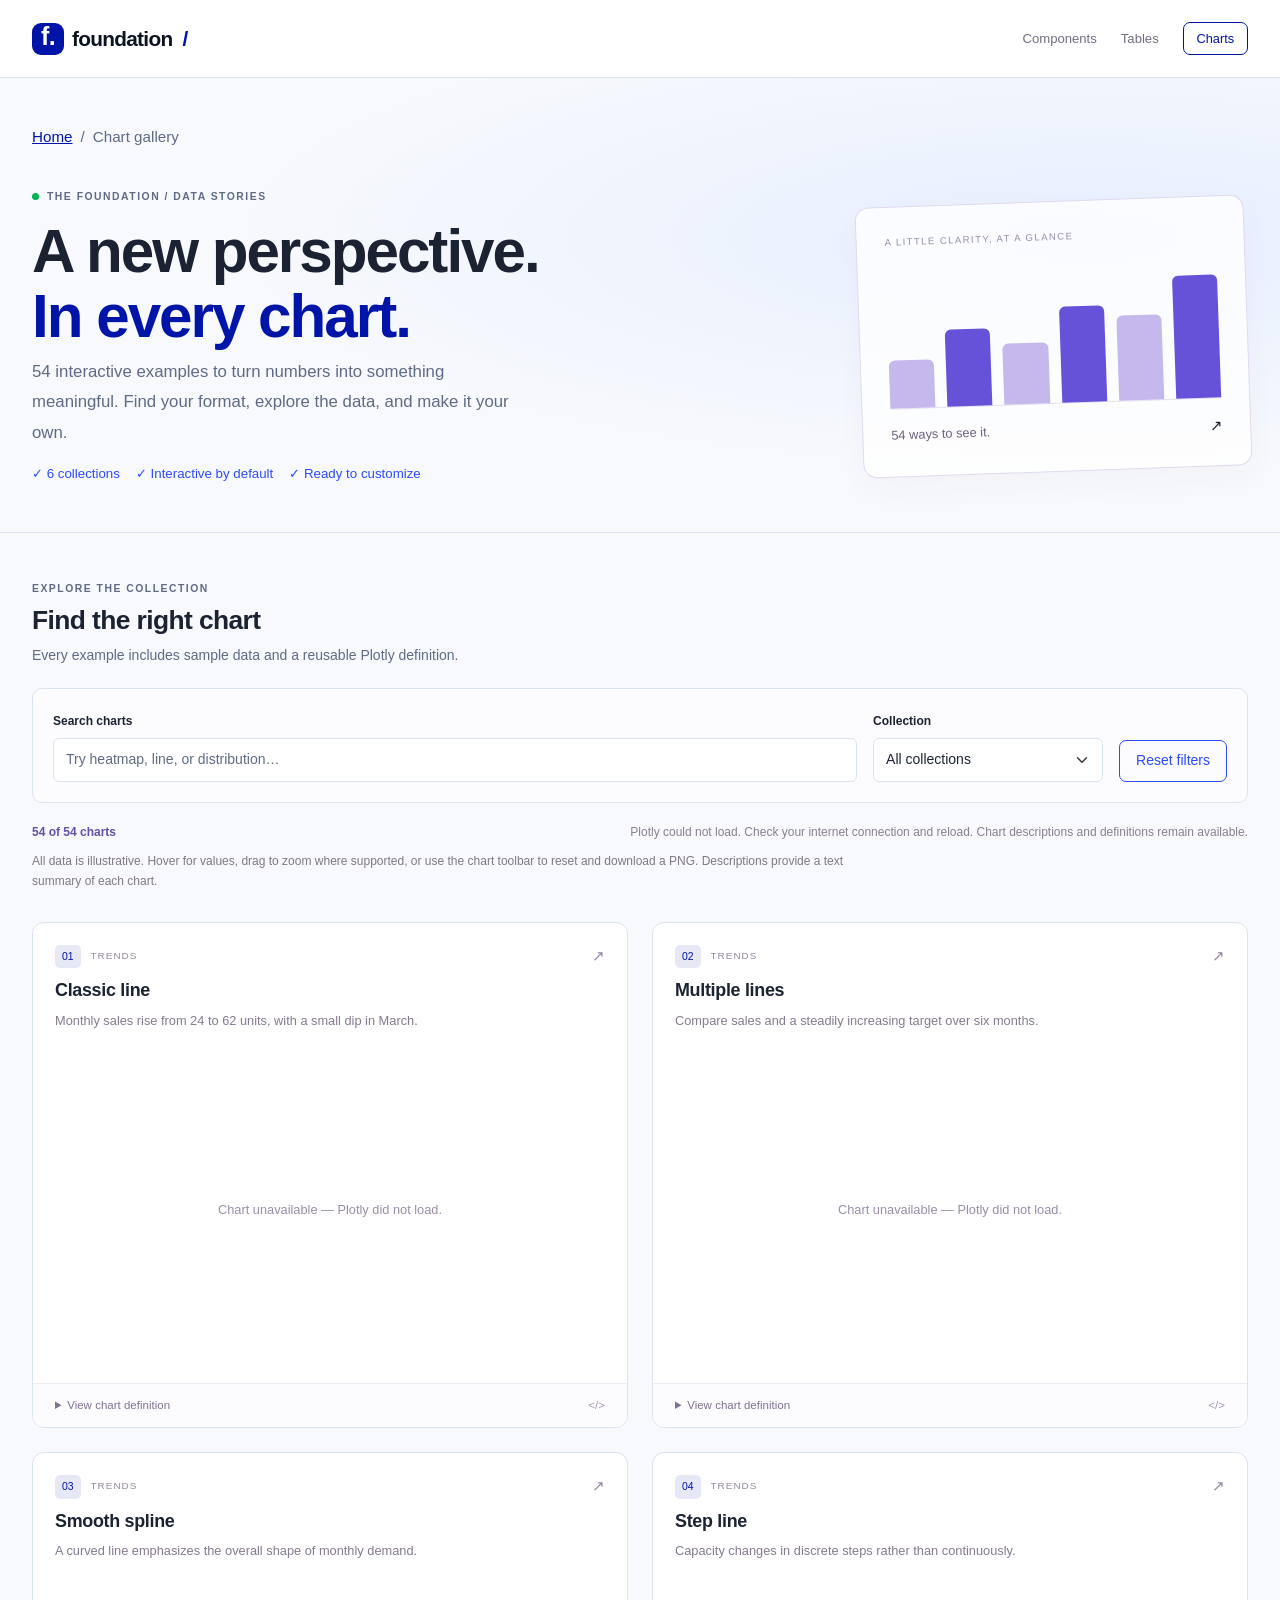
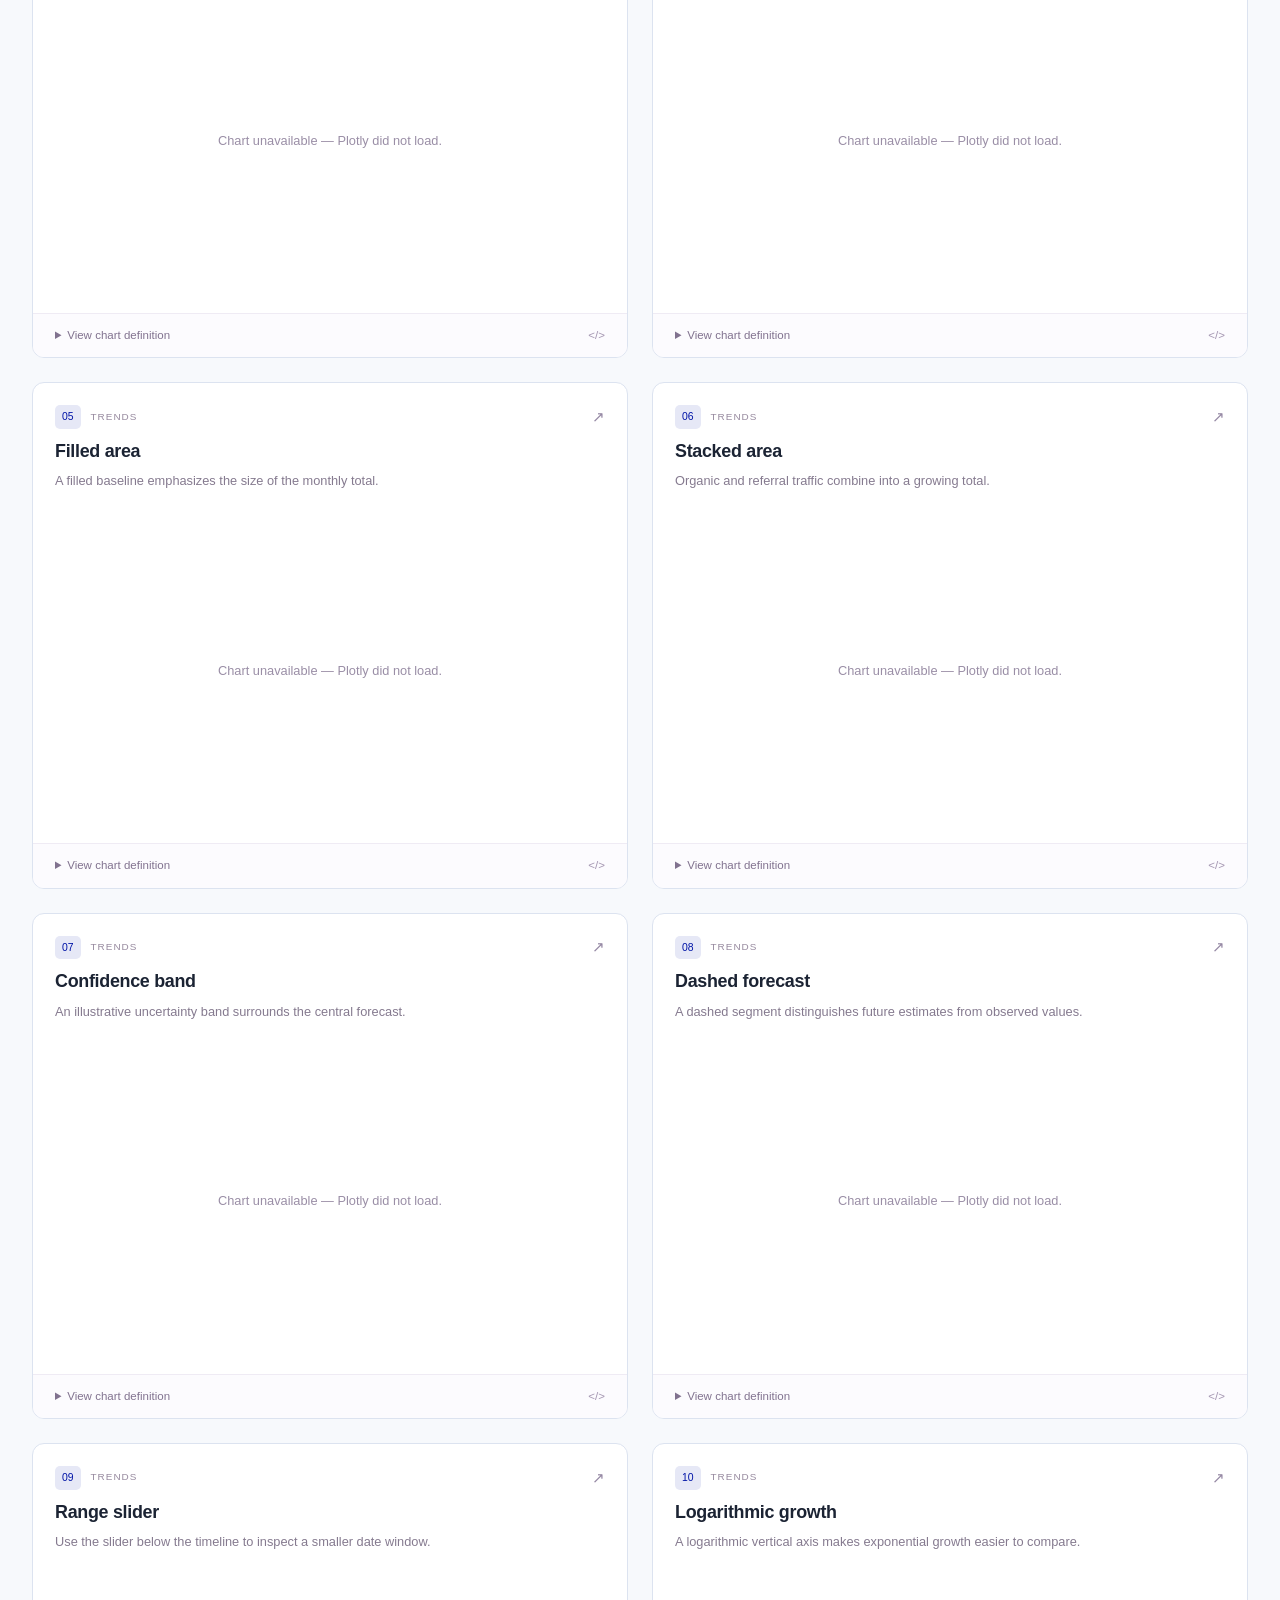
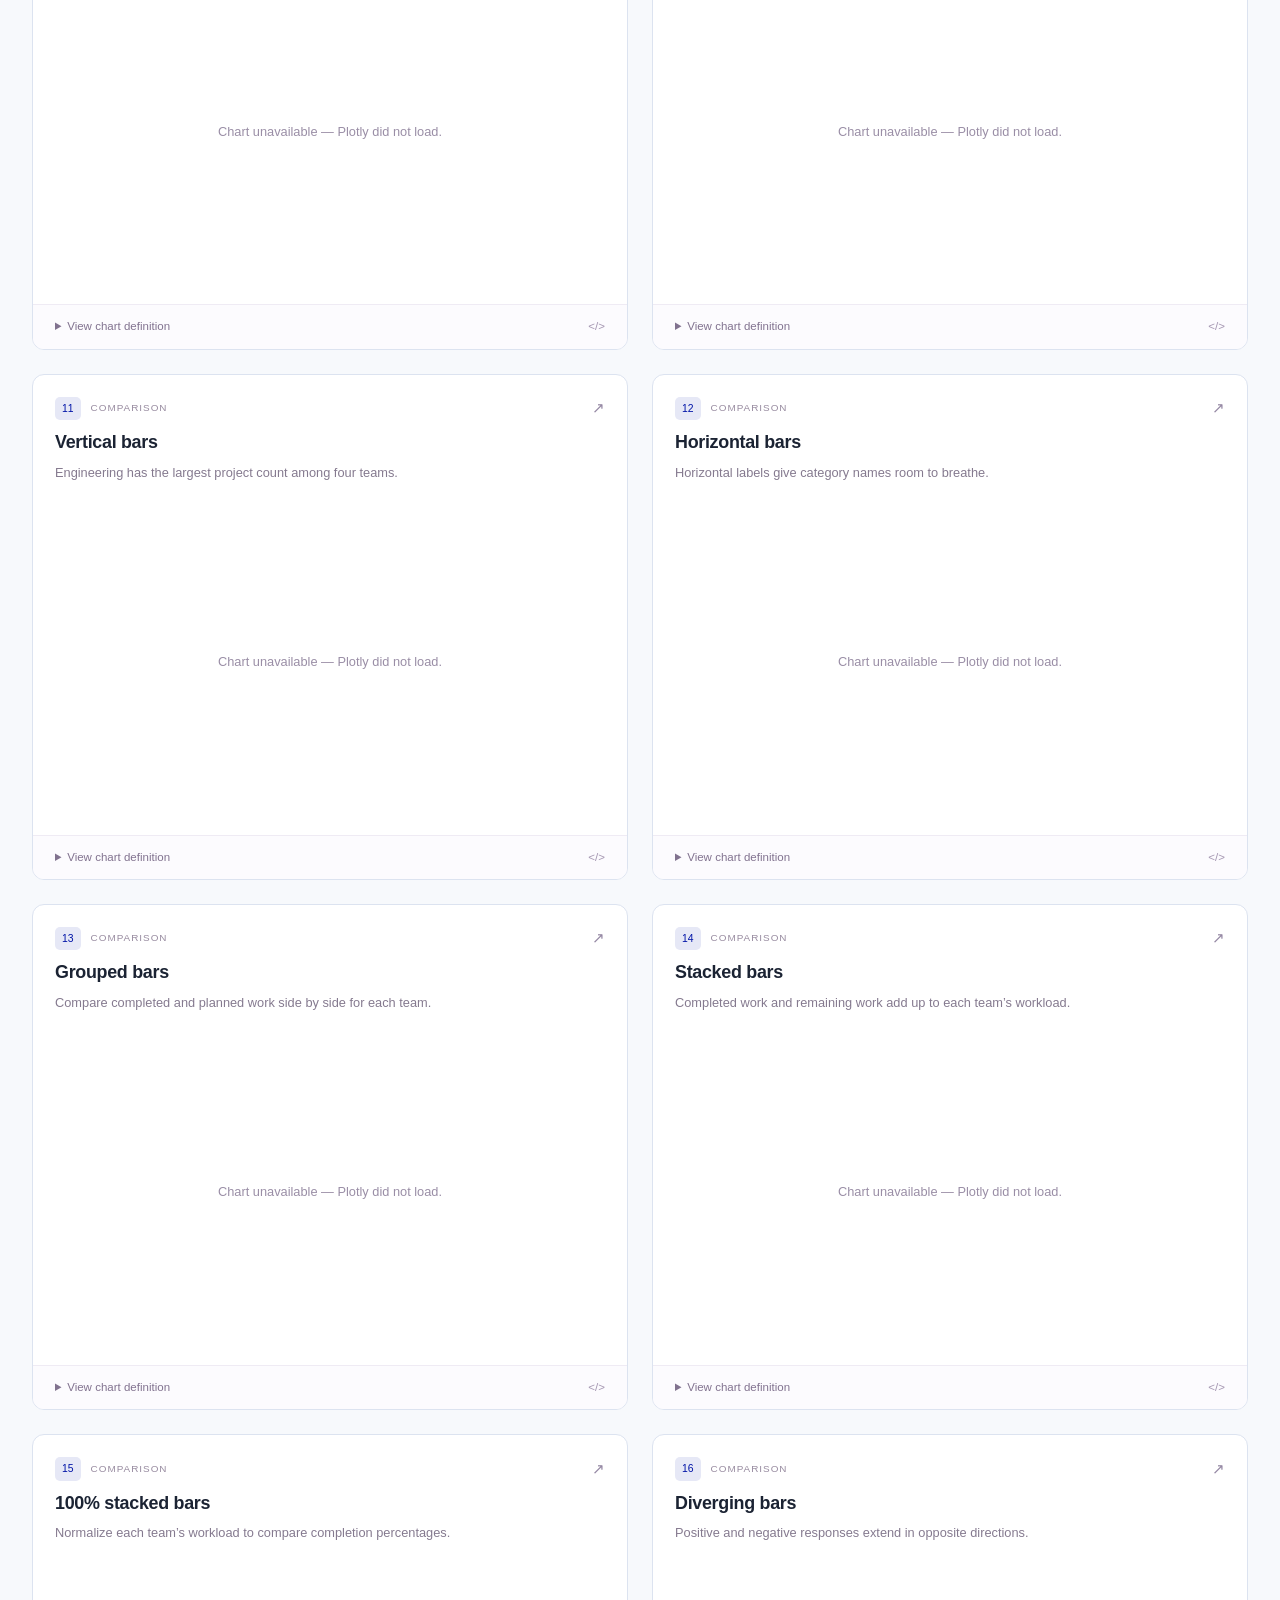
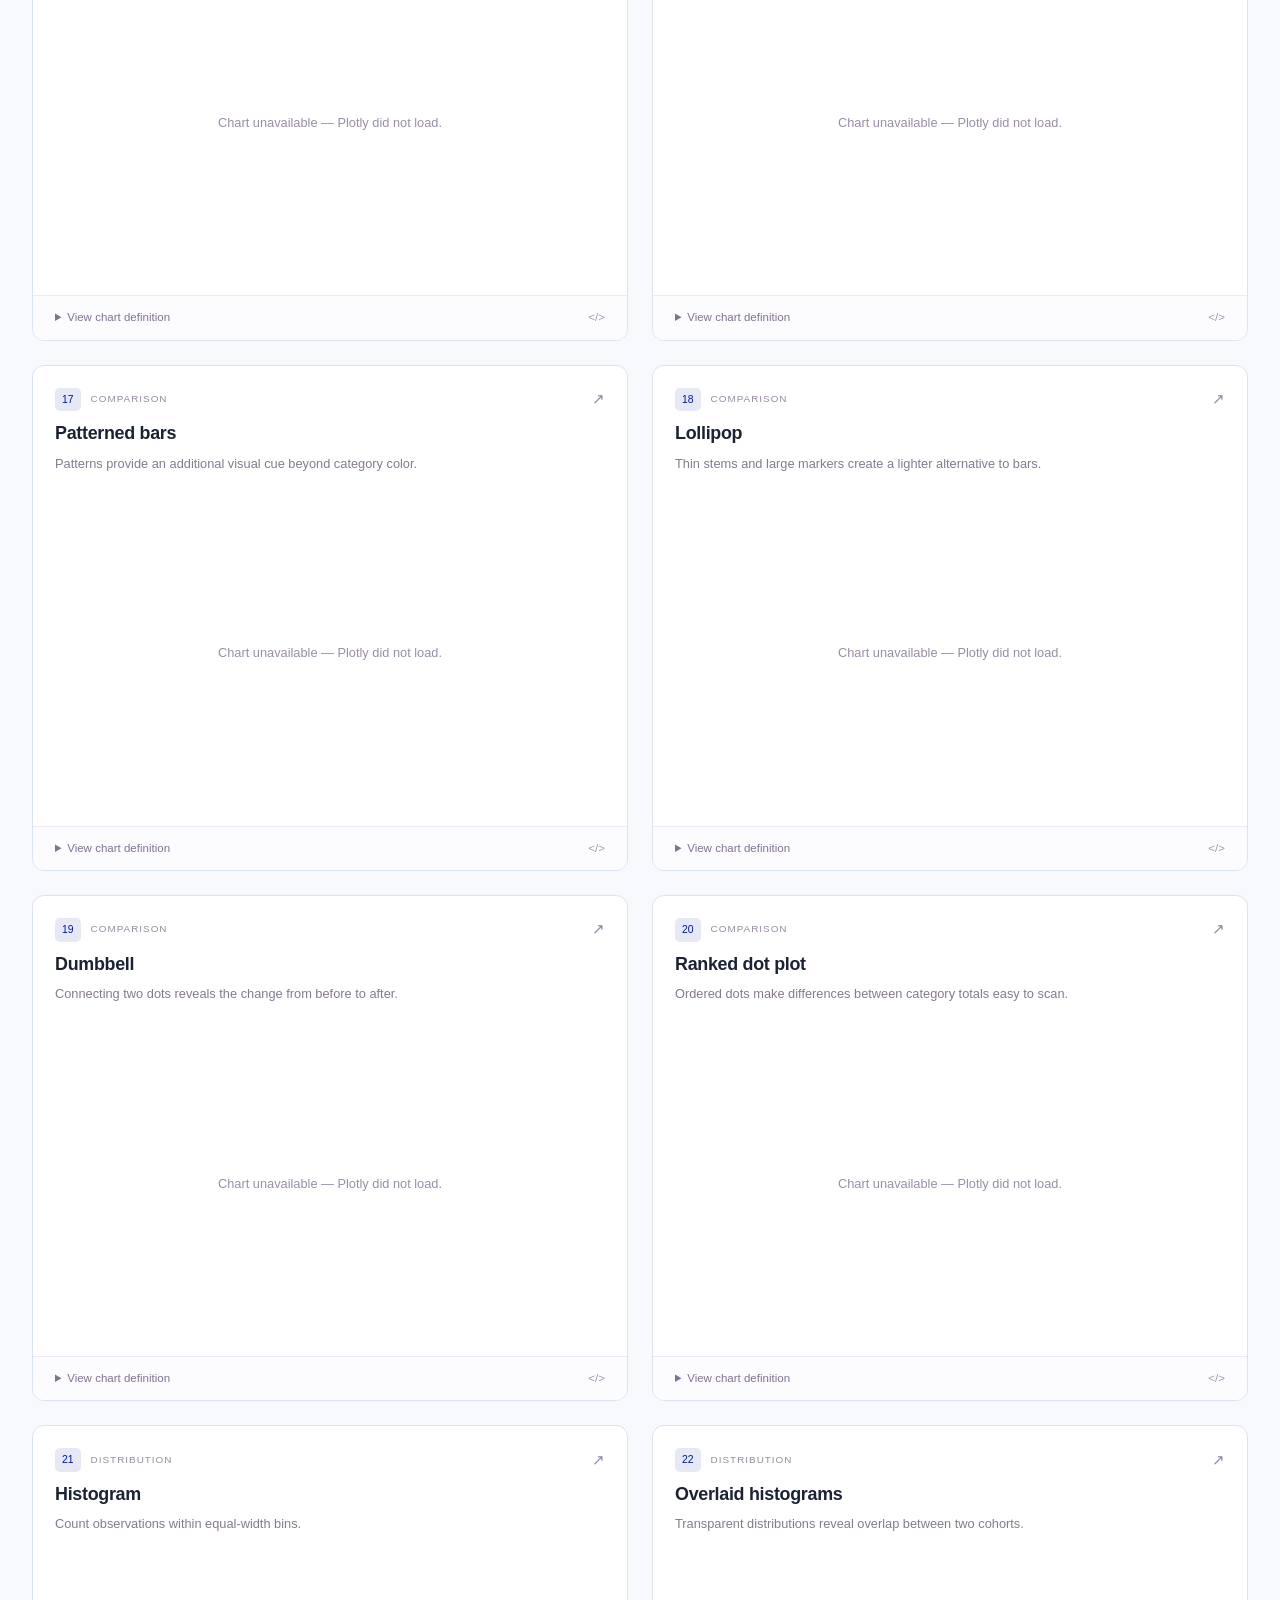
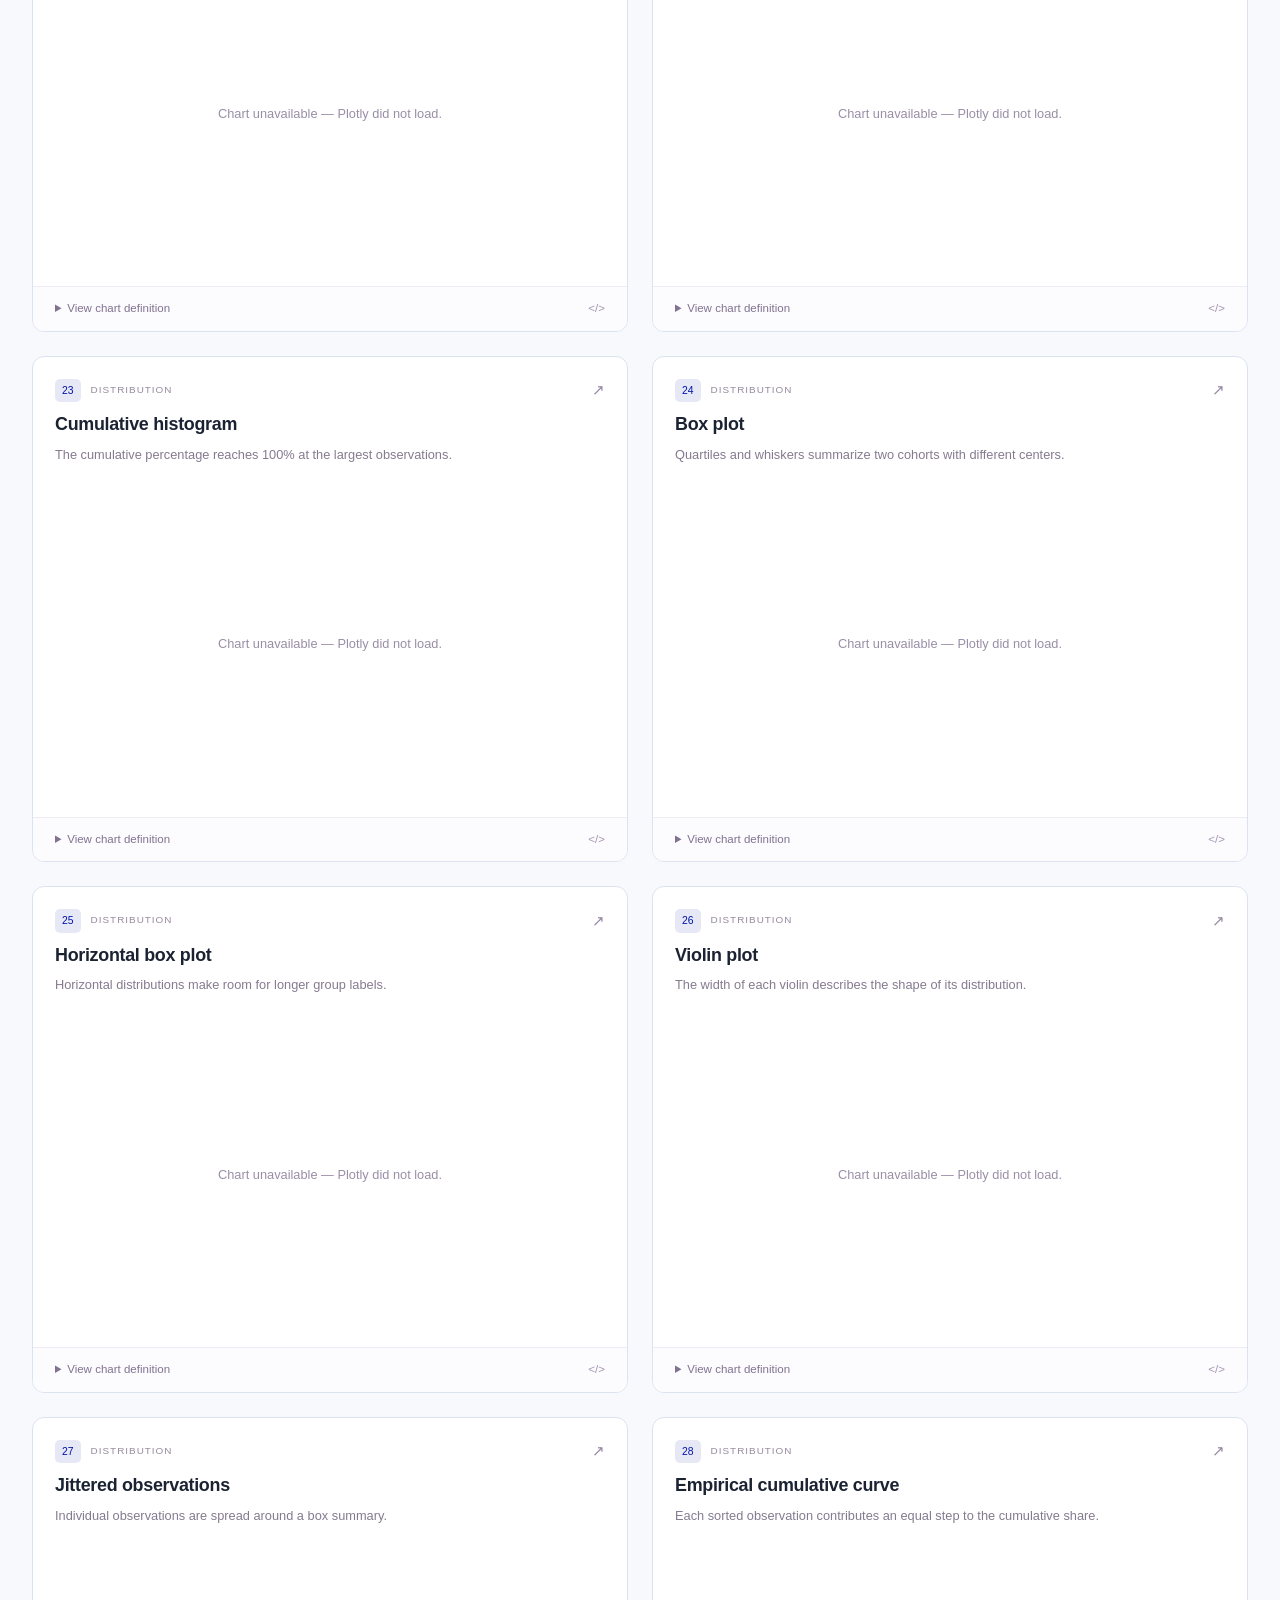
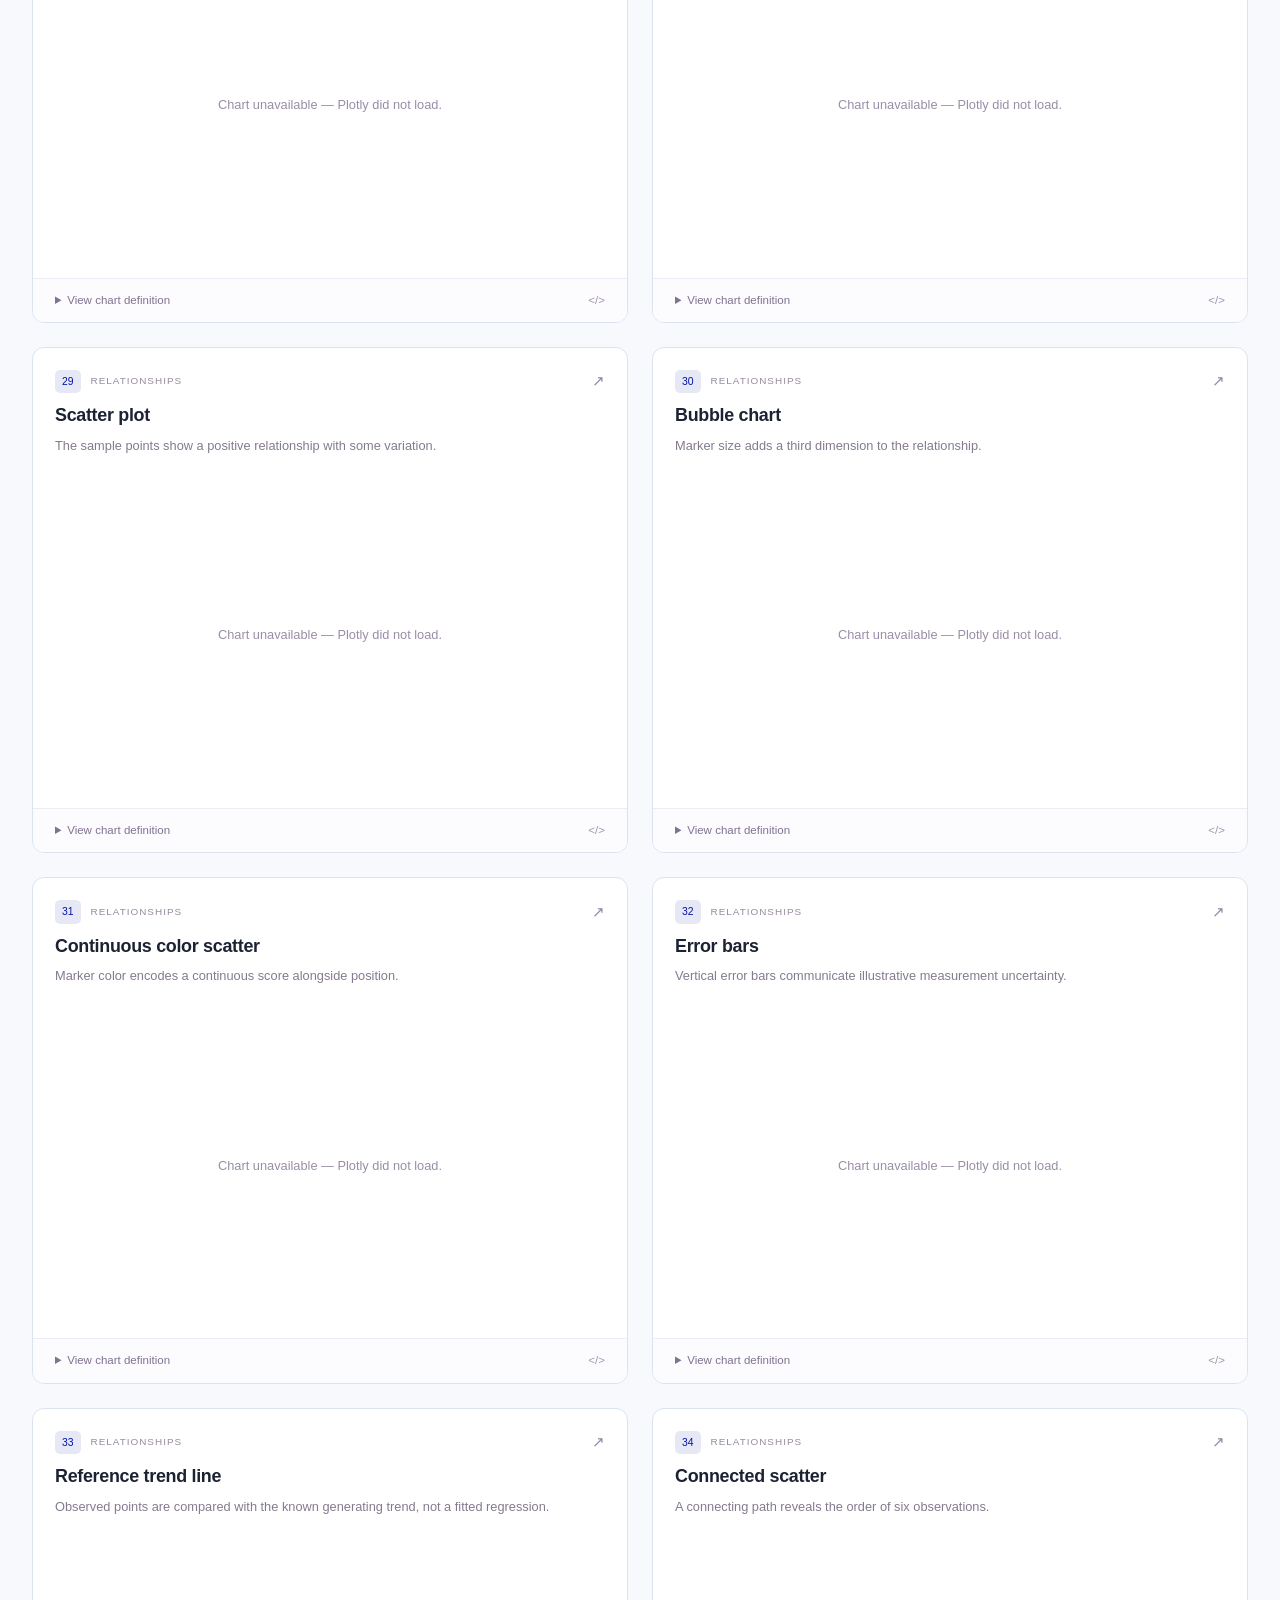
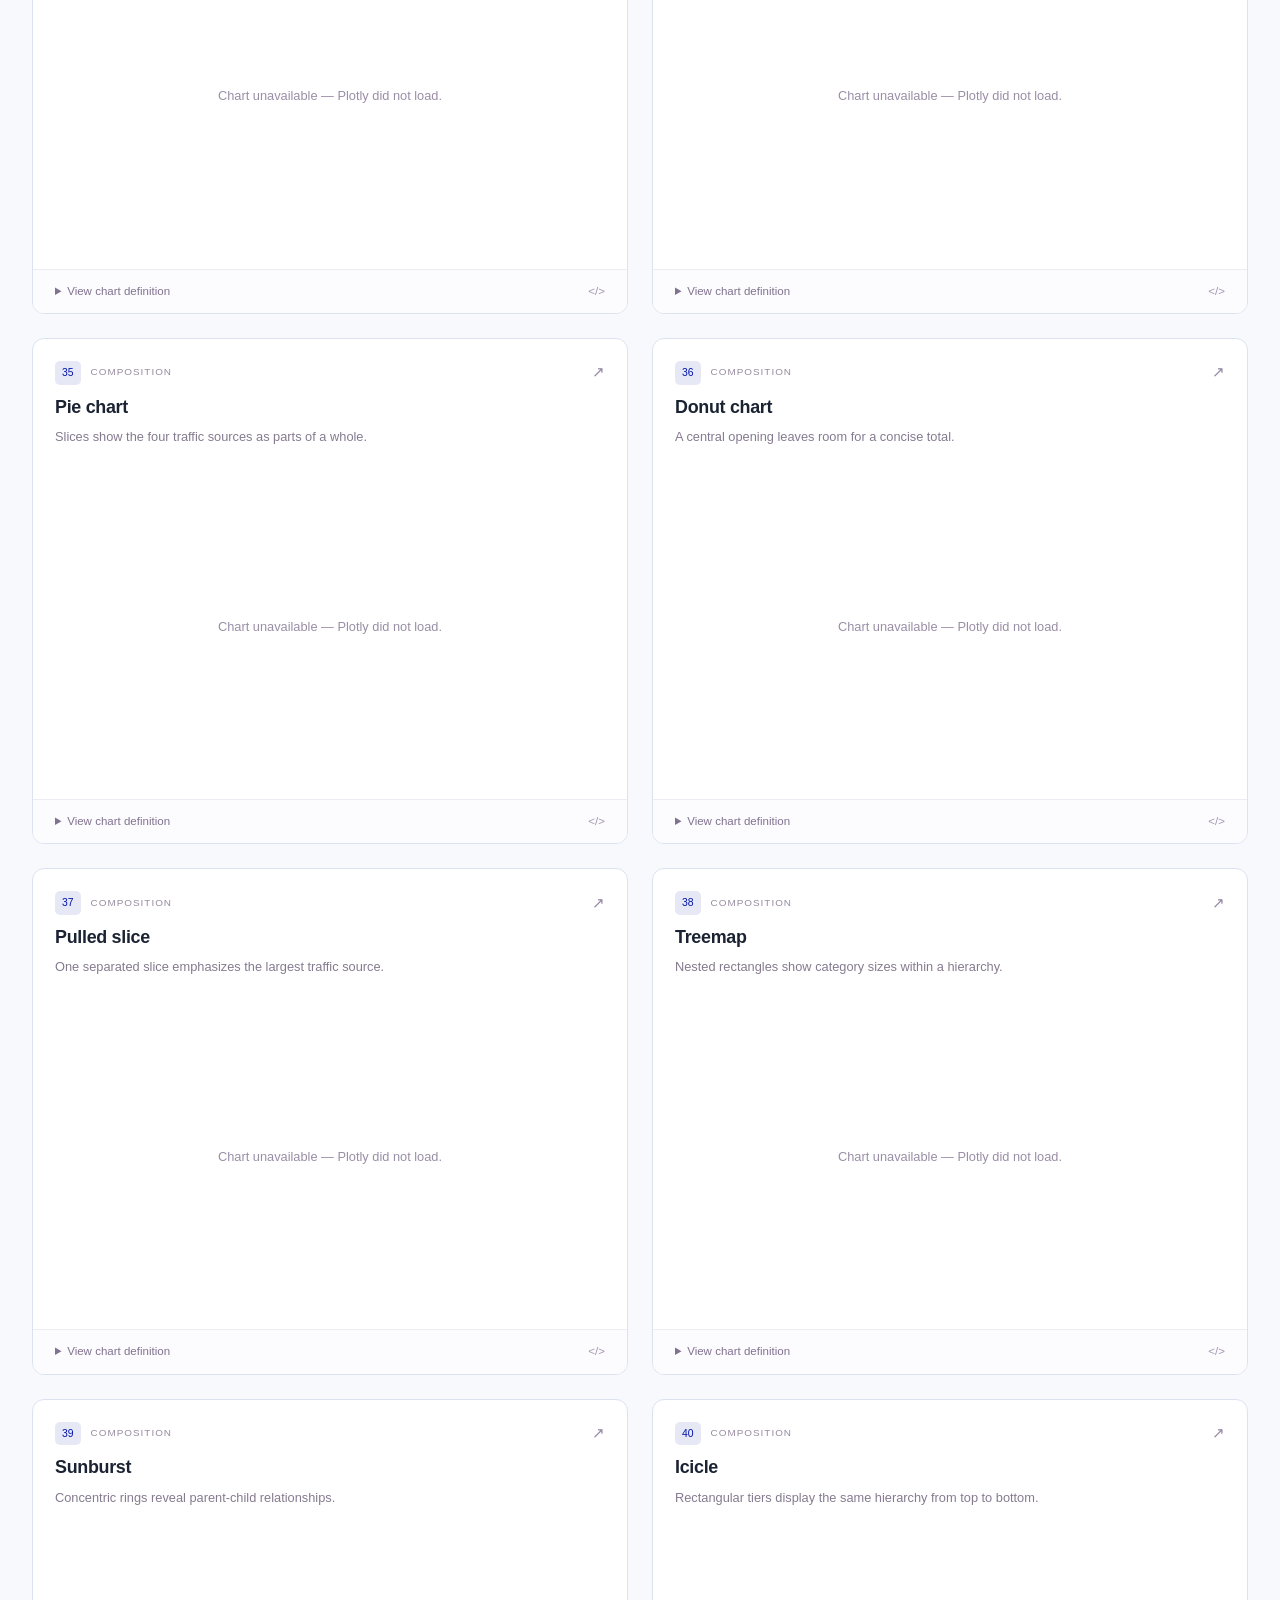
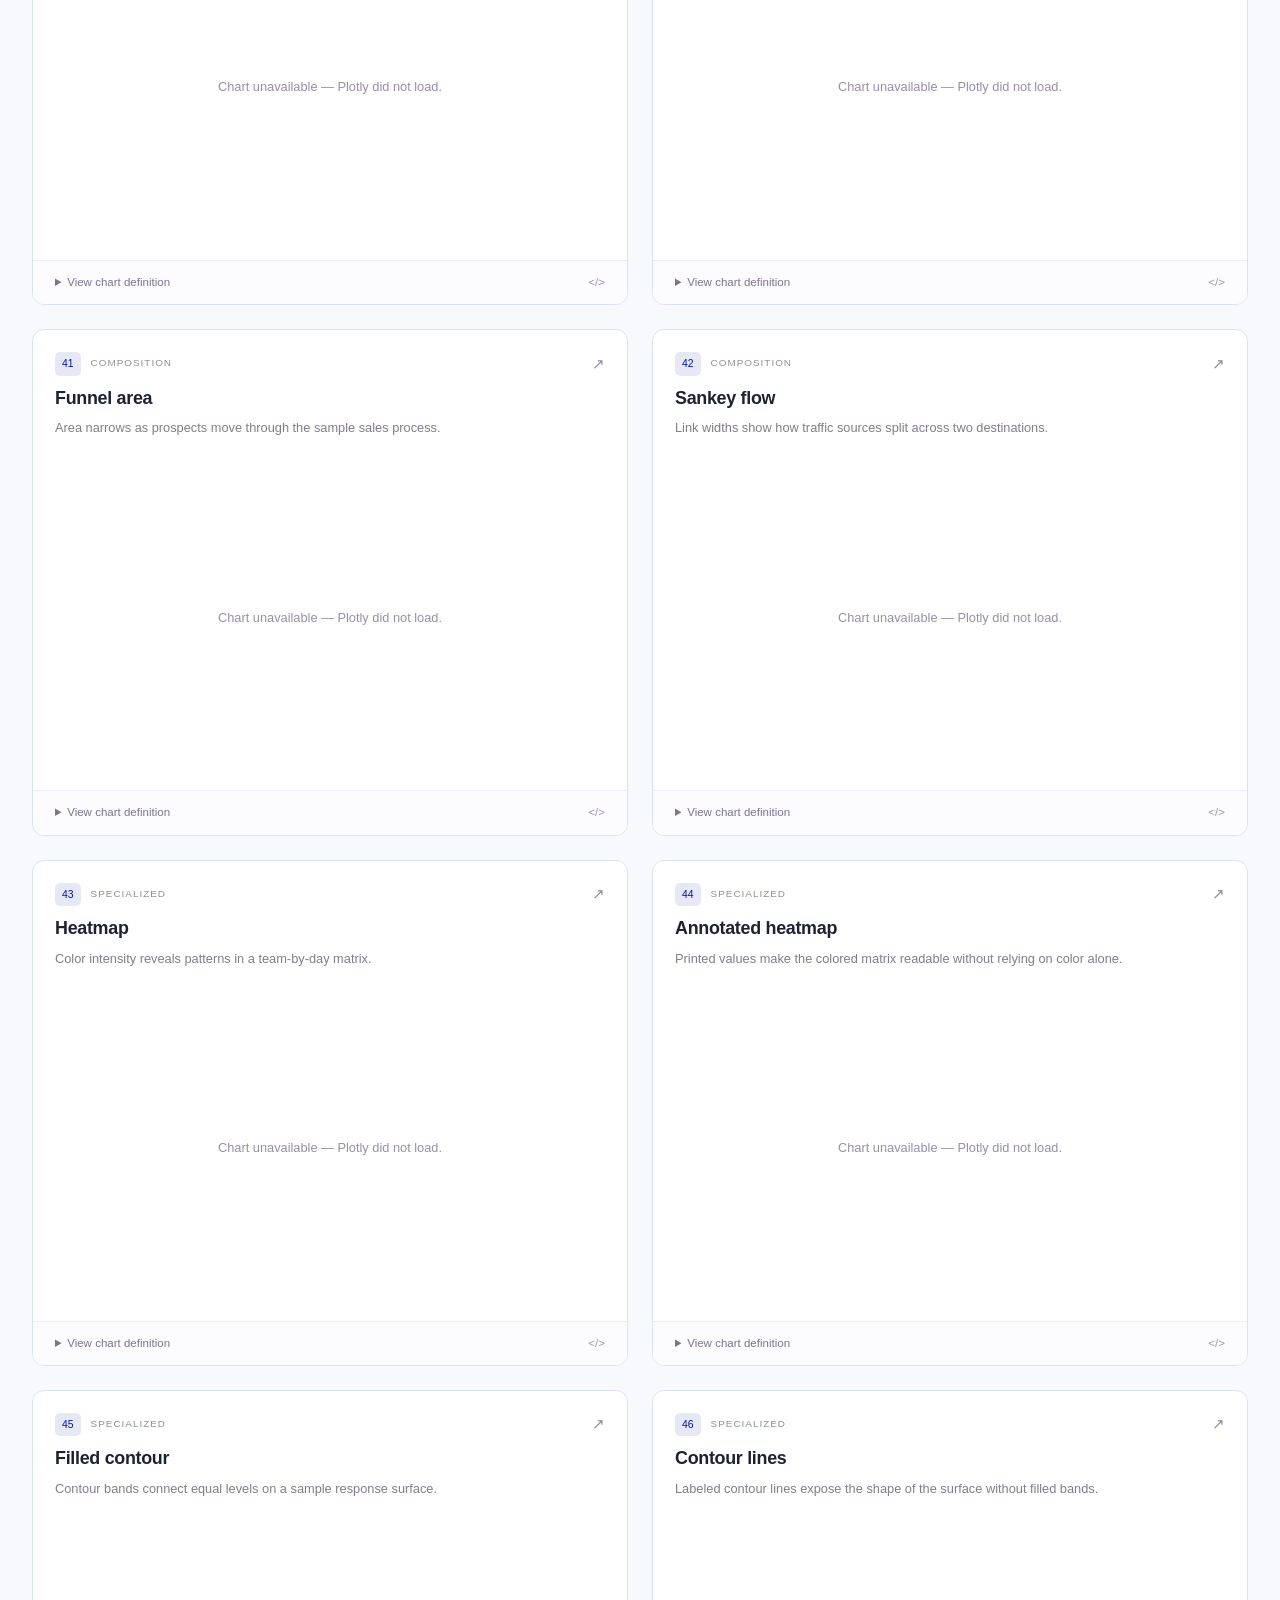
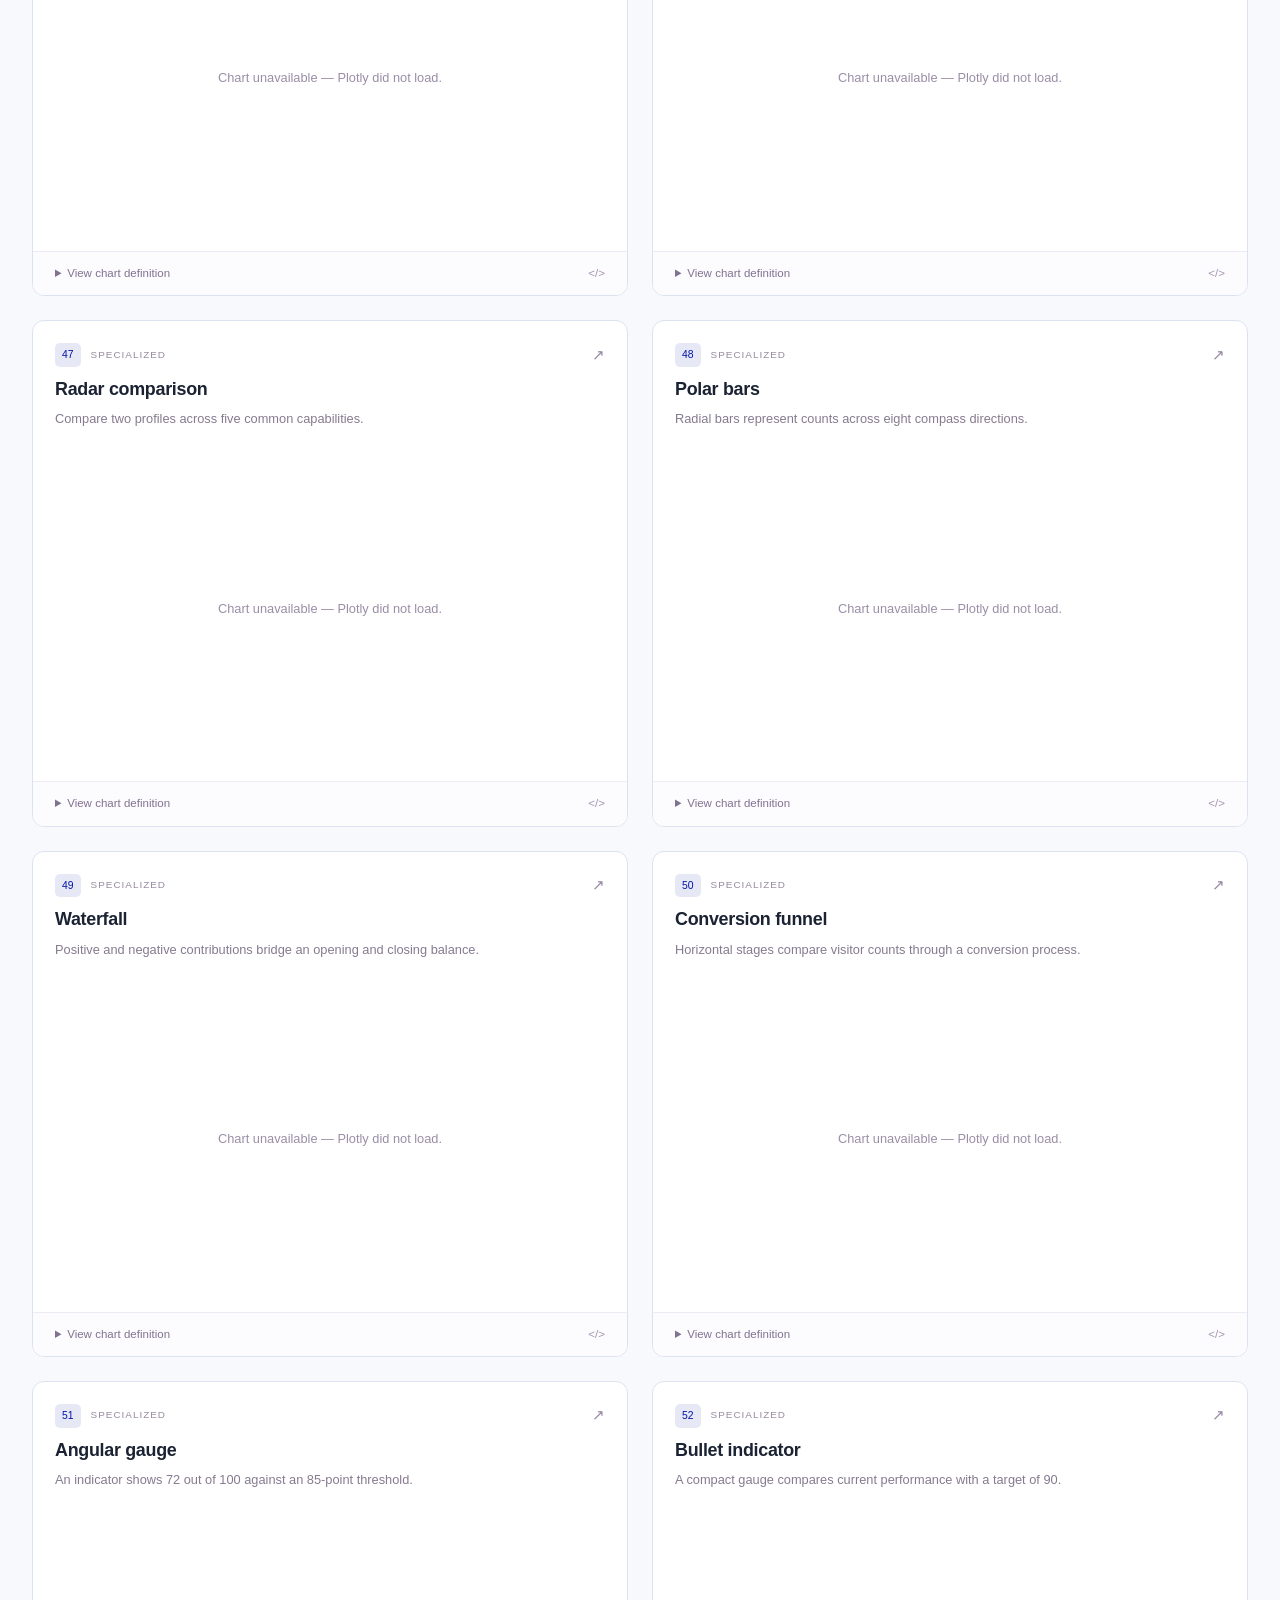
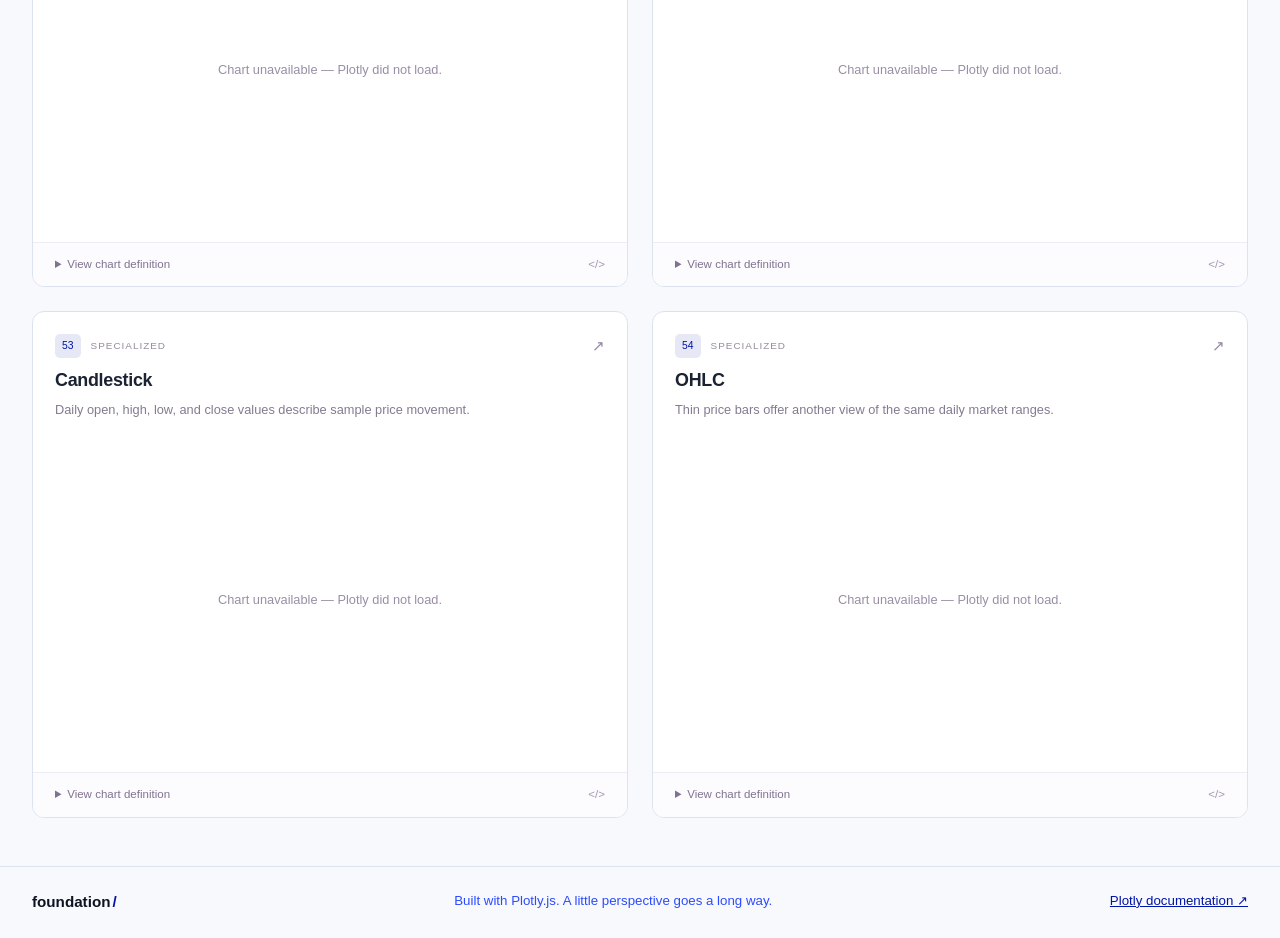
==== charts.html @ 03d6f3c3 "Estilos y graficos" ====
<!doctype html>
<html lang="en">
  <head>
    <meta charset="utf-8" />
    <meta name="viewport" content="width=device-width, initial-scale=1" />
    <meta
      name="description"
      content="Explore 54 interactive Plotly.js chart examples, from lines and bars to heatmaps, Sankey flows, financial charts, and gauges."
    />
    <title>Chart gallery — Foundation</title>
    <link
      href="https://cdn.jsdelivr.net/npm/bootstrap@5.3.8/dist/css/bootstrap.min.css"
      rel="stylesheet"
      integrity="sha384-sRIl4kxILFvY47J16cr9ZwB07vP4J8+LH7qKQnuqkuIAvNWLzeN8tE5YBujZqJLB"
      crossorigin="anonymous"
    />
    <link href="assets/css/styles.css" rel="stylesheet" />
    <link href="assets/css/charts.css" rel="stylesheet" />
    <script
      src="https://cdn.plot.ly/plotly-4.1.1.min.js"
      charset="utf-8"
      defer
    ></script>
    <script src="assets/js/charts-data.js" defer></script>
    <script src="assets/js/charts.js" defer></script>
    <!-- Palette overrides must load after all other stylesheets. -->
    <link href="assets/css/tanner.css" rel="stylesheet" />
  </head>
  <body>
    <a class="visually-hidden-focusable skip-link" href="#main"
      >Skip to content</a
    >
    <nav
      class="navbar sticky-top bg-white border-bottom"
      aria-label="Main navigation"
    >
      <div class="container-xxl">
        <a
          class="navbar-brand fw-bold d-flex align-items-center gap-2"
          href="index.html"
          ><span class="brand-mark">f.</span> foundation<span class="brand-dot"
            >/</span
          ></a
        >
        <div class="chart-nav">
          <a href="index.html#components">Components</a
          ><a href="tables.html">Tables</a
          ><a
            class="btn btn-sm btn-outline-primary"
            href="charts.html"
            aria-current="page"
            >Charts</a
          >
        </div>
      </div>
    </nav>
    <header class="chart-hero border-bottom">
      <div class="container-xxl py-5">
        <nav aria-label="Breadcrumb">
          <ol class="breadcrumb small">
            <li class="breadcrumb-item"><a href="index.html">Home</a></li>
            <li class="breadcrumb-item active" aria-current="page">
              Chart gallery
            </li>
          </ol>
        </nav>
        <div class="row g-4 align-items-center mt-2">
          <div class="col-lg-8">
            <div class="eyebrow mb-3">
              <span class="status-dot"></span> THE FOUNDATION / DATA STORIES
            </div>
            <h1>
              A new perspective.<br /><span class="text-primary"
                >In every chart.</span
              >
            </h1>
            <p class="hero-description">
              54 interactive examples to turn numbers into something meaningful.
              Find your format, explore the data, and make it your own.
            </p>
            <div class="d-flex flex-wrap gap-3 small text-secondary">
              <span>✓ 6 collections</span><span>✓ Interactive by default</span
              ><span>✓ Ready to customize</span>
            </div>
          </div>
          <div class="col-lg-4">
            <div class="chart-hero-art" aria-hidden="true">
              <div class="art-label">A LITTLE CLARITY, AT A GLANCE</div>
              <div class="mini-bars">
                <i style="--bar: 36%"></i><i style="--bar: 58%"></i
                ><i style="--bar: 46%"></i><i style="--bar: 72%"></i
                ><i style="--bar: 64%"></i><i style="--bar: 92%"></i>
              </div>
              <div class="d-flex justify-content-between mt-3">
                <strong>54 ways to see it.</strong><span>↗</span>
              </div>
            </div>
          </div>
        </div>
      </div>
    </header>
    <main id="main" class="container-xxl py-5">
      <div class="section-heading">
        <div>
          <div class="eyebrow">EXPLORE THE COLLECTION</div>
          <h2>Find the right chart</h2>
          <p>
            Every example includes sample data and a reusable Plotly definition.
          </p>
        </div>
      </div>
      <noscript
        ><div class="alert alert-warning">
          Enable JavaScript to render the interactive charts and use the
          filters. Chart titles and descriptions are available below.
        </div></noscript
      >
      <form class="chart-filters" role="search" onsubmit="return false;">
        <div class="search-field">
          <label for="chartSearch" class="form-label">Search charts</label
          ><input
            type="search"
            id="chartSearch"
            class="form-control"
            placeholder="Try heatmap, line, or distribution…"
          />
        </div>
        <div>
          <label for="chartCategory" class="form-label">Collection</label
          ><select id="chartCategory" class="form-select">
            <option value="all">All collections</option>
            <option value="Trends">Trends</option>
            <option value="Comparison">Comparison</option>
            <option value="Distribution">Distribution</option>
            <option value="Relationships">Relationships</option>
            <option value="Composition">Composition</option>
            <option value="Specialized">Specialized</option>
          </select>
        </div>
        <button
          id="resetFilters"
          type="button"
          class="btn btn-outline-secondary"
        >
          Reset filters
        </button>
      </form>
      <div class="chart-status-row">
        <span id="resultCount" role="status">54 of 54 charts</span
        ><span id="libraryStatus">Loading Plotly…</span>
      </div>
      <p class="chart-help">
        All data is illustrative. Hover for values, drag to zoom where
        supported, or use the chart toolbar to reset and download a PNG.
        Descriptions provide a text summary of each chart.
      </p>
      <div id="emptyState" class="empty-state" hidden>
        <h2 class="h5">No matching charts</h2>
        <p class="mb-0">
          Try another search or reset the filters to see the full collection.
        </p>
      </div>
      <div class="chart-grid">
        <article
          class="chart-card"
          id="chart-01"
          aria-labelledby="chart-01-title"
        >
          <div class="chart-card-heading">
            <span class="chart-number">01</span
            ><span class="chart-category">Trends</span
            ><a
              class="chart-permalink"
              href="#chart-01"
              aria-label="Link to Classic line"
              >↗</a
            >
          </div>
          <h2 id="chart-01-title">Classic line</h2>
          <p id="chart-01-summary" class="chart-description">
            Monthly sales rise from 24 to 62 units, with a small dip in March.
          </p>
          <div class="chart-stage">
            <p class="chart-loading" role="status">
              Chart loads when you scroll into view.
            </p>
            <div
              class="chart-plot"
              id="chart-01-plot"
              role="region"
              aria-label="Classic line interactive chart"
              aria-describedby="chart-01-summary"
              aria-busy="true"
            ></div>
          </div>
          <details class="chart-source">
            <summary>
              View chart definition <span aria-hidden="true">&lt;/&gt;</span>
            </summary>
            <p>
              Pass these data, layout, and config objects to
              <code>Plotly.newPlot()</code>.
            </p>
            <pre tabindex="0" aria-label="Classic line Plotly definition"></pre>
          </details>
        </article>
        <article
          class="chart-card"
          id="chart-02"
          aria-labelledby="chart-02-title"
        >
          <div class="chart-card-heading">
            <span class="chart-number">02</span
            ><span class="chart-category">Trends</span
            ><a
              class="chart-permalink"
              href="#chart-02"
              aria-label="Link to Multiple lines"
              >↗</a
            >
          </div>
          <h2 id="chart-02-title">Multiple lines</h2>
          <p id="chart-02-summary" class="chart-description">
            Compare sales and a steadily increasing target over six months.
          </p>
          <div class="chart-stage">
            <p class="chart-loading" role="status">
              Chart loads when you scroll into view.
            </p>
            <div
              class="chart-plot"
              id="chart-02-plot"
              role="region"
              aria-label="Multiple lines interactive chart"
              aria-describedby="chart-02-summary"
              aria-busy="true"
            ></div>
          </div>
          <details class="chart-source">
            <summary>
              View chart definition <span aria-hidden="true">&lt;/&gt;</span>
            </summary>
            <p>
              Pass these data, layout, and config objects to
              <code>Plotly.newPlot()</code>.
            </p>
            <pre
              tabindex="0"
              aria-label="Multiple lines Plotly definition"
            ></pre>
          </details>
        </article>
        <article
          class="chart-card"
          id="chart-03"
          aria-labelledby="chart-03-title"
        >
          <div class="chart-card-heading">
            <span class="chart-number">03</span
            ><span class="chart-category">Trends</span
            ><a
              class="chart-permalink"
              href="#chart-03"
              aria-label="Link to Smooth spline"
              >↗</a
            >
          </div>
          <h2 id="chart-03-title">Smooth spline</h2>
          <p id="chart-03-summary" class="chart-description">
            A curved line emphasizes the overall shape of monthly demand.
          </p>
          <div class="chart-stage">
            <p class="chart-loading" role="status">
              Chart loads when you scroll into view.
            </p>
            <div
              class="chart-plot"
              id="chart-03-plot"
              role="region"
              aria-label="Smooth spline interactive chart"
              aria-describedby="chart-03-summary"
              aria-busy="true"
            ></div>
          </div>
          <details class="chart-source">
            <summary>
              View chart definition <span aria-hidden="true">&lt;/&gt;</span>
            </summary>
            <p>
              Pass these data, layout, and config objects to
              <code>Plotly.newPlot()</code>.
            </p>
            <pre
              tabindex="0"
              aria-label="Smooth spline Plotly definition"
            ></pre>
          </details>
        </article>
        <article
          class="chart-card"
          id="chart-04"
          aria-labelledby="chart-04-title"
        >
          <div class="chart-card-heading">
            <span class="chart-number">04</span
            ><span class="chart-category">Trends</span
            ><a
              class="chart-permalink"
              href="#chart-04"
              aria-label="Link to Step line"
              >↗</a
            >
          </div>
          <h2 id="chart-04-title">Step line</h2>
          <p id="chart-04-summary" class="chart-description">
            Capacity changes in discrete steps rather than continuously.
          </p>
          <div class="chart-stage">
            <p class="chart-loading" role="status">
              Chart loads when you scroll into view.
            </p>
            <div
              class="chart-plot"
              id="chart-04-plot"
              role="region"
              aria-label="Step line interactive chart"
              aria-describedby="chart-04-summary"
              aria-busy="true"
            ></div>
          </div>
          <details class="chart-source">
            <summary>
              View chart definition <span aria-hidden="true">&lt;/&gt;</span>
            </summary>
            <p>
              Pass these data, layout, and config objects to
              <code>Plotly.newPlot()</code>.
            </p>
            <pre tabindex="0" aria-label="Step line Plotly definition"></pre>
          </details>
        </article>
        <article
          class="chart-card"
          id="chart-05"
          aria-labelledby="chart-05-title"
        >
          <div class="chart-card-heading">
            <span class="chart-number">05</span
            ><span class="chart-category">Trends</span
            ><a
              class="chart-permalink"
              href="#chart-05"
              aria-label="Link to Filled area"
              >↗</a
            >
          </div>
          <h2 id="chart-05-title">Filled area</h2>
          <p id="chart-05-summary" class="chart-description">
            A filled baseline emphasizes the size of the monthly total.
          </p>
          <div class="chart-stage">
            <p class="chart-loading" role="status">
              Chart loads when you scroll into view.
            </p>
            <div
              class="chart-plot"
              id="chart-05-plot"
              role="region"
              aria-label="Filled area interactive chart"
              aria-describedby="chart-05-summary"
              aria-busy="true"
            ></div>
          </div>
          <details class="chart-source">
            <summary>
              View chart definition <span aria-hidden="true">&lt;/&gt;</span>
            </summary>
            <p>
              Pass these data, layout, and config objects to
              <code>Plotly.newPlot()</code>.
            </p>
            <pre tabindex="0" aria-label="Filled area Plotly definition"></pre>
          </details>
        </article>
        <article
          class="chart-card"
          id="chart-06"
          aria-labelledby="chart-06-title"
        >
          <div class="chart-card-heading">
            <span class="chart-number">06</span
            ><span class="chart-category">Trends</span
            ><a
              class="chart-permalink"
              href="#chart-06"
              aria-label="Link to Stacked area"
              >↗</a
            >
          </div>
          <h2 id="chart-06-title">Stacked area</h2>
          <p id="chart-06-summary" class="chart-description">
            Organic and referral traffic combine into a growing total.
          </p>
          <div class="chart-stage">
            <p class="chart-loading" role="status">
              Chart loads when you scroll into view.
            </p>
            <div
              class="chart-plot"
              id="chart-06-plot"
              role="region"
              aria-label="Stacked area interactive chart"
              aria-describedby="chart-06-summary"
              aria-busy="true"
            ></div>
          </div>
          <details class="chart-source">
            <summary>
              View chart definition <span aria-hidden="true">&lt;/&gt;</span>
            </summary>
            <p>
              Pass these data, layout, and config objects to
              <code>Plotly.newPlot()</code>.
            </p>
            <pre tabindex="0" aria-label="Stacked area Plotly definition"></pre>
          </details>
        </article>
        <article
          class="chart-card"
          id="chart-07"
          aria-labelledby="chart-07-title"
        >
          <div class="chart-card-heading">
            <span class="chart-number">07</span
            ><span class="chart-category">Trends</span
            ><a
              class="chart-permalink"
              href="#chart-07"
              aria-label="Link to Confidence band"
              >↗</a
            >
          </div>
          <h2 id="chart-07-title">Confidence band</h2>
          <p id="chart-07-summary" class="chart-description">
            An illustrative uncertainty band surrounds the central forecast.
          </p>
          <div class="chart-stage">
            <p class="chart-loading" role="status">
              Chart loads when you scroll into view.
            </p>
            <div
              class="chart-plot"
              id="chart-07-plot"
              role="region"
              aria-label="Confidence band interactive chart"
              aria-describedby="chart-07-summary"
              aria-busy="true"
            ></div>
          </div>
          <details class="chart-source">
            <summary>
              View chart definition <span aria-hidden="true">&lt;/&gt;</span>
            </summary>
            <p>
              Pass these data, layout, and config objects to
              <code>Plotly.newPlot()</code>.
            </p>
            <pre
              tabindex="0"
              aria-label="Confidence band Plotly definition"
            ></pre>
          </details>
        </article>
        <article
          class="chart-card"
          id="chart-08"
          aria-labelledby="chart-08-title"
        >
          <div class="chart-card-heading">
            <span class="chart-number">08</span
            ><span class="chart-category">Trends</span
            ><a
              class="chart-permalink"
              href="#chart-08"
              aria-label="Link to Dashed forecast"
              >↗</a
            >
          </div>
          <h2 id="chart-08-title">Dashed forecast</h2>
          <p id="chart-08-summary" class="chart-description">
            A dashed segment distinguishes future estimates from observed
            values.
          </p>
          <div class="chart-stage">
            <p class="chart-loading" role="status">
              Chart loads when you scroll into view.
            </p>
            <div
              class="chart-plot"
              id="chart-08-plot"
              role="region"
              aria-label="Dashed forecast interactive chart"
              aria-describedby="chart-08-summary"
              aria-busy="true"
            ></div>
          </div>
          <details class="chart-source">
            <summary>
              View chart definition <span aria-hidden="true">&lt;/&gt;</span>
            </summary>
            <p>
              Pass these data, layout, and config objects to
              <code>Plotly.newPlot()</code>.
            </p>
            <pre
              tabindex="0"
              aria-label="Dashed forecast Plotly definition"
            ></pre>
          </details>
        </article>
        <article
          class="chart-card"
          id="chart-09"
          aria-labelledby="chart-09-title"
        >
          <div class="chart-card-heading">
            <span class="chart-number">09</span
            ><span class="chart-category">Trends</span
            ><a
              class="chart-permalink"
              href="#chart-09"
              aria-label="Link to Range slider"
              >↗</a
            >
          </div>
          <h2 id="chart-09-title">Range slider</h2>
          <p id="chart-09-summary" class="chart-description">
            Use the slider below the timeline to inspect a smaller date window.
          </p>
          <div class="chart-stage">
            <p class="chart-loading" role="status">
              Chart loads when you scroll into view.
            </p>
            <div
              class="chart-plot"
              id="chart-09-plot"
              role="region"
              aria-label="Range slider interactive chart"
              aria-describedby="chart-09-summary"
              aria-busy="true"
            ></div>
          </div>
          <details class="chart-source">
            <summary>
              View chart definition <span aria-hidden="true">&lt;/&gt;</span>
            </summary>
            <p>
              Pass these data, layout, and config objects to
              <code>Plotly.newPlot()</code>.
            </p>
            <pre tabindex="0" aria-label="Range slider Plotly definition"></pre>
          </details>
        </article>
        <article
          class="chart-card"
          id="chart-10"
          aria-labelledby="chart-10-title"
        >
          <div class="chart-card-heading">
            <span class="chart-number">10</span
            ><span class="chart-category">Trends</span
            ><a
              class="chart-permalink"
              href="#chart-10"
              aria-label="Link to Logarithmic growth"
              >↗</a
            >
          </div>
          <h2 id="chart-10-title">Logarithmic growth</h2>
          <p id="chart-10-summary" class="chart-description">
            A logarithmic vertical axis makes exponential growth easier to
            compare.
          </p>
          <div class="chart-stage">
            <p class="chart-loading" role="status">
              Chart loads when you scroll into view.
            </p>
            <div
              class="chart-plot"
              id="chart-10-plot"
              role="region"
              aria-label="Logarithmic growth interactive chart"
              aria-describedby="chart-10-summary"
              aria-busy="true"
            ></div>
          </div>
          <details class="chart-source">
            <summary>
              View chart definition <span aria-hidden="true">&lt;/&gt;</span>
            </summary>
            <p>
              Pass these data, layout, and config objects to
              <code>Plotly.newPlot()</code>.
            </p>
            <pre
              tabindex="0"
              aria-label="Logarithmic growth Plotly definition"
            ></pre>
          </details>
        </article>
        <article
          class="chart-card"
          id="chart-11"
          aria-labelledby="chart-11-title"
        >
          <div class="chart-card-heading">
            <span class="chart-number">11</span
            ><span class="chart-category">Comparison</span
            ><a
              class="chart-permalink"
              href="#chart-11"
              aria-label="Link to Vertical bars"
              >↗</a
            >
          </div>
          <h2 id="chart-11-title">Vertical bars</h2>
          <p id="chart-11-summary" class="chart-description">
            Engineering has the largest project count among four teams.
          </p>
          <div class="chart-stage">
            <p class="chart-loading" role="status">
              Chart loads when you scroll into view.
            </p>
            <div
              class="chart-plot"
              id="chart-11-plot"
              role="region"
              aria-label="Vertical bars interactive chart"
              aria-describedby="chart-11-summary"
              aria-busy="true"
            ></div>
          </div>
          <details class="chart-source">
            <summary>
              View chart definition <span aria-hidden="true">&lt;/&gt;</span>
            </summary>
            <p>
              Pass these data, layout, and config objects to
              <code>Plotly.newPlot()</code>.
            </p>
            <pre
              tabindex="0"
              aria-label="Vertical bars Plotly definition"
            ></pre>
          </details>
        </article>
        <article
          class="chart-card"
          id="chart-12"
          aria-labelledby="chart-12-title"
        >
          <div class="chart-card-heading">
            <span class="chart-number">12</span
            ><span class="chart-category">Comparison</span
            ><a
              class="chart-permalink"
              href="#chart-12"
              aria-label="Link to Horizontal bars"
              >↗</a
            >
          </div>
          <h2 id="chart-12-title">Horizontal bars</h2>
          <p id="chart-12-summary" class="chart-description">
            Horizontal labels give category names room to breathe.
          </p>
          <div class="chart-stage">
            <p class="chart-loading" role="status">
              Chart loads when you scroll into view.
            </p>
            <div
              class="chart-plot"
              id="chart-12-plot"
              role="region"
              aria-label="Horizontal bars interactive chart"
              aria-describedby="chart-12-summary"
              aria-busy="true"
            ></div>
          </div>
          <details class="chart-source">
            <summary>
              View chart definition <span aria-hidden="true">&lt;/&gt;</span>
            </summary>
            <p>
              Pass these data, layout, and config objects to
              <code>Plotly.newPlot()</code>.
            </p>
            <pre
              tabindex="0"
              aria-label="Horizontal bars Plotly definition"
            ></pre>
          </details>
        </article>
        <article
          class="chart-card"
          id="chart-13"
          aria-labelledby="chart-13-title"
        >
          <div class="chart-card-heading">
            <span class="chart-number">13</span
            ><span class="chart-category">Comparison</span
            ><a
              class="chart-permalink"
              href="#chart-13"
              aria-label="Link to Grouped bars"
              >↗</a
            >
          </div>
          <h2 id="chart-13-title">Grouped bars</h2>
          <p id="chart-13-summary" class="chart-description">
            Compare completed and planned work side by side for each team.
          </p>
          <div class="chart-stage">
            <p class="chart-loading" role="status">
              Chart loads when you scroll into view.
            </p>
            <div
              class="chart-plot"
              id="chart-13-plot"
              role="region"
              aria-label="Grouped bars interactive chart"
              aria-describedby="chart-13-summary"
              aria-busy="true"
            ></div>
          </div>
          <details class="chart-source">
            <summary>
              View chart definition <span aria-hidden="true">&lt;/&gt;</span>
            </summary>
            <p>
              Pass these data, layout, and config objects to
              <code>Plotly.newPlot()</code>.
            </p>
            <pre tabindex="0" aria-label="Grouped bars Plotly definition"></pre>
          </details>
        </article>
        <article
          class="chart-card"
          id="chart-14"
          aria-labelledby="chart-14-title"
        >
          <div class="chart-card-heading">
            <span class="chart-number">14</span
            ><span class="chart-category">Comparison</span
            ><a
              class="chart-permalink"
              href="#chart-14"
              aria-label="Link to Stacked bars"
              >↗</a
            >
          </div>
          <h2 id="chart-14-title">Stacked bars</h2>
          <p id="chart-14-summary" class="chart-description">
            Completed work and remaining work add up to each team’s workload.
          </p>
          <div class="chart-stage">
            <p class="chart-loading" role="status">
              Chart loads when you scroll into view.
            </p>
            <div
              class="chart-plot"
              id="chart-14-plot"
              role="region"
              aria-label="Stacked bars interactive chart"
              aria-describedby="chart-14-summary"
              aria-busy="true"
            ></div>
          </div>
          <details class="chart-source">
            <summary>
              View chart definition <span aria-hidden="true">&lt;/&gt;</span>
            </summary>
            <p>
              Pass these data, layout, and config objects to
              <code>Plotly.newPlot()</code>.
            </p>
            <pre tabindex="0" aria-label="Stacked bars Plotly definition"></pre>
          </details>
        </article>
        <article
          class="chart-card"
          id="chart-15"
          aria-labelledby="chart-15-title"
        >
          <div class="chart-card-heading">
            <span class="chart-number">15</span
            ><span class="chart-category">Comparison</span
            ><a
              class="chart-permalink"
              href="#chart-15"
              aria-label="Link to 100% stacked bars"
              >↗</a
            >
          </div>
          <h2 id="chart-15-title">100% stacked bars</h2>
          <p id="chart-15-summary" class="chart-description">
            Normalize each team’s workload to compare completion percentages.
          </p>
          <div class="chart-stage">
            <p class="chart-loading" role="status">
              Chart loads when you scroll into view.
            </p>
            <div
              class="chart-plot"
              id="chart-15-plot"
              role="region"
              aria-label="100% stacked bars interactive chart"
              aria-describedby="chart-15-summary"
              aria-busy="true"
            ></div>
          </div>
          <details class="chart-source">
            <summary>
              View chart definition <span aria-hidden="true">&lt;/&gt;</span>
            </summary>
            <p>
              Pass these data, layout, and config objects to
              <code>Plotly.newPlot()</code>.
            </p>
            <pre
              tabindex="0"
              aria-label="100% stacked bars Plotly definition"
            ></pre>
          </details>
        </article>
        <article
          class="chart-card"
          id="chart-16"
          aria-labelledby="chart-16-title"
        >
          <div class="chart-card-heading">
            <span class="chart-number">16</span
            ><span class="chart-category">Comparison</span
            ><a
              class="chart-permalink"
              href="#chart-16"
              aria-label="Link to Diverging bars"
              >↗</a
            >
          </div>
          <h2 id="chart-16-title">Diverging bars</h2>
          <p id="chart-16-summary" class="chart-description">
            Positive and negative responses extend in opposite directions.
          </p>
          <div class="chart-stage">
            <p class="chart-loading" role="status">
              Chart loads when you scroll into view.
            </p>
            <div
              class="chart-plot"
              id="chart-16-plot"
              role="region"
              aria-label="Diverging bars interactive chart"
              aria-describedby="chart-16-summary"
              aria-busy="true"
            ></div>
          </div>
          <details class="chart-source">
            <summary>
              View chart definition <span aria-hidden="true">&lt;/&gt;</span>
            </summary>
            <p>
              Pass these data, layout, and config objects to
              <code>Plotly.newPlot()</code>.
            </p>
            <pre
              tabindex="0"
              aria-label="Diverging bars Plotly definition"
            ></pre>
          </details>
        </article>
        <article
          class="chart-card"
          id="chart-17"
          aria-labelledby="chart-17-title"
        >
          <div class="chart-card-heading">
            <span class="chart-number">17</span
            ><span class="chart-category">Comparison</span
            ><a
              class="chart-permalink"
              href="#chart-17"
              aria-label="Link to Patterned bars"
              >↗</a
            >
          </div>
          <h2 id="chart-17-title">Patterned bars</h2>
          <p id="chart-17-summary" class="chart-description">
            Patterns provide an additional visual cue beyond category color.
          </p>
          <div class="chart-stage">
            <p class="chart-loading" role="status">
              Chart loads when you scroll into view.
            </p>
            <div
              class="chart-plot"
              id="chart-17-plot"
              role="region"
              aria-label="Patterned bars interactive chart"
              aria-describedby="chart-17-summary"
              aria-busy="true"
            ></div>
          </div>
          <details class="chart-source">
            <summary>
              View chart definition <span aria-hidden="true">&lt;/&gt;</span>
            </summary>
            <p>
              Pass these data, layout, and config objects to
              <code>Plotly.newPlot()</code>.
            </p>
            <pre
              tabindex="0"
              aria-label="Patterned bars Plotly definition"
            ></pre>
          </details>
        </article>
        <article
          class="chart-card"
          id="chart-18"
          aria-labelledby="chart-18-title"
        >
          <div class="chart-card-heading">
            <span class="chart-number">18</span
            ><span class="chart-category">Comparison</span
            ><a
              class="chart-permalink"
              href="#chart-18"
              aria-label="Link to Lollipop"
              >↗</a
            >
          </div>
          <h2 id="chart-18-title">Lollipop</h2>
          <p id="chart-18-summary" class="chart-description">
            Thin stems and large markers create a lighter alternative to bars.
          </p>
          <div class="chart-stage">
            <p class="chart-loading" role="status">
              Chart loads when you scroll into view.
            </p>
            <div
              class="chart-plot"
              id="chart-18-plot"
              role="region"
              aria-label="Lollipop interactive chart"
              aria-describedby="chart-18-summary"
              aria-busy="true"
            ></div>
          </div>
          <details class="chart-source">
            <summary>
              View chart definition <span aria-hidden="true">&lt;/&gt;</span>
            </summary>
            <p>
              Pass these data, layout, and config objects to
              <code>Plotly.newPlot()</code>.
            </p>
            <pre tabindex="0" aria-label="Lollipop Plotly definition"></pre>
          </details>
        </article>
        <article
          class="chart-card"
          id="chart-19"
          aria-labelledby="chart-19-title"
        >
          <div class="chart-card-heading">
            <span class="chart-number">19</span
            ><span class="chart-category">Comparison</span
            ><a
              class="chart-permalink"
              href="#chart-19"
              aria-label="Link to Dumbbell"
              >↗</a
            >
          </div>
          <h2 id="chart-19-title">Dumbbell</h2>
          <p id="chart-19-summary" class="chart-description">
            Connecting two dots reveals the change from before to after.
          </p>
          <div class="chart-stage">
            <p class="chart-loading" role="status">
              Chart loads when you scroll into view.
            </p>
            <div
              class="chart-plot"
              id="chart-19-plot"
              role="region"
              aria-label="Dumbbell interactive chart"
              aria-describedby="chart-19-summary"
              aria-busy="true"
            ></div>
          </div>
          <details class="chart-source">
            <summary>
              View chart definition <span aria-hidden="true">&lt;/&gt;</span>
            </summary>
            <p>
              Pass these data, layout, and config objects to
              <code>Plotly.newPlot()</code>.
            </p>
            <pre tabindex="0" aria-label="Dumbbell Plotly definition"></pre>
          </details>
        </article>
        <article
          class="chart-card"
          id="chart-20"
          aria-labelledby="chart-20-title"
        >
          <div class="chart-card-heading">
            <span class="chart-number">20</span
            ><span class="chart-category">Comparison</span
            ><a
              class="chart-permalink"
              href="#chart-20"
              aria-label="Link to Ranked dot plot"
              >↗</a
            >
          </div>
          <h2 id="chart-20-title">Ranked dot plot</h2>
          <p id="chart-20-summary" class="chart-description">
            Ordered dots make differences between category totals easy to scan.
          </p>
          <div class="chart-stage">
            <p class="chart-loading" role="status">
              Chart loads when you scroll into view.
            </p>
            <div
              class="chart-plot"
              id="chart-20-plot"
              role="region"
              aria-label="Ranked dot plot interactive chart"
              aria-describedby="chart-20-summary"
              aria-busy="true"
            ></div>
          </div>
          <details class="chart-source">
            <summary>
              View chart definition <span aria-hidden="true">&lt;/&gt;</span>
            </summary>
            <p>
              Pass these data, layout, and config objects to
              <code>Plotly.newPlot()</code>.
            </p>
            <pre
              tabindex="0"
              aria-label="Ranked dot plot Plotly definition"
            ></pre>
          </details>
        </article>
        <article
          class="chart-card"
          id="chart-21"
          aria-labelledby="chart-21-title"
        >
          <div class="chart-card-heading">
            <span class="chart-number">21</span
            ><span class="chart-category">Distribution</span
            ><a
              class="chart-permalink"
              href="#chart-21"
              aria-label="Link to Histogram"
              >↗</a
            >
          </div>
          <h2 id="chart-21-title">Histogram</h2>
          <p id="chart-21-summary" class="chart-description">
            Count observations within equal-width bins.
          </p>
          <div class="chart-stage">
            <p class="chart-loading" role="status">
              Chart loads when you scroll into view.
            </p>
            <div
              class="chart-plot"
              id="chart-21-plot"
              role="region"
              aria-label="Histogram interactive chart"
              aria-describedby="chart-21-summary"
              aria-busy="true"
            ></div>
          </div>
          <details class="chart-source">
            <summary>
              View chart definition <span aria-hidden="true">&lt;/&gt;</span>
            </summary>
            <p>
              Pass these data, layout, and config objects to
              <code>Plotly.newPlot()</code>.
            </p>
            <pre tabindex="0" aria-label="Histogram Plotly definition"></pre>
          </details>
        </article>
        <article
          class="chart-card"
          id="chart-22"
          aria-labelledby="chart-22-title"
        >
          <div class="chart-card-heading">
            <span class="chart-number">22</span
            ><span class="chart-category">Distribution</span
            ><a
              class="chart-permalink"
              href="#chart-22"
              aria-label="Link to Overlaid histograms"
              >↗</a
            >
          </div>
          <h2 id="chart-22-title">Overlaid histograms</h2>
          <p id="chart-22-summary" class="chart-description">
            Transparent distributions reveal overlap between two cohorts.
          </p>
          <div class="chart-stage">
            <p class="chart-loading" role="status">
              Chart loads when you scroll into view.
            </p>
            <div
              class="chart-plot"
              id="chart-22-plot"
              role="region"
              aria-label="Overlaid histograms interactive chart"
              aria-describedby="chart-22-summary"
              aria-busy="true"
            ></div>
          </div>
          <details class="chart-source">
            <summary>
              View chart definition <span aria-hidden="true">&lt;/&gt;</span>
            </summary>
            <p>
              Pass these data, layout, and config objects to
              <code>Plotly.newPlot()</code>.
            </p>
            <pre
              tabindex="0"
              aria-label="Overlaid histograms Plotly definition"
            ></pre>
          </details>
        </article>
        <article
          class="chart-card"
          id="chart-23"
          aria-labelledby="chart-23-title"
        >
          <div class="chart-card-heading">
            <span class="chart-number">23</span
            ><span class="chart-category">Distribution</span
            ><a
              class="chart-permalink"
              href="#chart-23"
              aria-label="Link to Cumulative histogram"
              >↗</a
            >
          </div>
          <h2 id="chart-23-title">Cumulative histogram</h2>
          <p id="chart-23-summary" class="chart-description">
            The cumulative percentage reaches 100% at the largest observations.
          </p>
          <div class="chart-stage">
            <p class="chart-loading" role="status">
              Chart loads when you scroll into view.
            </p>
            <div
              class="chart-plot"
              id="chart-23-plot"
              role="region"
              aria-label="Cumulative histogram interactive chart"
              aria-describedby="chart-23-summary"
              aria-busy="true"
            ></div>
          </div>
          <details class="chart-source">
            <summary>
              View chart definition <span aria-hidden="true">&lt;/&gt;</span>
            </summary>
            <p>
              Pass these data, layout, and config objects to
              <code>Plotly.newPlot()</code>.
            </p>
            <pre
              tabindex="0"
              aria-label="Cumulative histogram Plotly definition"
            ></pre>
          </details>
        </article>
        <article
          class="chart-card"
          id="chart-24"
          aria-labelledby="chart-24-title"
        >
          <div class="chart-card-heading">
            <span class="chart-number">24</span
            ><span class="chart-category">Distribution</span
            ><a
              class="chart-permalink"
              href="#chart-24"
              aria-label="Link to Box plot"
              >↗</a
            >
          </div>
          <h2 id="chart-24-title">Box plot</h2>
          <p id="chart-24-summary" class="chart-description">
            Quartiles and whiskers summarize two cohorts with different centers.
          </p>
          <div class="chart-stage">
            <p class="chart-loading" role="status">
              Chart loads when you scroll into view.
            </p>
            <div
              class="chart-plot"
              id="chart-24-plot"
              role="region"
              aria-label="Box plot interactive chart"
              aria-describedby="chart-24-summary"
              aria-busy="true"
            ></div>
          </div>
          <details class="chart-source">
            <summary>
              View chart definition <span aria-hidden="true">&lt;/&gt;</span>
            </summary>
            <p>
              Pass these data, layout, and config objects to
              <code>Plotly.newPlot()</code>.
            </p>
            <pre tabindex="0" aria-label="Box plot Plotly definition"></pre>
          </details>
        </article>
        <article
          class="chart-card"
          id="chart-25"
          aria-labelledby="chart-25-title"
        >
          <div class="chart-card-heading">
            <span class="chart-number">25</span
            ><span class="chart-category">Distribution</span
            ><a
              class="chart-permalink"
              href="#chart-25"
              aria-label="Link to Horizontal box plot"
              >↗</a
            >
          </div>
          <h2 id="chart-25-title">Horizontal box plot</h2>
          <p id="chart-25-summary" class="chart-description">
            Horizontal distributions make room for longer group labels.
          </p>
          <div class="chart-stage">
            <p class="chart-loading" role="status">
              Chart loads when you scroll into view.
            </p>
            <div
              class="chart-plot"
              id="chart-25-plot"
              role="region"
              aria-label="Horizontal box plot interactive chart"
              aria-describedby="chart-25-summary"
              aria-busy="true"
            ></div>
          </div>
          <details class="chart-source">
            <summary>
              View chart definition <span aria-hidden="true">&lt;/&gt;</span>
            </summary>
            <p>
              Pass these data, layout, and config objects to
              <code>Plotly.newPlot()</code>.
            </p>
            <pre
              tabindex="0"
              aria-label="Horizontal box plot Plotly definition"
            ></pre>
          </details>
        </article>
        <article
          class="chart-card"
          id="chart-26"
          aria-labelledby="chart-26-title"
        >
          <div class="chart-card-heading">
            <span class="chart-number">26</span
            ><span class="chart-category">Distribution</span
            ><a
              class="chart-permalink"
              href="#chart-26"
              aria-label="Link to Violin plot"
              >↗</a
            >
          </div>
          <h2 id="chart-26-title">Violin plot</h2>
          <p id="chart-26-summary" class="chart-description">
            The width of each violin describes the shape of its distribution.
          </p>
          <div class="chart-stage">
            <p class="chart-loading" role="status">
              Chart loads when you scroll into view.
            </p>
            <div
              class="chart-plot"
              id="chart-26-plot"
              role="region"
              aria-label="Violin plot interactive chart"
              aria-describedby="chart-26-summary"
              aria-busy="true"
            ></div>
          </div>
          <details class="chart-source">
            <summary>
              View chart definition <span aria-hidden="true">&lt;/&gt;</span>
            </summary>
            <p>
              Pass these data, layout, and config objects to
              <code>Plotly.newPlot()</code>.
            </p>
            <pre tabindex="0" aria-label="Violin plot Plotly definition"></pre>
          </details>
        </article>
        <article
          class="chart-card"
          id="chart-27"
          aria-labelledby="chart-27-title"
        >
          <div class="chart-card-heading">
            <span class="chart-number">27</span
            ><span class="chart-category">Distribution</span
            ><a
              class="chart-permalink"
              href="#chart-27"
              aria-label="Link to Jittered observations"
              >↗</a
            >
          </div>
          <h2 id="chart-27-title">Jittered observations</h2>
          <p id="chart-27-summary" class="chart-description">
            Individual observations are spread around a box summary.
          </p>
          <div class="chart-stage">
            <p class="chart-loading" role="status">
              Chart loads when you scroll into view.
            </p>
            <div
              class="chart-plot"
              id="chart-27-plot"
              role="region"
              aria-label="Jittered observations interactive chart"
              aria-describedby="chart-27-summary"
              aria-busy="true"
            ></div>
          </div>
          <details class="chart-source">
            <summary>
              View chart definition <span aria-hidden="true">&lt;/&gt;</span>
            </summary>
            <p>
              Pass these data, layout, and config objects to
              <code>Plotly.newPlot()</code>.
            </p>
            <pre
              tabindex="0"
              aria-label="Jittered observations Plotly definition"
            ></pre>
          </details>
        </article>
        <article
          class="chart-card"
          id="chart-28"
          aria-labelledby="chart-28-title"
        >
          <div class="chart-card-heading">
            <span class="chart-number">28</span
            ><span class="chart-category">Distribution</span
            ><a
              class="chart-permalink"
              href="#chart-28"
              aria-label="Link to Empirical cumulative curve"
              >↗</a
            >
          </div>
          <h2 id="chart-28-title">Empirical cumulative curve</h2>
          <p id="chart-28-summary" class="chart-description">
            Each sorted observation contributes an equal step to the cumulative
            share.
          </p>
          <div class="chart-stage">
            <p class="chart-loading" role="status">
              Chart loads when you scroll into view.
            </p>
            <div
              class="chart-plot"
              id="chart-28-plot"
              role="region"
              aria-label="Empirical cumulative curve interactive chart"
              aria-describedby="chart-28-summary"
              aria-busy="true"
            ></div>
          </div>
          <details class="chart-source">
            <summary>
              View chart definition <span aria-hidden="true">&lt;/&gt;</span>
            </summary>
            <p>
              Pass these data, layout, and config objects to
              <code>Plotly.newPlot()</code>.
            </p>
            <pre
              tabindex="0"
              aria-label="Empirical cumulative curve Plotly definition"
            ></pre>
          </details>
        </article>
        <article
          class="chart-card"
          id="chart-29"
          aria-labelledby="chart-29-title"
        >
          <div class="chart-card-heading">
            <span class="chart-number">29</span
            ><span class="chart-category">Relationships</span
            ><a
              class="chart-permalink"
              href="#chart-29"
              aria-label="Link to Scatter plot"
              >↗</a
            >
          </div>
          <h2 id="chart-29-title">Scatter plot</h2>
          <p id="chart-29-summary" class="chart-description">
            The sample points show a positive relationship with some variation.
          </p>
          <div class="chart-stage">
            <p class="chart-loading" role="status">
              Chart loads when you scroll into view.
            </p>
            <div
              class="chart-plot"
              id="chart-29-plot"
              role="region"
              aria-label="Scatter plot interactive chart"
              aria-describedby="chart-29-summary"
              aria-busy="true"
            ></div>
          </div>
          <details class="chart-source">
            <summary>
              View chart definition <span aria-hidden="true">&lt;/&gt;</span>
            </summary>
            <p>
              Pass these data, layout, and config objects to
              <code>Plotly.newPlot()</code>.
            </p>
            <pre tabindex="0" aria-label="Scatter plot Plotly definition"></pre>
          </details>
        </article>
        <article
          class="chart-card"
          id="chart-30"
          aria-labelledby="chart-30-title"
        >
          <div class="chart-card-heading">
            <span class="chart-number">30</span
            ><span class="chart-category">Relationships</span
            ><a
              class="chart-permalink"
              href="#chart-30"
              aria-label="Link to Bubble chart"
              >↗</a
            >
          </div>
          <h2 id="chart-30-title">Bubble chart</h2>
          <p id="chart-30-summary" class="chart-description">
            Marker size adds a third dimension to the relationship.
          </p>
          <div class="chart-stage">
            <p class="chart-loading" role="status">
              Chart loads when you scroll into view.
            </p>
            <div
              class="chart-plot"
              id="chart-30-plot"
              role="region"
              aria-label="Bubble chart interactive chart"
              aria-describedby="chart-30-summary"
              aria-busy="true"
            ></div>
          </div>
          <details class="chart-source">
            <summary>
              View chart definition <span aria-hidden="true">&lt;/&gt;</span>
            </summary>
            <p>
              Pass these data, layout, and config objects to
              <code>Plotly.newPlot()</code>.
            </p>
            <pre tabindex="0" aria-label="Bubble chart Plotly definition"></pre>
          </details>
        </article>
        <article
          class="chart-card"
          id="chart-31"
          aria-labelledby="chart-31-title"
        >
          <div class="chart-card-heading">
            <span class="chart-number">31</span
            ><span class="chart-category">Relationships</span
            ><a
              class="chart-permalink"
              href="#chart-31"
              aria-label="Link to Continuous color scatter"
              >↗</a
            >
          </div>
          <h2 id="chart-31-title">Continuous color scatter</h2>
          <p id="chart-31-summary" class="chart-description">
            Marker color encodes a continuous score alongside position.
          </p>
          <div class="chart-stage">
            <p class="chart-loading" role="status">
              Chart loads when you scroll into view.
            </p>
            <div
              class="chart-plot"
              id="chart-31-plot"
              role="region"
              aria-label="Continuous color scatter interactive chart"
              aria-describedby="chart-31-summary"
              aria-busy="true"
            ></div>
          </div>
          <details class="chart-source">
            <summary>
              View chart definition <span aria-hidden="true">&lt;/&gt;</span>
            </summary>
            <p>
              Pass these data, layout, and config objects to
              <code>Plotly.newPlot()</code>.
            </p>
            <pre
              tabindex="0"
              aria-label="Continuous color scatter Plotly definition"
            ></pre>
          </details>
        </article>
        <article
          class="chart-card"
          id="chart-32"
          aria-labelledby="chart-32-title"
        >
          <div class="chart-card-heading">
            <span class="chart-number">32</span
            ><span class="chart-category">Relationships</span
            ><a
              class="chart-permalink"
              href="#chart-32"
              aria-label="Link to Error bars"
              >↗</a
            >
          </div>
          <h2 id="chart-32-title">Error bars</h2>
          <p id="chart-32-summary" class="chart-description">
            Vertical error bars communicate illustrative measurement
            uncertainty.
          </p>
          <div class="chart-stage">
            <p class="chart-loading" role="status">
              Chart loads when you scroll into view.
            </p>
            <div
              class="chart-plot"
              id="chart-32-plot"
              role="region"
              aria-label="Error bars interactive chart"
              aria-describedby="chart-32-summary"
              aria-busy="true"
            ></div>
          </div>
          <details class="chart-source">
            <summary>
              View chart definition <span aria-hidden="true">&lt;/&gt;</span>
            </summary>
            <p>
              Pass these data, layout, and config objects to
              <code>Plotly.newPlot()</code>.
            </p>
            <pre tabindex="0" aria-label="Error bars Plotly definition"></pre>
          </details>
        </article>
        <article
          class="chart-card"
          id="chart-33"
          aria-labelledby="chart-33-title"
        >
          <div class="chart-card-heading">
            <span class="chart-number">33</span
            ><span class="chart-category">Relationships</span
            ><a
              class="chart-permalink"
              href="#chart-33"
              aria-label="Link to Reference trend line"
              >↗</a
            >
          </div>
          <h2 id="chart-33-title">Reference trend line</h2>
          <p id="chart-33-summary" class="chart-description">
            Observed points are compared with the known generating trend, not a
            fitted regression.
          </p>
          <div class="chart-stage">
            <p class="chart-loading" role="status">
              Chart loads when you scroll into view.
            </p>
            <div
              class="chart-plot"
              id="chart-33-plot"
              role="region"
              aria-label="Reference trend line interactive chart"
              aria-describedby="chart-33-summary"
              aria-busy="true"
            ></div>
          </div>
          <details class="chart-source">
            <summary>
              View chart definition <span aria-hidden="true">&lt;/&gt;</span>
            </summary>
            <p>
              Pass these data, layout, and config objects to
              <code>Plotly.newPlot()</code>.
            </p>
            <pre
              tabindex="0"
              aria-label="Reference trend line Plotly definition"
            ></pre>
          </details>
        </article>
        <article
          class="chart-card"
          id="chart-34"
          aria-labelledby="chart-34-title"
        >
          <div class="chart-card-heading">
            <span class="chart-number">34</span
            ><span class="chart-category">Relationships</span
            ><a
              class="chart-permalink"
              href="#chart-34"
              aria-label="Link to Connected scatter"
              >↗</a
            >
          </div>
          <h2 id="chart-34-title">Connected scatter</h2>
          <p id="chart-34-summary" class="chart-description">
            A connecting path reveals the order of six observations.
          </p>
          <div class="chart-stage">
            <p class="chart-loading" role="status">
              Chart loads when you scroll into view.
            </p>
            <div
              class="chart-plot"
              id="chart-34-plot"
              role="region"
              aria-label="Connected scatter interactive chart"
              aria-describedby="chart-34-summary"
              aria-busy="true"
            ></div>
          </div>
          <details class="chart-source">
            <summary>
              View chart definition <span aria-hidden="true">&lt;/&gt;</span>
            </summary>
            <p>
              Pass these data, layout, and config objects to
              <code>Plotly.newPlot()</code>.
            </p>
            <pre
              tabindex="0"
              aria-label="Connected scatter Plotly definition"
            ></pre>
          </details>
        </article>
        <article
          class="chart-card"
          id="chart-35"
          aria-labelledby="chart-35-title"
        >
          <div class="chart-card-heading">
            <span class="chart-number">35</span
            ><span class="chart-category">Composition</span
            ><a
              class="chart-permalink"
              href="#chart-35"
              aria-label="Link to Pie chart"
              >↗</a
            >
          </div>
          <h2 id="chart-35-title">Pie chart</h2>
          <p id="chart-35-summary" class="chart-description">
            Slices show the four traffic sources as parts of a whole.
          </p>
          <div class="chart-stage">
            <p class="chart-loading" role="status">
              Chart loads when you scroll into view.
            </p>
            <div
              class="chart-plot"
              id="chart-35-plot"
              role="region"
              aria-label="Pie chart interactive chart"
              aria-describedby="chart-35-summary"
              aria-busy="true"
            ></div>
          </div>
          <details class="chart-source">
            <summary>
              View chart definition <span aria-hidden="true">&lt;/&gt;</span>
            </summary>
            <p>
              Pass these data, layout, and config objects to
              <code>Plotly.newPlot()</code>.
            </p>
            <pre tabindex="0" aria-label="Pie chart Plotly definition"></pre>
          </details>
        </article>
        <article
          class="chart-card"
          id="chart-36"
          aria-labelledby="chart-36-title"
        >
          <div class="chart-card-heading">
            <span class="chart-number">36</span
            ><span class="chart-category">Composition</span
            ><a
              class="chart-permalink"
              href="#chart-36"
              aria-label="Link to Donut chart"
              >↗</a
            >
          </div>
          <h2 id="chart-36-title">Donut chart</h2>
          <p id="chart-36-summary" class="chart-description">
            A central opening leaves room for a concise total.
          </p>
          <div class="chart-stage">
            <p class="chart-loading" role="status">
              Chart loads when you scroll into view.
            </p>
            <div
              class="chart-plot"
              id="chart-36-plot"
              role="region"
              aria-label="Donut chart interactive chart"
              aria-describedby="chart-36-summary"
              aria-busy="true"
            ></div>
          </div>
          <details class="chart-source">
            <summary>
              View chart definition <span aria-hidden="true">&lt;/&gt;</span>
            </summary>
            <p>
              Pass these data, layout, and config objects to
              <code>Plotly.newPlot()</code>.
            </p>
            <pre tabindex="0" aria-label="Donut chart Plotly definition"></pre>
          </details>
        </article>
        <article
          class="chart-card"
          id="chart-37"
          aria-labelledby="chart-37-title"
        >
          <div class="chart-card-heading">
            <span class="chart-number">37</span
            ><span class="chart-category">Composition</span
            ><a
              class="chart-permalink"
              href="#chart-37"
              aria-label="Link to Pulled slice"
              >↗</a
            >
          </div>
          <h2 id="chart-37-title">Pulled slice</h2>
          <p id="chart-37-summary" class="chart-description">
            One separated slice emphasizes the largest traffic source.
          </p>
          <div class="chart-stage">
            <p class="chart-loading" role="status">
              Chart loads when you scroll into view.
            </p>
            <div
              class="chart-plot"
              id="chart-37-plot"
              role="region"
              aria-label="Pulled slice interactive chart"
              aria-describedby="chart-37-summary"
              aria-busy="true"
            ></div>
          </div>
          <details class="chart-source">
            <summary>
              View chart definition <span aria-hidden="true">&lt;/&gt;</span>
            </summary>
            <p>
              Pass these data, layout, and config objects to
              <code>Plotly.newPlot()</code>.
            </p>
            <pre tabindex="0" aria-label="Pulled slice Plotly definition"></pre>
          </details>
        </article>
        <article
          class="chart-card"
          id="chart-38"
          aria-labelledby="chart-38-title"
        >
          <div class="chart-card-heading">
            <span class="chart-number">38</span
            ><span class="chart-category">Composition</span
            ><a
              class="chart-permalink"
              href="#chart-38"
              aria-label="Link to Treemap"
              >↗</a
            >
          </div>
          <h2 id="chart-38-title">Treemap</h2>
          <p id="chart-38-summary" class="chart-description">
            Nested rectangles show category sizes within a hierarchy.
          </p>
          <div class="chart-stage">
            <p class="chart-loading" role="status">
              Chart loads when you scroll into view.
            </p>
            <div
              class="chart-plot"
              id="chart-38-plot"
              role="region"
              aria-label="Treemap interactive chart"
              aria-describedby="chart-38-summary"
              aria-busy="true"
            ></div>
          </div>
          <details class="chart-source">
            <summary>
              View chart definition <span aria-hidden="true">&lt;/&gt;</span>
            </summary>
            <p>
              Pass these data, layout, and config objects to
              <code>Plotly.newPlot()</code>.
            </p>
            <pre tabindex="0" aria-label="Treemap Plotly definition"></pre>
          </details>
        </article>
        <article
          class="chart-card"
          id="chart-39"
          aria-labelledby="chart-39-title"
        >
          <div class="chart-card-heading">
            <span class="chart-number">39</span
            ><span class="chart-category">Composition</span
            ><a
              class="chart-permalink"
              href="#chart-39"
              aria-label="Link to Sunburst"
              >↗</a
            >
          </div>
          <h2 id="chart-39-title">Sunburst</h2>
          <p id="chart-39-summary" class="chart-description">
            Concentric rings reveal parent-child relationships.
          </p>
          <div class="chart-stage">
            <p class="chart-loading" role="status">
              Chart loads when you scroll into view.
            </p>
            <div
              class="chart-plot"
              id="chart-39-plot"
              role="region"
              aria-label="Sunburst interactive chart"
              aria-describedby="chart-39-summary"
              aria-busy="true"
            ></div>
          </div>
          <details class="chart-source">
            <summary>
              View chart definition <span aria-hidden="true">&lt;/&gt;</span>
            </summary>
            <p>
              Pass these data, layout, and config objects to
              <code>Plotly.newPlot()</code>.
            </p>
            <pre tabindex="0" aria-label="Sunburst Plotly definition"></pre>
          </details>
        </article>
        <article
          class="chart-card"
          id="chart-40"
          aria-labelledby="chart-40-title"
        >
          <div class="chart-card-heading">
            <span class="chart-number">40</span
            ><span class="chart-category">Composition</span
            ><a
              class="chart-permalink"
              href="#chart-40"
              aria-label="Link to Icicle"
              >↗</a
            >
          </div>
          <h2 id="chart-40-title">Icicle</h2>
          <p id="chart-40-summary" class="chart-description">
            Rectangular tiers display the same hierarchy from top to bottom.
          </p>
          <div class="chart-stage">
            <p class="chart-loading" role="status">
              Chart loads when you scroll into view.
            </p>
            <div
              class="chart-plot"
              id="chart-40-plot"
              role="region"
              aria-label="Icicle interactive chart"
              aria-describedby="chart-40-summary"
              aria-busy="true"
            ></div>
          </div>
          <details class="chart-source">
            <summary>
              View chart definition <span aria-hidden="true">&lt;/&gt;</span>
            </summary>
            <p>
              Pass these data, layout, and config objects to
              <code>Plotly.newPlot()</code>.
            </p>
            <pre tabindex="0" aria-label="Icicle Plotly definition"></pre>
          </details>
        </article>
        <article
          class="chart-card"
          id="chart-41"
          aria-labelledby="chart-41-title"
        >
          <div class="chart-card-heading">
            <span class="chart-number">41</span
            ><span class="chart-category">Composition</span
            ><a
              class="chart-permalink"
              href="#chart-41"
              aria-label="Link to Funnel area"
              >↗</a
            >
          </div>
          <h2 id="chart-41-title">Funnel area</h2>
          <p id="chart-41-summary" class="chart-description">
            Area narrows as prospects move through the sample sales process.
          </p>
          <div class="chart-stage">
            <p class="chart-loading" role="status">
              Chart loads when you scroll into view.
            </p>
            <div
              class="chart-plot"
              id="chart-41-plot"
              role="region"
              aria-label="Funnel area interactive chart"
              aria-describedby="chart-41-summary"
              aria-busy="true"
            ></div>
          </div>
          <details class="chart-source">
            <summary>
              View chart definition <span aria-hidden="true">&lt;/&gt;</span>
            </summary>
            <p>
              Pass these data, layout, and config objects to
              <code>Plotly.newPlot()</code>.
            </p>
            <pre tabindex="0" aria-label="Funnel area Plotly definition"></pre>
          </details>
        </article>
        <article
          class="chart-card"
          id="chart-42"
          aria-labelledby="chart-42-title"
        >
          <div class="chart-card-heading">
            <span class="chart-number">42</span
            ><span class="chart-category">Composition</span
            ><a
              class="chart-permalink"
              href="#chart-42"
              aria-label="Link to Sankey flow"
              >↗</a
            >
          </div>
          <h2 id="chart-42-title">Sankey flow</h2>
          <p id="chart-42-summary" class="chart-description">
            Link widths show how traffic sources split across two destinations.
          </p>
          <div class="chart-stage">
            <p class="chart-loading" role="status">
              Chart loads when you scroll into view.
            </p>
            <div
              class="chart-plot"
              id="chart-42-plot"
              role="region"
              aria-label="Sankey flow interactive chart"
              aria-describedby="chart-42-summary"
              aria-busy="true"
            ></div>
          </div>
          <details class="chart-source">
            <summary>
              View chart definition <span aria-hidden="true">&lt;/&gt;</span>
            </summary>
            <p>
              Pass these data, layout, and config objects to
              <code>Plotly.newPlot()</code>.
            </p>
            <pre tabindex="0" aria-label="Sankey flow Plotly definition"></pre>
          </details>
        </article>
        <article
          class="chart-card"
          id="chart-43"
          aria-labelledby="chart-43-title"
        >
          <div class="chart-card-heading">
            <span class="chart-number">43</span
            ><span class="chart-category">Specialized</span
            ><a
              class="chart-permalink"
              href="#chart-43"
              aria-label="Link to Heatmap"
              >↗</a
            >
          </div>
          <h2 id="chart-43-title">Heatmap</h2>
          <p id="chart-43-summary" class="chart-description">
            Color intensity reveals patterns in a team-by-day matrix.
          </p>
          <div class="chart-stage">
            <p class="chart-loading" role="status">
              Chart loads when you scroll into view.
            </p>
            <div
              class="chart-plot"
              id="chart-43-plot"
              role="region"
              aria-label="Heatmap interactive chart"
              aria-describedby="chart-43-summary"
              aria-busy="true"
            ></div>
          </div>
          <details class="chart-source">
            <summary>
              View chart definition <span aria-hidden="true">&lt;/&gt;</span>
            </summary>
            <p>
              Pass these data, layout, and config objects to
              <code>Plotly.newPlot()</code>.
            </p>
            <pre tabindex="0" aria-label="Heatmap Plotly definition"></pre>
          </details>
        </article>
        <article
          class="chart-card"
          id="chart-44"
          aria-labelledby="chart-44-title"
        >
          <div class="chart-card-heading">
            <span class="chart-number">44</span
            ><span class="chart-category">Specialized</span
            ><a
              class="chart-permalink"
              href="#chart-44"
              aria-label="Link to Annotated heatmap"
              >↗</a
            >
          </div>
          <h2 id="chart-44-title">Annotated heatmap</h2>
          <p id="chart-44-summary" class="chart-description">
            Printed values make the colored matrix readable without relying on
            color alone.
          </p>
          <div class="chart-stage">
            <p class="chart-loading" role="status">
              Chart loads when you scroll into view.
            </p>
            <div
              class="chart-plot"
              id="chart-44-plot"
              role="region"
              aria-label="Annotated heatmap interactive chart"
              aria-describedby="chart-44-summary"
              aria-busy="true"
            ></div>
          </div>
          <details class="chart-source">
            <summary>
              View chart definition <span aria-hidden="true">&lt;/&gt;</span>
            </summary>
            <p>
              Pass these data, layout, and config objects to
              <code>Plotly.newPlot()</code>.
            </p>
            <pre
              tabindex="0"
              aria-label="Annotated heatmap Plotly definition"
            ></pre>
          </details>
        </article>
        <article
          class="chart-card"
          id="chart-45"
          aria-labelledby="chart-45-title"
        >
          <div class="chart-card-heading">
            <span class="chart-number">45</span
            ><span class="chart-category">Specialized</span
            ><a
              class="chart-permalink"
              href="#chart-45"
              aria-label="Link to Filled contour"
              >↗</a
            >
          </div>
          <h2 id="chart-45-title">Filled contour</h2>
          <p id="chart-45-summary" class="chart-description">
            Contour bands connect equal levels on a sample response surface.
          </p>
          <div class="chart-stage">
            <p class="chart-loading" role="status">
              Chart loads when you scroll into view.
            </p>
            <div
              class="chart-plot"
              id="chart-45-plot"
              role="region"
              aria-label="Filled contour interactive chart"
              aria-describedby="chart-45-summary"
              aria-busy="true"
            ></div>
          </div>
          <details class="chart-source">
            <summary>
              View chart definition <span aria-hidden="true">&lt;/&gt;</span>
            </summary>
            <p>
              Pass these data, layout, and config objects to
              <code>Plotly.newPlot()</code>.
            </p>
            <pre
              tabindex="0"
              aria-label="Filled contour Plotly definition"
            ></pre>
          </details>
        </article>
        <article
          class="chart-card"
          id="chart-46"
          aria-labelledby="chart-46-title"
        >
          <div class="chart-card-heading">
            <span class="chart-number">46</span
            ><span class="chart-category">Specialized</span
            ><a
              class="chart-permalink"
              href="#chart-46"
              aria-label="Link to Contour lines"
              >↗</a
            >
          </div>
          <h2 id="chart-46-title">Contour lines</h2>
          <p id="chart-46-summary" class="chart-description">
            Labeled contour lines expose the shape of the surface without filled
            bands.
          </p>
          <div class="chart-stage">
            <p class="chart-loading" role="status">
              Chart loads when you scroll into view.
            </p>
            <div
              class="chart-plot"
              id="chart-46-plot"
              role="region"
              aria-label="Contour lines interactive chart"
              aria-describedby="chart-46-summary"
              aria-busy="true"
            ></div>
          </div>
          <details class="chart-source">
            <summary>
              View chart definition <span aria-hidden="true">&lt;/&gt;</span>
            </summary>
            <p>
              Pass these data, layout, and config objects to
              <code>Plotly.newPlot()</code>.
            </p>
            <pre
              tabindex="0"
              aria-label="Contour lines Plotly definition"
            ></pre>
          </details>
        </article>
        <article
          class="chart-card"
          id="chart-47"
          aria-labelledby="chart-47-title"
        >
          <div class="chart-card-heading">
            <span class="chart-number">47</span
            ><span class="chart-category">Specialized</span
            ><a
              class="chart-permalink"
              href="#chart-47"
              aria-label="Link to Radar comparison"
              >↗</a
            >
          </div>
          <h2 id="chart-47-title">Radar comparison</h2>
          <p id="chart-47-summary" class="chart-description">
            Compare two profiles across five common capabilities.
          </p>
          <div class="chart-stage">
            <p class="chart-loading" role="status">
              Chart loads when you scroll into view.
            </p>
            <div
              class="chart-plot"
              id="chart-47-plot"
              role="region"
              aria-label="Radar comparison interactive chart"
              aria-describedby="chart-47-summary"
              aria-busy="true"
            ></div>
          </div>
          <details class="chart-source">
            <summary>
              View chart definition <span aria-hidden="true">&lt;/&gt;</span>
            </summary>
            <p>
              Pass these data, layout, and config objects to
              <code>Plotly.newPlot()</code>.
            </p>
            <pre
              tabindex="0"
              aria-label="Radar comparison Plotly definition"
            ></pre>
          </details>
        </article>
        <article
          class="chart-card"
          id="chart-48"
          aria-labelledby="chart-48-title"
        >
          <div class="chart-card-heading">
            <span class="chart-number">48</span
            ><span class="chart-category">Specialized</span
            ><a
              class="chart-permalink"
              href="#chart-48"
              aria-label="Link to Polar bars"
              >↗</a
            >
          </div>
          <h2 id="chart-48-title">Polar bars</h2>
          <p id="chart-48-summary" class="chart-description">
            Radial bars represent counts across eight compass directions.
          </p>
          <div class="chart-stage">
            <p class="chart-loading" role="status">
              Chart loads when you scroll into view.
            </p>
            <div
              class="chart-plot"
              id="chart-48-plot"
              role="region"
              aria-label="Polar bars interactive chart"
              aria-describedby="chart-48-summary"
              aria-busy="true"
            ></div>
          </div>
          <details class="chart-source">
            <summary>
              View chart definition <span aria-hidden="true">&lt;/&gt;</span>
            </summary>
            <p>
              Pass these data, layout, and config objects to
              <code>Plotly.newPlot()</code>.
            </p>
            <pre tabindex="0" aria-label="Polar bars Plotly definition"></pre>
          </details>
        </article>
        <article
          class="chart-card"
          id="chart-49"
          aria-labelledby="chart-49-title"
        >
          <div class="chart-card-heading">
            <span class="chart-number">49</span
            ><span class="chart-category">Specialized</span
            ><a
              class="chart-permalink"
              href="#chart-49"
              aria-label="Link to Waterfall"
              >↗</a
            >
          </div>
          <h2 id="chart-49-title">Waterfall</h2>
          <p id="chart-49-summary" class="chart-description">
            Positive and negative contributions bridge an opening and closing
            balance.
          </p>
          <div class="chart-stage">
            <p class="chart-loading" role="status">
              Chart loads when you scroll into view.
            </p>
            <div
              class="chart-plot"
              id="chart-49-plot"
              role="region"
              aria-label="Waterfall interactive chart"
              aria-describedby="chart-49-summary"
              aria-busy="true"
            ></div>
          </div>
          <details class="chart-source">
            <summary>
              View chart definition <span aria-hidden="true">&lt;/&gt;</span>
            </summary>
            <p>
              Pass these data, layout, and config objects to
              <code>Plotly.newPlot()</code>.
            </p>
            <pre tabindex="0" aria-label="Waterfall Plotly definition"></pre>
          </details>
        </article>
        <article
          class="chart-card"
          id="chart-50"
          aria-labelledby="chart-50-title"
        >
          <div class="chart-card-heading">
            <span class="chart-number">50</span
            ><span class="chart-category">Specialized</span
            ><a
              class="chart-permalink"
              href="#chart-50"
              aria-label="Link to Conversion funnel"
              >↗</a
            >
          </div>
          <h2 id="chart-50-title">Conversion funnel</h2>
          <p id="chart-50-summary" class="chart-description">
            Horizontal stages compare visitor counts through a conversion
            process.
          </p>
          <div class="chart-stage">
            <p class="chart-loading" role="status">
              Chart loads when you scroll into view.
            </p>
            <div
              class="chart-plot"
              id="chart-50-plot"
              role="region"
              aria-label="Conversion funnel interactive chart"
              aria-describedby="chart-50-summary"
              aria-busy="true"
            ></div>
          </div>
          <details class="chart-source">
            <summary>
              View chart definition <span aria-hidden="true">&lt;/&gt;</span>
            </summary>
            <p>
              Pass these data, layout, and config objects to
              <code>Plotly.newPlot()</code>.
            </p>
            <pre
              tabindex="0"
              aria-label="Conversion funnel Plotly definition"
            ></pre>
          </details>
        </article>
        <article
          class="chart-card"
          id="chart-51"
          aria-labelledby="chart-51-title"
        >
          <div class="chart-card-heading">
            <span class="chart-number">51</span
            ><span class="chart-category">Specialized</span
            ><a
              class="chart-permalink"
              href="#chart-51"
              aria-label="Link to Angular gauge"
              >↗</a
            >
          </div>
          <h2 id="chart-51-title">Angular gauge</h2>
          <p id="chart-51-summary" class="chart-description">
            An indicator shows 72 out of 100 against an 85-point threshold.
          </p>
          <div class="chart-stage">
            <p class="chart-loading" role="status">
              Chart loads when you scroll into view.
            </p>
            <div
              class="chart-plot"
              id="chart-51-plot"
              role="region"
              aria-label="Angular gauge interactive chart"
              aria-describedby="chart-51-summary"
              aria-busy="true"
            ></div>
          </div>
          <details class="chart-source">
            <summary>
              View chart definition <span aria-hidden="true">&lt;/&gt;</span>
            </summary>
            <p>
              Pass these data, layout, and config objects to
              <code>Plotly.newPlot()</code>.
            </p>
            <pre
              tabindex="0"
              aria-label="Angular gauge Plotly definition"
            ></pre>
          </details>
        </article>
        <article
          class="chart-card"
          id="chart-52"
          aria-labelledby="chart-52-title"
        >
          <div class="chart-card-heading">
            <span class="chart-number">52</span
            ><span class="chart-category">Specialized</span
            ><a
              class="chart-permalink"
              href="#chart-52"
              aria-label="Link to Bullet indicator"
              >↗</a
            >
          </div>
          <h2 id="chart-52-title">Bullet indicator</h2>
          <p id="chart-52-summary" class="chart-description">
            A compact gauge compares current performance with a target of 90.
          </p>
          <div class="chart-stage">
            <p class="chart-loading" role="status">
              Chart loads when you scroll into view.
            </p>
            <div
              class="chart-plot"
              id="chart-52-plot"
              role="region"
              aria-label="Bullet indicator interactive chart"
              aria-describedby="chart-52-summary"
              aria-busy="true"
            ></div>
          </div>
          <details class="chart-source">
            <summary>
              View chart definition <span aria-hidden="true">&lt;/&gt;</span>
            </summary>
            <p>
              Pass these data, layout, and config objects to
              <code>Plotly.newPlot()</code>.
            </p>
            <pre
              tabindex="0"
              aria-label="Bullet indicator Plotly definition"
            ></pre>
          </details>
        </article>
        <article
          class="chart-card"
          id="chart-53"
          aria-labelledby="chart-53-title"
        >
          <div class="chart-card-heading">
            <span class="chart-number">53</span
            ><span class="chart-category">Specialized</span
            ><a
              class="chart-permalink"
              href="#chart-53"
              aria-label="Link to Candlestick"
              >↗</a
            >
          </div>
          <h2 id="chart-53-title">Candlestick</h2>
          <p id="chart-53-summary" class="chart-description">
            Daily open, high, low, and close values describe sample price
            movement.
          </p>
          <div class="chart-stage">
            <p class="chart-loading" role="status">
              Chart loads when you scroll into view.
            </p>
            <div
              class="chart-plot"
              id="chart-53-plot"
              role="region"
              aria-label="Candlestick interactive chart"
              aria-describedby="chart-53-summary"
              aria-busy="true"
            ></div>
          </div>
          <details class="chart-source">
            <summary>
              View chart definition <span aria-hidden="true">&lt;/&gt;</span>
            </summary>
            <p>
              Pass these data, layout, and config objects to
              <code>Plotly.newPlot()</code>.
            </p>
            <pre tabindex="0" aria-label="Candlestick Plotly definition"></pre>
          </details>
        </article>
        <article
          class="chart-card"
          id="chart-54"
          aria-labelledby="chart-54-title"
        >
          <div class="chart-card-heading">
            <span class="chart-number">54</span
            ><span class="chart-category">Specialized</span
            ><a
              class="chart-permalink"
              href="#chart-54"
              aria-label="Link to OHLC"
              >↗</a
            >
          </div>
          <h2 id="chart-54-title">OHLC</h2>
          <p id="chart-54-summary" class="chart-description">
            Thin price bars offer another view of the same daily market ranges.
          </p>
          <div class="chart-stage">
            <p class="chart-loading" role="status">
              Chart loads when you scroll into view.
            </p>
            <div
              class="chart-plot"
              id="chart-54-plot"
              role="region"
              aria-label="OHLC interactive chart"
              aria-describedby="chart-54-summary"
              aria-busy="true"
            ></div>
          </div>
          <details class="chart-source">
            <summary>
              View chart definition <span aria-hidden="true">&lt;/&gt;</span>
            </summary>
            <p>
              Pass these data, layout, and config objects to
              <code>Plotly.newPlot()</code>.
            </p>
            <pre tabindex="0" aria-label="OHLC Plotly definition"></pre>
          </details>
        </article>
      </div>
    </main>
    <footer class="border-top py-4">
      <div class="container-xxl d-flex flex-wrap justify-content-between gap-3">
        <a class="text-dark fw-bold text-decoration-none" href="index.html"
          >foundation<span class="brand-dot">/</span></a
        ><span class="small text-secondary"
          >Built with Plotly.js. A little perspective goes a long way.</span
        ><a
          href="https://plotly.com/javascript/"
          class="small"
          target="_blank"
          rel="noopener noreferrer"
          >Plotly documentation ↗</a
        >
      </div>
    </footer>
  </body>
</html>
---- assets/css/styles.css ----
/* Design tokens: customize these to make the starter your own. */
:root {
  --bs-primary: #6651d9;
  --bs-primary-rgb: 102, 81, 217;
  --bs-link-color: #6651d9;
  --bs-link-color-rgb: 102, 81, 217;
  --bs-link-hover-color: #4936b2;
  --bs-primary-bg-subtle: #eeebfc;
  --bs-primary-text-emphasis: #4936b2;
  --bs-body-color: #272535;
  --bs-body-font-family:
    Inter, -apple-system, BlinkMacSystemFont, "Segoe UI", sans-serif;
  --bs-border-color: #e9e8ef;
}
body {
  font-size: 0.95rem;
}
.container-xxl {
  max-width: 1320px;
  padding-inline: 32px;
}
.navbar {
  min-height: 78px;
}
.navbar-brand {
  font-size: 1.3rem;
  letter-spacing: -0.7px;
}
.brand-mark {
  display: inline-grid;
  place-items: center;
  background: var(--bs-primary);
  color: white;
  height: 32px;
  width: 32px;
  border-radius: 9px;
  font-size: 25px;
  line-height: 1;
  padding-bottom: 4px;
}
.brand-dot {
  color: var(--bs-primary);
  margin-left: 2px;
}
.navbar .nav-link {
  font-size: 0.85rem;
}
.navbar .nav-link.active {
  color: var(--bs-primary);
}
.btn {
  font-weight: 500;
  font-size: 0.875rem;
  padding: 0.6rem 1rem;
  border-radius: 7px;
}
.btn-sm {
  padding: 0.4rem 0.8rem;
  font-size: 0.8rem;
}
.btn-lg {
  padding: 0.75rem 1.3rem;
  font-size: 1rem;
}
.btn-primary {
  --bs-btn-bg: #6651d9;
  --bs-btn-border-color: #6651d9;
  --bs-btn-hover-bg: #5340be;
  --bs-btn-hover-border-color: #5340be;
  --bs-btn-active-bg: #4936b2;
  --bs-btn-active-border-color: #4936b2;
  --bs-btn-disabled-bg: #6651d9;
  --bs-btn-disabled-border-color: #6651d9;
}
.btn-outline-primary {
  --bs-btn-color: #6651d9;
  --bs-btn-border-color: #6651d9;
  --bs-btn-hover-bg: #6651d9;
  --bs-btn-hover-border-color: #6651d9;
  --bs-btn-active-bg: #6651d9;
  --bs-btn-active-border-color: #6651d9;
}
.btn-white {
  background: white;
  border-color: var(--bs-border-color);
}
.btn-white:hover {
  background: #f0edf9;
  border-color: #d2cbed;
}
.hero {
  background:
    radial-gradient(ellipse at 85% 35%, #eeebfc 0, transparent 48%), #faf9fd;
}
.hero .container-xxl {
  padding-block: 68px !important;
}
h1 {
  font-size: clamp(2.8rem, 5.3vw, 4.7rem);
  font-weight: 750;
  letter-spacing: -3px;
  line-height: 1.07;
}
.hero-description {
  max-width: 500px;
  color: #747184;
  font-size: 1.05rem;
  line-height: 1.8;
}
.eyebrow {
  font-size: 0.65rem;
  font-weight: 700;
  letter-spacing: 1.5px;
  color: #888394;
  display: flex;
  align-items: center;
  gap: 8px;
}
.status-dot {
  display: inline-block;
  height: 7px;
  width: 7px;
  border-radius: 50%;
  background: #64ac8c;
  flex-shrink: 0;
}
.preview-window {
  background: white;
  border: 1px solid #e1ddec;
  border-radius: 13px;
  box-shadow: 0 16px 45px #42396b0d;
  max-width: 420px;
  margin-inline: auto;
  transform: rotate(-2deg);
}
.preview-toolbar {
  padding: 14px 16px;
  border-bottom: 1px solid var(--bs-border-color);
  display: flex;
  align-items: center;
  gap: 6px;
  color: #9b97aa;
}
.preview-toolbar > span {
  width: 7px;
  height: 7px;
  background: #dfdce8;
  border-radius: 50%;
}
.preview-toolbar small {
  font-family: monospace;
  font-size: 0.65rem;
}
.preview-bottom {
  border-top: 1px solid var(--bs-border-color);
  padding: 14px 20px;
  display: flex;
  align-items: center;
  gap: 8px;
  font-size: 0.7rem;
  color: #878092;
}
.swatch {
  width: 32px;
  height: 32px;
  border-radius: 50%;
}
.swatch-lilac {
  background: #c5baf2;
}
.swatch-peach {
  background: #f2c4ad;
}
.swatch-mint {
  background: #c2dfce;
}
.progress-bar {
  background-color: var(--bs-primary);
}
.sidebar {
  position: sticky;
  top: 110px;
  padding-block: 38px;
}
.sidebar .nav-link {
  color: #777282;
  font-size: 0.78rem;
  padding: 9px 12px;
}
.nav-pills {
  --bs-nav-pills-link-active-bg: #eeebfc;
  --bs-nav-pills-link-active-color: #6651d9;
}
.sidebar .nav-link:hover {
  color: var(--bs-primary);
  background: #f8f6fd;
}
.showcase-section {
  scroll-margin-top: 105px;
  margin-bottom: 56px;
}
.section-heading {
  display: flex;
  justify-content: space-between;
  align-items: center;
  gap: 12px;
  margin-bottom: 22px;
}
.section-heading h2 {
  font-size: 1.65rem;
  font-weight: 700;
  letter-spacing: -0.6px;
  margin-top: 9px;
}
.section-heading p {
  color: #888291;
  font-size: 0.875rem;
  margin: 0;
}
.version-badge,
.section-tag {
  font-size: 0.68rem;
  color: #89828f;
  border: 1px solid var(--bs-border-color);
  padding: 5px 9px;
  border-radius: 5px;
  white-space: nowrap;
  font-weight: 500;
}
.intro-card {
  border: 1px solid var(--bs-border-color);
  border-radius: 9px;
  padding: 22px;
  height: 100%;
  background: #fcfcfd;
}
.intro-card p {
  color: #878191;
  font-size: 0.78rem;
  line-height: 1.7;
  margin: 0;
}
.step-number {
  color: var(--bs-primary);
  background: #eeebfc;
  border-radius: 6px;
  padding: 6px 9px;
  font-size: 0.7rem;
  font-weight: 600;
}
.demo-panel {
  border: 1px solid var(--bs-border-color);
  border-radius: 9px;
  padding: 24px;
  background: white;
}
.demo-label {
  color: #8d8796;
  font-size: 0.62rem;
  font-weight: 600;
  letter-spacing: 1.3px;
  margin-bottom: 18px;
}
hr {
  border-color: #dedbe7;
  margin-block: 24px;
}
.card {
  border-color: var(--bs-border-color);
  border-radius: 9px;
  overflow: hidden;
}
.card-art {
  height: 180px;
  background: #efecfb;
  position: relative;
  overflow: hidden;
}
.art-circle {
  position: absolute;
  width: 170px;
  height: 170px;
  border: 32px solid #b1a0e9;
  border-radius: 50%;
  right: 15%;
  top: -40px;
}
.art-square {
  position: absolute;
  width: 120px;
  height: 120px;
  background: #7660cd;
  transform: rotate(-25deg);
  left: 18%;
  bottom: -30px;
  border-radius: 18px;
}
.art-caption {
  position: absolute;
  right: 20px;
  bottom: 20px;
  font-size: 0.55rem;
  letter-spacing: 2px;
  color: #65518e;
}
.slide-art {
  min-height: 220px;
  display: flex;
  flex-direction: column;
  justify-content: center;
  align-items: center;
  gap: 12px;
  padding: 35px 16%;
  text-align: center;
  color: white;
}
.slide-art .eyebrow {
  color: #ffffffbf;
}
.slide-art h3 {
  font-size: 1.6rem;
  letter-spacing: -0.5px;
}
.slide-one {
  background: #7260b4;
}
.slide-two {
  background: #466e62;
}
.slide-three {
  background: #956b56;
}
.form-label,
.form-check-label {
  font-size: 0.85rem;
}
.form-control,
.form-select {
  font-size: 0.875rem;
  padding-block: 0.65rem;
}
.form-control:focus,
.form-select:focus {
  border-color: #aa9eea;
  box-shadow: 0 0 0 0.25rem #6651d920;
}
.form-check-input:checked {
  background-color: var(--bs-primary);
  border-color: var(--bs-primary);
}
.form-range::-webkit-slider-thumb {
  background: var(--bs-primary);
}
.form-range::-moz-range-thumb {
  background: var(--bs-primary);
}
.accordion {
  --bs-accordion-active-bg: #f1eefb;
  --bs-accordion-active-color: #5340be;
  --bs-accordion-btn-focus-box-shadow: 0 0 0 0.25rem #6651d920;
}
.accordion-button,
.accordion-body {
  font-size: 0.875rem;
}
.accordion-body {
  line-height: 1.8;
  color: #797181;
}
.page-link {
  color: var(--bs-primary);
}
.active > .page-link {
  background: var(--bs-primary);
  border-color: var(--bs-primary);
}
.grid-block {
  padding: 20px 8px;
  color: #7965bb;
  background: #f1eefb;
  border: 1px dashed #cfc4ef;
  border-radius: 5px;
  font-family: monospace;
  font-size: 0.75rem;
}
.table {
  font-size: 0.8rem;
}
.table > :not(caption) > * > * {
  padding: 14px 12px;
}
.table th {
  font-weight: 600;
}
.skip-link {
  position: fixed;
  top: 6px;
  left: 6px;
  padding: 10px 16px;
  background: white;
  z-index: 1100;
}
.toast-container {
  max-width: 100%;
}
@media (max-width: 991.98px) {
  .hero .container-xxl {
    padding-block: 45px !important;
  }
  .preview-window {
    transform: none;
  }
  .navbar-collapse {
    padding-block: 15px;
  }
  .navbar-nav {
    margin-bottom: 12px;
  }
}
@media (max-width: 575.98px) {
  .container-xxl {
    padding-inline: 20px;
  }
  h1 {
    letter-spacing: -1.8px;
  }
  .demo-panel {
    padding: 18px;
  }
  .section-heading h2 {
    font-size: 1.4rem;
  }
  .section-tag {
    display: none;
  }
  .slide-art h3 {
    font-size: 1.2rem;
  }
  .showcase-section {
    margin-bottom: 40px;
  }
}
@media (prefers-reduced-motion: reduce) {
  *,
  *::before,
  *::after {
    animation-duration: 0.01ms !important;
    animation-iteration-count: 1 !important;
    transition-duration: 0.01ms !important;
    scroll-behavior: auto !important;
  }
}
---- assets/css/charts.css ----
.chart-nav {
  display: flex;
  gap: 24px;
  align-items: center;
  font-size: 0.82rem;
}
.chart-nav > a:not(.btn) {
  color: #756c83;
  text-decoration: none;
}
.chart-nav > a:hover {
  color: var(--bs-primary);
}
.chart-hero {
  background:
    radial-gradient(ellipse at 85% 30%, #eeebfc, transparent 55%), #faf9fd;
}
.chart-hero h1 {
  font-size: clamp(2.5rem, 4.7vw, 4rem);
  letter-spacing: -2px;
}
.chart-hero-art {
  padding: 28px;
  background: #ffffffc9;
  border: 1px solid #e1d9f0;
  border-radius: 14px;
  transform: rotate(-2deg);
  box-shadow: 0 12px 30px #4b3b7508;
}
.art-label {
  font-size: 0.6rem;
  letter-spacing: 1.4px;
  color: #988cab;
}
.mini-bars {
  height: 160px;
  display: flex;
  gap: 12px;
  align-items: end;
  border-bottom: 1px solid #e7e0f0;
  padding-top: 25px;
}
.mini-bars i {
  height: var(--bar);
  flex: 1;
  border-radius: 6px 6px 0 0;
  background: #c5b8ed;
}
.mini-bars i:nth-child(even) {
  background: #6651d9;
}
.chart-hero-art strong {
  font-size: 0.8rem;
  font-weight: 500;
  color: #6e607f;
}
.chart-filters {
  display: grid;
  grid-template-columns: 1fr 230px auto;
  gap: 16px;
  align-items: end;
  padding: 20px;
  border: 1px solid var(--bs-border-color);
  border-radius: 10px;
  background: #fcfbfe;
}
.chart-filters .form-label {
  font-size: 0.75rem;
  font-weight: 600;
}
.chart-status-row {
  display: flex;
  flex-wrap: wrap;
  justify-content: space-between;
  gap: 8px;
  margin: 20px 0 10px;
  font-size: 0.75rem;
  color: #898091;
}
#resultCount {
  color: #6651a5;
  font-weight: 600;
}
.chart-help {
  font-size: 0.75rem;
  color: #817887;
  margin-bottom: 30px;
  max-width: 850px;
  line-height: 1.7;
}
.chart-grid {
  display: grid;
  grid-template-columns: repeat(2, minmax(0, 1fr));
  gap: 24px;
  align-items: start;
}
.chart-card {
  border: 1px solid var(--bs-border-color);
  border-radius: 12px;
  background: white;
  min-width: 0;
  overflow: hidden;
  scroll-margin-top: 100px;
}
.chart-card-heading {
  display: flex;
  align-items: center;
  gap: 10px;
  padding: 22px 22px 12px;
}
.chart-number {
  font-variant-numeric: tabular-nums;
  background: #f0ecfb;
  color: #7963b3;
  border-radius: 5px;
  padding: 4px 7px;
  font-size: 0.65rem;
}
.chart-category {
  font-size: 0.62rem;
  letter-spacing: 1px;
  text-transform: uppercase;
  color: #978a9f;
}
.chart-permalink {
  margin-left: auto;
  color: #9588a4;
  text-decoration: none;
}
.chart-card h2 {
  font-size: 1.12rem;
  font-weight: 650;
  letter-spacing: -0.3px;
  padding-inline: 22px;
  margin-bottom: 8px;
}
.chart-description {
  font-size: 0.8rem;
  color: #857a8f;
  line-height: 1.65;
  padding-inline: 22px;
  min-height: 43px;
  margin-bottom: 0;
}
.chart-stage {
  position: relative;
  min-height: 330px;
}
.chart-plot {
  width: 100%;
  min-width: 0;
  height: 330px;
}
.chart-loading {
  position: absolute;
  inset: 0;
  display: grid;
  place-content: center;
  text-align: center;
  padding: 30px;
  font-size: 0.8rem;
  color: #9a8ea6;
  pointer-events: none;
}
.chart-loading[hidden],
.chart-card[hidden],
.empty-state[hidden] {
  display: none;
}
.chart-source {
  border-top: 1px solid #efebf4;
  background: #fcfbfe;
}
.chart-source summary {
  padding: 13px 22px;
  font-size: 0.72rem;
  color: #81728f;
  cursor: pointer;
}
.chart-source summary span {
  float: right;
  color: #a395b0;
}
.chart-source p {
  font-size: 0.75rem;
  padding: 0 22px;
  color: #85798f;
}
.chart-source pre {
  margin: 0 14px 14px;
  padding: 14px;
  max-height: 300px;
  overflow: auto;
  background: #f2eef8;
  font-size: 0.7rem;
  border-radius: 5px;
}
.empty-state {
  padding: 50px 20px;
  text-align: center;
  background: #f8f6fc;
  border-radius: 12px;
  color: #82758e;
}
@media (max-width: 767.98px) {
  .chart-grid {
    grid-template-columns: 1fr;
  }
  .chart-filters {
    grid-template-columns: 1fr auto;
  }
  .search-field {
    grid-column: 1 / -1;
  }
  .chart-hero-art {
    transform: none;
    max-width: 400px;
  }
  .chart-description {
    min-height: 0;
  }
  .chart-nav {
    gap: 12px;
  }
}
@media (max-width: 575.98px) {
  .navbar .container-xxl {
    gap: 10px;
  }
  .chart-nav {
    width: 100%;
    justify-content: space-between;
    padding-block: 5px;
  }
  .chart-filters {
    grid-template-columns: 1fr;
  }
  .search-field {
    grid-column: auto;
  }
  .chart-card-heading {
    padding: 18px 16px 10px;
  }
  .chart-card h2,
  .chart-description {
    padding-inline: 16px;
  }
  .chart-hero h1 {
    letter-spacing: -1.5px;
  }
  .chart-card {
    scroll-margin-top: 150px;
  }
}
---- assets/css/tanner.css ----
/* Tanner theme — palette source: ../../paleta.md.
 * Load AFTER Bootstrap, styles.css, and any page-specific stylesheets.
 * Standalone compiled-CSS overrides: no Sass or build step is required.
 * Bootstrap secondary = Secondary Blue; success = Primary Green.
 * Subtle/hover colors are derived from the palette with white/black mixes.
 * Dark foregrounds on bright fills preserve readable button and badge text.
 * This stylesheet defines the site's light theme; chart data colors remain
 * controlled by Plotly's figure definitions, not by Bootstrap CSS.
 */
:root,
[data-bs-theme="light"] {
  --tanner-primary-blue: #0014a7;
  --tanner-primary-green: #00b250;
  --tanner-secondary-blue: #2d4bff;
  --tanner-secondary-green: #34d17e;
  --tanner-accent-cyan: #00c2ff;
  --tanner-accent-purple: #6b4eff;
  --tanner-background: #f7f9fc;
  --tanner-surface: #ffffff;
  --tanner-border: #dce3f0;
  --tanner-text-secondary: #5f6b85;
  --tanner-text-primary: #1b2333;
  --tanner-text-dark: #0b1220;
  --bs-body-bg: var(--tanner-background);
  --bs-body-bg-rgb: 247, 249, 252;
  --bs-body-color: var(--tanner-text-primary);
  --bs-body-color-rgb: 27, 35, 51;
  --bs-emphasis-color: var(--tanner-text-dark);
  --bs-emphasis-color-rgb: 11, 18, 32;
  --bs-secondary-color: var(--tanner-text-secondary);
  --bs-secondary-color-rgb: 95, 107, 133;
  --bs-secondary-bg: #e8edf5;
  --bs-secondary-bg-rgb: 232, 237, 245;
  --bs-tertiary-color: #5f6b85;
  --bs-tertiary-color-rgb: 95, 107, 133;
  --bs-tertiary-bg: #f7f9fc;
  --bs-tertiary-bg-rgb: 247, 249, 252;
  --bs-border-color: var(--tanner-border);
  --bs-border-color-translucent: rgba(27, 35, 51, 0.15);
  --bs-link-color: #0014a7;
  --bs-link-color-rgb: 0, 20, 167;
  --bs-link-hover-color: #2d4bff;
  --bs-link-hover-color-rgb: 45, 75, 255;
  --bs-focus-ring-color: rgba(45, 75, 255, 0.25);
  --bs-highlight-bg: #fff0cc;
  --bs-highlight-color: #1b2333;
  --bs-form-valid-color: #006b30;
  --bs-form-valid-border-color: #00b250;
  --bs-form-invalid-color: #b32623;
  --bs-form-invalid-border-color: #e53935;
  --bs-primary: #0014a7;
  --bs-primary-rgb: 0, 20, 167;
  --bs-primary-text-emphasis: #000843;
  --bs-primary-bg-subtle: #e6e8f6;
  --bs-primary-border-subtle: #a6ade0;
  --bs-secondary: #2d4bff;
  --bs-secondary-rgb: 45, 75, 255;
  --bs-secondary-text-emphasis: #121e66;
  --bs-secondary-bg-subtle: #eaedff;
  --bs-secondary-border-subtle: #b6c0ff;
  --bs-success: #00b250;
  --bs-success-rgb: 0, 178, 80;
  --bs-success-text-emphasis: #004720;
  --bs-success-bg-subtle: #e6f7ee;
  --bs-success-border-subtle: #a6e4c2;
  --bs-info: #00c2ff;
  --bs-info-rgb: 0, 194, 255;
  --bs-info-text-emphasis: #004e66;
  --bs-info-bg-subtle: #e6f9ff;
  --bs-info-border-subtle: #a6eaff;
  --bs-warning: #ffb000;
  --bs-warning-rgb: 255, 176, 0;
  --bs-warning-text-emphasis: #664600;
  --bs-warning-bg-subtle: #fff7e6;
  --bs-warning-border-subtle: #ffe3a6;
  --bs-danger: #e53935;
  --bs-danger-rgb: 229, 57, 53;
  --bs-danger-text-emphasis: #5c1715;
  --bs-danger-bg-subtle: #fcebeb;
  --bs-danger-border-subtle: #f6bab8;
  --bs-light: #f7f9fc;
  --bs-light-rgb: 247, 249, 252;
  --bs-light-text-emphasis: #636465;
  --bs-light-bg-subtle: #fefeff;
  --bs-light-border-subtle: #fcfdfe;
  --bs-dark: #0b1220;
  --bs-dark-rgb: 11, 18, 32;
  --bs-dark-text-emphasis: #04070d;
  --bs-dark-bg-subtle: #e7e7e9;
  --bs-dark-border-subtle: #aaacb1;
}

/* Bootstrap components compile local variables; root tokens alone are insufficient. */

.btn-primary {
  --bs-btn-color: #ffffff;
  --bs-btn-bg: #0014a7;
  --bs-btn-border-color: #0014a7;
  --bs-btn-hover-color: #ffffff;
  --bs-btn-hover-bg: #00118e;
  --bs-btn-hover-border-color: #00118e;
  --bs-btn-active-color: #ffffff;
  --bs-btn-active-bg: #000f7d;
  --bs-btn-active-border-color: #000f7d;
  --bs-btn-focus-shadow-rgb: 0, 20, 167;
  --bs-btn-disabled-color: #ffffff;
  --bs-btn-disabled-bg: #0014a7;
  --bs-btn-disabled-border-color: #0014a7;
}
.btn-outline-primary {
  --bs-btn-color: #0014a7;
  --bs-btn-border-color: #0014a7;
  --bs-btn-hover-color: #ffffff;
  --bs-btn-hover-bg: #0014a7;
  --bs-btn-hover-border-color: #0014a7;
  --bs-btn-active-color: #ffffff;
  --bs-btn-active-bg: #0014a7;
  --bs-btn-active-border-color: #0014a7;
  --bs-btn-focus-shadow-rgb: 0, 20, 167;
  --bs-btn-disabled-color: #000843;
  --bs-btn-disabled-bg: transparent;
  --bs-btn-disabled-border-color: #0014a7;
}
/* Bootstrap's text-bg utilities set a compiled foreground with !important. */
.text-bg-primary {
  color: #ffffff !important;
}
.alert-primary {
  --bs-alert-color: #000843;
  --bs-alert-bg: #e6e8f6;
  --bs-alert-border-color: #a6ade0;
  --bs-alert-link-color: #000843;
}
.table-primary {
  --bs-table-color: #1b2333;
  --bs-table-bg: #e6e8f6;
  --bs-table-border-color: #a6ade0;
  --bs-table-striped-bg: #d4d7f0;
  --bs-table-striped-color: #1b2333;
  --bs-table-hover-bg: #c7cbec;
  --bs-table-hover-color: #1b2333;
  --bs-table-active-bg: #b8bde6;
  --bs-table-active-color: #1b2333;
}
.list-group-item-primary {
  --bs-list-group-color: #000843;
  --bs-list-group-bg: #e6e8f6;
  --bs-list-group-border-color: #a6ade0;
  --bs-list-group-action-hover-color: #000843;
  --bs-list-group-action-hover-bg: #a6ade0;
  --bs-list-group-action-active-color: #ffffff;
  --bs-list-group-action-active-bg: #0014a7;
  --bs-list-group-active-color: #ffffff;
  --bs-list-group-active-bg: #0014a7;
  --bs-list-group-active-border-color: #0014a7;
}

.btn-secondary {
  --bs-btn-color: #ffffff;
  --bs-btn-bg: #2d4bff;
  --bs-btn-border-color: #2d4bff;
  --bs-btn-hover-color: #ffffff;
  --bs-btn-hover-bg: #2640d9;
  --bs-btn-hover-border-color: #2640d9;
  --bs-btn-active-color: #ffffff;
  --bs-btn-active-bg: #2238bf;
  --bs-btn-active-border-color: #2238bf;
  --bs-btn-focus-shadow-rgb: 45, 75, 255;
  --bs-btn-disabled-color: #ffffff;
  --bs-btn-disabled-bg: #2d4bff;
  --bs-btn-disabled-border-color: #2d4bff;
}
.btn-outline-secondary {
  --bs-btn-color: #2d4bff;
  --bs-btn-border-color: #2d4bff;
  --bs-btn-hover-color: #ffffff;
  --bs-btn-hover-bg: #2d4bff;
  --bs-btn-hover-border-color: #2d4bff;
  --bs-btn-active-color: #ffffff;
  --bs-btn-active-bg: #2d4bff;
  --bs-btn-active-border-color: #2d4bff;
  --bs-btn-focus-shadow-rgb: 45, 75, 255;
  --bs-btn-disabled-color: #121e66;
  --bs-btn-disabled-bg: transparent;
  --bs-btn-disabled-border-color: #2d4bff;
}
/* Bootstrap's text-bg utilities set a compiled foreground with !important. */
.text-bg-secondary {
  color: #ffffff !important;
}
.alert-secondary {
  --bs-alert-color: #121e66;
  --bs-alert-bg: #eaedff;
  --bs-alert-border-color: #b6c0ff;
  --bs-alert-link-color: #121e66;
}
.table-secondary {
  --bs-table-color: #1b2333;
  --bs-table-bg: #eaedff;
  --bs-table-border-color: #b6c0ff;
  --bs-table-striped-bg: #dbe0ff;
  --bs-table-striped-color: #1b2333;
  --bs-table-hover-bg: #d1d7ff;
  --bs-table-hover-color: #1b2333;
  --bs-table-active-bg: #c4cdff;
  --bs-table-active-color: #1b2333;
}
.list-group-item-secondary {
  --bs-list-group-color: #121e66;
  --bs-list-group-bg: #eaedff;
  --bs-list-group-border-color: #b6c0ff;
  --bs-list-group-action-hover-color: #121e66;
  --bs-list-group-action-hover-bg: #b6c0ff;
  --bs-list-group-action-active-color: #ffffff;
  --bs-list-group-action-active-bg: #2d4bff;
  --bs-list-group-active-color: #ffffff;
  --bs-list-group-active-bg: #2d4bff;
  --bs-list-group-active-border-color: #2d4bff;
}

.btn-success {
  --bs-btn-color: #0b1220;
  --bs-btn-bg: #00b250;
  --bs-btn-border-color: #00b250;
  --bs-btn-hover-color: #0b1220;
  --bs-btn-hover-bg: #009744;
  --bs-btn-hover-border-color: #009744;
  --bs-btn-active-color: #ffffff;
  --bs-btn-active-bg: #00863c;
  --bs-btn-active-border-color: #00863c;
  --bs-btn-focus-shadow-rgb: 0, 178, 80;
  --bs-btn-disabled-color: #0b1220;
  --bs-btn-disabled-bg: #00b250;
  --bs-btn-disabled-border-color: #00b250;
}
.btn-outline-success {
  --bs-btn-color: #004720;
  --bs-btn-border-color: #00b250;
  --bs-btn-hover-color: #0b1220;
  --bs-btn-hover-bg: #00b250;
  --bs-btn-hover-border-color: #00b250;
  --bs-btn-active-color: #0b1220;
  --bs-btn-active-bg: #00b250;
  --bs-btn-active-border-color: #00b250;
  --bs-btn-focus-shadow-rgb: 0, 178, 80;
  --bs-btn-disabled-color: #004720;
  --bs-btn-disabled-bg: transparent;
  --bs-btn-disabled-border-color: #00b250;
}
/* Bootstrap's text-bg utilities set a compiled foreground with !important. */
.text-bg-success {
  color: #0b1220 !important;
}
.alert-success {
  --bs-alert-color: #004720;
  --bs-alert-bg: #e6f7ee;
  --bs-alert-border-color: #a6e4c2;
  --bs-alert-link-color: #004720;
}
.table-success {
  --bs-table-color: #1b2333;
  --bs-table-bg: #e6f7ee;
  --bs-table-border-color: #a6e4c2;
  --bs-table-striped-bg: #d4f2e1;
  --bs-table-striped-color: #1b2333;
  --bs-table-hover-bg: #c7eed8;
  --bs-table-hover-color: #1b2333;
  --bs-table-active-bg: #b8e9ce;
  --bs-table-active-color: #1b2333;
}
.list-group-item-success {
  --bs-list-group-color: #004720;
  --bs-list-group-bg: #e6f7ee;
  --bs-list-group-border-color: #a6e4c2;
  --bs-list-group-action-hover-color: #004720;
  --bs-list-group-action-hover-bg: #a6e4c2;
  --bs-list-group-action-active-color: #0b1220;
  --bs-list-group-action-active-bg: #00b250;
  --bs-list-group-active-color: #0b1220;
  --bs-list-group-active-bg: #00b250;
  --bs-list-group-active-border-color: #00b250;
}

.btn-info {
  --bs-btn-color: #0b1220;
  --bs-btn-bg: #00c2ff;
  --bs-btn-border-color: #00c2ff;
  --bs-btn-hover-color: #0b1220;
  --bs-btn-hover-bg: #00a5d9;
  --bs-btn-hover-border-color: #00a5d9;
  --bs-btn-active-color: #0b1220;
  --bs-btn-active-bg: #0092bf;
  --bs-btn-active-border-color: #0092bf;
  --bs-btn-focus-shadow-rgb: 0, 194, 255;
  --bs-btn-disabled-color: #0b1220;
  --bs-btn-disabled-bg: #00c2ff;
  --bs-btn-disabled-border-color: #00c2ff;
}
.btn-outline-info {
  --bs-btn-color: #004e66;
  --bs-btn-border-color: #00c2ff;
  --bs-btn-hover-color: #0b1220;
  --bs-btn-hover-bg: #00c2ff;
  --bs-btn-hover-border-color: #00c2ff;
  --bs-btn-active-color: #0b1220;
  --bs-btn-active-bg: #00c2ff;
  --bs-btn-active-border-color: #00c2ff;
  --bs-btn-focus-shadow-rgb: 0, 194, 255;
  --bs-btn-disabled-color: #004e66;
  --bs-btn-disabled-bg: transparent;
  --bs-btn-disabled-border-color: #00c2ff;
}
/* Bootstrap's text-bg utilities set a compiled foreground with !important. */
.text-bg-info {
  color: #0b1220 !important;
}
.alert-info {
  --bs-alert-color: #004e66;
  --bs-alert-bg: #e6f9ff;
  --bs-alert-border-color: #a6eaff;
  --bs-alert-link-color: #004e66;
}
.table-info {
  --bs-table-color: #1b2333;
  --bs-table-bg: #e6f9ff;
  --bs-table-border-color: #a6eaff;
  --bs-table-striped-bg: #d4f5ff;
  --bs-table-striped-color: #1b2333;
  --bs-table-hover-bg: #c7f2ff;
  --bs-table-hover-color: #1b2333;
  --bs-table-active-bg: #b8eeff;
  --bs-table-active-color: #1b2333;
}
.list-group-item-info {
  --bs-list-group-color: #004e66;
  --bs-list-group-bg: #e6f9ff;
  --bs-list-group-border-color: #a6eaff;
  --bs-list-group-action-hover-color: #004e66;
  --bs-list-group-action-hover-bg: #a6eaff;
  --bs-list-group-action-active-color: #0b1220;
  --bs-list-group-action-active-bg: #00c2ff;
  --bs-list-group-active-color: #0b1220;
  --bs-list-group-active-bg: #00c2ff;
  --bs-list-group-active-border-color: #00c2ff;
}

.btn-warning {
  --bs-btn-color: #0b1220;
  --bs-btn-bg: #ffb000;
  --bs-btn-border-color: #ffb000;
  --bs-btn-hover-color: #0b1220;
  --bs-btn-hover-bg: #d99600;
  --bs-btn-hover-border-color: #d99600;
  --bs-btn-active-color: #0b1220;
  --bs-btn-active-bg: #bf8400;
  --bs-btn-active-border-color: #bf8400;
  --bs-btn-focus-shadow-rgb: 255, 176, 0;
  --bs-btn-disabled-color: #0b1220;
  --bs-btn-disabled-bg: #ffb000;
  --bs-btn-disabled-border-color: #ffb000;
}
.btn-outline-warning {
  --bs-btn-color: #664600;
  --bs-btn-border-color: #ffb000;
  --bs-btn-hover-color: #0b1220;
  --bs-btn-hover-bg: #ffb000;
  --bs-btn-hover-border-color: #ffb000;
  --bs-btn-active-color: #0b1220;
  --bs-btn-active-bg: #ffb000;
  --bs-btn-active-border-color: #ffb000;
  --bs-btn-focus-shadow-rgb: 255, 176, 0;
  --bs-btn-disabled-color: #664600;
  --bs-btn-disabled-bg: transparent;
  --bs-btn-disabled-border-color: #ffb000;
}
/* Bootstrap's text-bg utilities set a compiled foreground with !important. */
.text-bg-warning {
  color: #0b1220 !important;
}
.alert-warning {
  --bs-alert-color: #664600;
  --bs-alert-bg: #fff7e6;
  --bs-alert-border-color: #ffe3a6;
  --bs-alert-link-color: #664600;
}
.table-warning {
  --bs-table-color: #1b2333;
  --bs-table-bg: #fff7e6;
  --bs-table-border-color: #ffe3a6;
  --bs-table-striped-bg: #fff2d4;
  --bs-table-striped-color: #1b2333;
  --bs-table-hover-bg: #ffeec7;
  --bs-table-hover-color: #1b2333;
  --bs-table-active-bg: #ffe9b8;
  --bs-table-active-color: #1b2333;
}
.list-group-item-warning {
  --bs-list-group-color: #664600;
  --bs-list-group-bg: #fff7e6;
  --bs-list-group-border-color: #ffe3a6;
  --bs-list-group-action-hover-color: #664600;
  --bs-list-group-action-hover-bg: #ffe3a6;
  --bs-list-group-action-active-color: #0b1220;
  --bs-list-group-action-active-bg: #ffb000;
  --bs-list-group-active-color: #0b1220;
  --bs-list-group-active-bg: #ffb000;
  --bs-list-group-active-border-color: #ffb000;
}

.btn-danger {
  --bs-btn-color: #0b1220;
  --bs-btn-bg: #e53935;
  --bs-btn-border-color: #e53935;
  --bs-btn-hover-color: #ffffff;
  --bs-btn-hover-bg: #c3302d;
  --bs-btn-hover-border-color: #c3302d;
  --bs-btn-active-color: #ffffff;
  --bs-btn-active-bg: #ac2b28;
  --bs-btn-active-border-color: #ac2b28;
  --bs-btn-focus-shadow-rgb: 229, 57, 53;
  --bs-btn-disabled-color: #0b1220;
  --bs-btn-disabled-bg: #e53935;
  --bs-btn-disabled-border-color: #e53935;
}
.btn-outline-danger {
  --bs-btn-color: #5c1715;
  --bs-btn-border-color: #e53935;
  --bs-btn-hover-color: #0b1220;
  --bs-btn-hover-bg: #e53935;
  --bs-btn-hover-border-color: #e53935;
  --bs-btn-active-color: #0b1220;
  --bs-btn-active-bg: #e53935;
  --bs-btn-active-border-color: #e53935;
  --bs-btn-focus-shadow-rgb: 229, 57, 53;
  --bs-btn-disabled-color: #5c1715;
  --bs-btn-disabled-bg: transparent;
  --bs-btn-disabled-border-color: #e53935;
}
/* Bootstrap's text-bg utilities set a compiled foreground with !important. */
.text-bg-danger {
  color: #0b1220 !important;
}
.alert-danger {
  --bs-alert-color: #5c1715;
  --bs-alert-bg: #fcebeb;
  --bs-alert-border-color: #f6bab8;
  --bs-alert-link-color: #5c1715;
}
.table-danger {
  --bs-table-color: #1b2333;
  --bs-table-bg: #fcebeb;
  --bs-table-border-color: #f6bab8;
  --bs-table-striped-bg: #fbdddd;
  --bs-table-striped-color: #1b2333;
  --bs-table-hover-bg: #f9d3d3;
  --bs-table-hover-color: #1b2333;
  --bs-table-active-bg: #f8c8c6;
  --bs-table-active-color: #1b2333;
}
.list-group-item-danger {
  --bs-list-group-color: #5c1715;
  --bs-list-group-bg: #fcebeb;
  --bs-list-group-border-color: #f6bab8;
  --bs-list-group-action-hover-color: #5c1715;
  --bs-list-group-action-hover-bg: #f6bab8;
  --bs-list-group-action-active-color: #0b1220;
  --bs-list-group-action-active-bg: #e53935;
  --bs-list-group-active-color: #0b1220;
  --bs-list-group-active-bg: #e53935;
  --bs-list-group-active-border-color: #e53935;
}

.btn-light {
  --bs-btn-color: #0b1220;
  --bs-btn-bg: #f7f9fc;
  --bs-btn-border-color: #f7f9fc;
  --bs-btn-hover-color: #0b1220;
  --bs-btn-hover-bg: #d2d4d6;
  --bs-btn-hover-border-color: #d2d4d6;
  --bs-btn-active-color: #0b1220;
  --bs-btn-active-bg: #b9bbbd;
  --bs-btn-active-border-color: #b9bbbd;
  --bs-btn-focus-shadow-rgb: 247, 249, 252;
  --bs-btn-disabled-color: #0b1220;
  --bs-btn-disabled-bg: #f7f9fc;
  --bs-btn-disabled-border-color: #f7f9fc;
}
.btn-outline-light {
  --bs-btn-color: #636465;
  --bs-btn-border-color: #f7f9fc;
  --bs-btn-hover-color: #0b1220;
  --bs-btn-hover-bg: #f7f9fc;
  --bs-btn-hover-border-color: #f7f9fc;
  --bs-btn-active-color: #0b1220;
  --bs-btn-active-bg: #f7f9fc;
  --bs-btn-active-border-color: #f7f9fc;
  --bs-btn-focus-shadow-rgb: 247, 249, 252;
  --bs-btn-disabled-color: #636465;
  --bs-btn-disabled-bg: transparent;
  --bs-btn-disabled-border-color: #f7f9fc;
}
/* Bootstrap's text-bg utilities set a compiled foreground with !important. */
.text-bg-light {
  color: #0b1220 !important;
}
.alert-light {
  --bs-alert-color: #636465;
  --bs-alert-bg: #fefeff;
  --bs-alert-border-color: #fcfdfe;
  --bs-alert-link-color: #636465;
}
.table-light {
  --bs-table-color: #1b2333;
  --bs-table-bg: #fefeff;
  --bs-table-border-color: #fcfdfe;
  --bs-table-striped-bg: #fefefe;
  --bs-table-striped-color: #1b2333;
  --bs-table-hover-bg: #fdfefe;
  --bs-table-hover-color: #1b2333;
  --bs-table-active-bg: #fdfdfe;
  --bs-table-active-color: #1b2333;
}
.list-group-item-light {
  --bs-list-group-color: #636465;
  --bs-list-group-bg: #fefeff;
  --bs-list-group-border-color: #fcfdfe;
  --bs-list-group-action-hover-color: #636465;
  --bs-list-group-action-hover-bg: #fcfdfe;
  --bs-list-group-action-active-color: #0b1220;
  --bs-list-group-action-active-bg: #f7f9fc;
  --bs-list-group-active-color: #0b1220;
  --bs-list-group-active-bg: #f7f9fc;
  --bs-list-group-active-border-color: #f7f9fc;
}

.btn-dark {
  --bs-btn-color: #ffffff;
  --bs-btn-bg: #0b1220;
  --bs-btn-border-color: #0b1220;
  --bs-btn-hover-color: #ffffff;
  --bs-btn-hover-bg: #090f1b;
  --bs-btn-hover-border-color: #090f1b;
  --bs-btn-active-color: #ffffff;
  --bs-btn-active-bg: #080e18;
  --bs-btn-active-border-color: #080e18;
  --bs-btn-focus-shadow-rgb: 11, 18, 32;
  --bs-btn-disabled-color: #ffffff;
  --bs-btn-disabled-bg: #0b1220;
  --bs-btn-disabled-border-color: #0b1220;
}
.btn-outline-dark {
  --bs-btn-color: #0b1220;
  --bs-btn-border-color: #0b1220;
  --bs-btn-hover-color: #ffffff;
  --bs-btn-hover-bg: #0b1220;
  --bs-btn-hover-border-color: #0b1220;
  --bs-btn-active-color: #ffffff;
  --bs-btn-active-bg: #0b1220;
  --bs-btn-active-border-color: #0b1220;
  --bs-btn-focus-shadow-rgb: 11, 18, 32;
  --bs-btn-disabled-color: #04070d;
  --bs-btn-disabled-bg: transparent;
  --bs-btn-disabled-border-color: #0b1220;
}
/* Bootstrap's text-bg utilities set a compiled foreground with !important. */
.text-bg-dark {
  color: #ffffff !important;
}
.alert-dark {
  --bs-alert-color: #04070d;
  --bs-alert-bg: #e7e7e9;
  --bs-alert-border-color: #aaacb1;
  --bs-alert-link-color: #04070d;
}
.table-dark {
  --bs-table-color: #ffffff;
  --bs-table-bg: #0b1220;
  --bs-table-border-color: #394150;
  --bs-table-striped-bg: #202735;
  --bs-table-striped-color: #ffffff;
  --bs-table-hover-bg: #293140;
  --bs-table-hover-color: #ffffff;
  --bs-table-active-bg: #323b4a;
  --bs-table-active-color: #ffffff;
}
.list-group-item-dark {
  --bs-list-group-color: #04070d;
  --bs-list-group-bg: #e7e7e9;
  --bs-list-group-border-color: #aaacb1;
  --bs-list-group-action-hover-color: #04070d;
  --bs-list-group-action-hover-bg: #aaacb1;
  --bs-list-group-action-active-color: #ffffff;
  --bs-list-group-action-active-bg: #0b1220;
  --bs-list-group-active-color: #ffffff;
  --bs-list-group-active-bg: #0b1220;
  --bs-list-group-active-border-color: #0b1220;
}

/* Shared surfaces and interaction states. */
.card {
  --bs-card-bg: var(--tanner-surface);
  --bs-card-border-color: var(--tanner-border);
  --bs-card-cap-bg: var(--tanner-background);
}
.modal {
  --bs-modal-bg: var(--tanner-surface);
  --bs-modal-header-border-color: var(--tanner-border);
  --bs-modal-footer-border-color: var(--tanner-border);
}
.offcanvas {
  --bs-offcanvas-bg: var(--tanner-surface);
}
.toast {
  --bs-toast-bg: var(--tanner-surface);
  --bs-toast-header-bg: var(--tanner-background);
  --bs-toast-header-color: var(--tanner-text-secondary);
  --bs-toast-border-color: var(--tanner-border);
}
.popover {
  --bs-popover-bg: var(--tanner-surface);
  --bs-popover-header-bg: var(--bs-primary-bg-subtle);
  --bs-popover-header-color: var(--bs-primary);
  --bs-popover-body-color: var(--tanner-text-primary);
  --bs-popover-border-color: var(--tanner-border);
}
.tooltip {
  --bs-tooltip-bg: var(--tanner-text-dark);
  --bs-tooltip-color: var(--tanner-surface);
}
.dropdown-menu {
  --bs-dropdown-bg: var(--tanner-surface);
  --bs-dropdown-border-color: var(--tanner-border);
  --bs-dropdown-link-color: var(--tanner-text-primary);
  --bs-dropdown-link-hover-color: var(--bs-primary);
  --bs-dropdown-link-hover-bg: var(--bs-primary-bg-subtle);
  --bs-dropdown-link-active-bg: var(--bs-primary);
  --bs-dropdown-link-active-color: #ffffff;
}
.list-group {
  --bs-list-group-active-bg: var(--bs-primary);
  --bs-list-group-active-border-color: var(--bs-primary);
}
.nav {
  --bs-nav-link-color: var(--bs-primary);
  --bs-nav-link-hover-color: var(--tanner-secondary-blue);
}
.nav-pills {
  --bs-nav-pills-link-active-bg: var(--bs-primary);
  --bs-nav-pills-link-active-color: #ffffff;
}
.nav-tabs {
  --bs-nav-tabs-link-active-color: var(--bs-primary);
  --bs-nav-tabs-link-active-bg: var(--tanner-surface);
  --bs-nav-tabs-link-active-border-color: var(--tanner-border)
    var(--tanner-border) var(--tanner-surface);
}
.navbar {
  --bs-navbar-color: var(--tanner-text-secondary);
  --bs-navbar-hover-color: var(--bs-primary);
  --bs-navbar-active-color: var(--bs-primary);
  --bs-navbar-brand-color: var(--tanner-text-dark);
}
.breadcrumb {
  --bs-breadcrumb-divider-color: var(--tanner-text-secondary);
  --bs-breadcrumb-item-active-color: var(--tanner-text-secondary);
}
.pagination {
  --bs-pagination-color: var(--bs-primary);
  --bs-pagination-bg: var(--tanner-surface);
  --bs-pagination-border-color: var(--tanner-border);
  --bs-pagination-hover-color: var(--bs-primary);
  --bs-pagination-hover-bg: var(--bs-primary-bg-subtle);
  --bs-pagination-focus-color: var(--bs-primary);
  --bs-pagination-focus-bg: var(--bs-primary-bg-subtle);
  --bs-pagination-focus-box-shadow: 0 0 0 0.25rem rgba(45, 75, 255, 0.25);
  --bs-pagination-active-bg: var(--bs-primary);
  --bs-pagination-active-border-color: var(--bs-primary);
  --bs-pagination-active-color: #ffffff;
}
.active > .page-link {
  background-color: var(--bs-primary);
  border-color: var(--bs-primary);
}
.accordion {
  --bs-accordion-bg: var(--tanner-surface);
  --bs-accordion-color: var(--tanner-text-primary);
  --bs-accordion-border-color: var(--tanner-border);
  --bs-accordion-btn-color: var(--tanner-text-primary);
  --bs-accordion-active-bg: var(--bs-primary-bg-subtle);
  --bs-accordion-active-color: var(--bs-primary);
  --bs-accordion-btn-focus-box-shadow: 0 0 0 0.25rem rgba(45, 75, 255, 0.25);
  --bs-accordion-btn-active-icon: url("data:image/svg+xml,%3csvg xmlns='http://www.w3.org/2000/svg' viewBox='0 0 16 16' fill='%230014A7'%3e%3cpath fill-rule='evenodd' d='M1.646 4.646a.5.5 0 0 1 .708 0L8 10.293l5.646-5.647a.5.5 0 0 1 .708.708l-6 6a.5.5 0 0 1-.708 0l-6-6a.5.5 0 0 1 0-.708z'/%3e%3c/svg%3e");
}
.accordion-body {
  color: var(--tanner-text-secondary);
}
.progress {
  --bs-progress-bg: #e8edf5;
  --bs-progress-bar-bg: var(--bs-primary);
  --bs-progress-bar-color: #ffffff;
}
.progress-bar {
  background-color: var(--bs-primary);
}
.btn-link {
  --bs-btn-color: var(--bs-primary);
  --bs-btn-hover-color: var(--tanner-secondary-blue);
  --bs-btn-active-color: var(--bs-primary);
  --bs-btn-focus-shadow-rgb: 0, 20, 167;
}
.form-control,
.form-select {
  background-color: var(--tanner-surface);
  color: var(--tanner-text-primary);
  border-color: var(--tanner-border);
}
.form-control:focus,
.form-select:focus {
  border-color: var(--tanner-secondary-blue);
  box-shadow: 0 0 0 0.25rem rgba(45, 75, 255, 0.2);
}
.form-control::placeholder {
  color: var(--tanner-text-secondary);
}
.form-control:disabled,
.form-select:disabled {
  background-color: #e8edf5;
}
.form-check-input {
  background-color: var(--tanner-surface);
  border-color: #9faec8;
}
.form-check-input:checked,
.form-check-input:indeterminate {
  background-color: var(--bs-primary);
  border-color: var(--bs-primary);
}
.form-check-input:focus {
  border-color: var(--tanner-secondary-blue);
  box-shadow: 0 0 0 0.25rem rgba(45, 75, 255, 0.2);
}
.form-switch .form-check-input:focus:not(:checked) {
  --bs-form-switch-bg: url("data:image/svg+xml,%3csvg xmlns='http://www.w3.org/2000/svg' viewBox='-4 -4 8 8'%3e%3ccircle r='3' fill='%232D4BFF'/%3e%3c/svg%3e");
}
.form-range::-webkit-slider-thumb {
  background: var(--bs-primary);
}
.form-range::-moz-range-thumb {
  background: var(--bs-primary);
}
.form-range::-webkit-slider-thumb:active {
  background: var(--tanner-secondary-blue);
}
.form-range::-moz-range-thumb:active {
  background: var(--tanner-secondary-blue);
}
.form-range:focus::-webkit-slider-thumb {
  box-shadow:
    0 0 0 1px #ffffff,
    0 0 0 0.25rem rgba(45, 75, 255, 0.25);
}
.form-range:focus::-moz-range-thumb {
  box-shadow:
    0 0 0 1px #ffffff,
    0 0 0 0.25rem rgba(45, 75, 255, 0.25);
}
.form-range::-webkit-slider-runnable-track {
  background: #dce3f0;
}
.form-range::-moz-range-track {
  background: #dce3f0;
}
.was-validated .form-control:valid,
.form-control.is-valid,
.was-validated .form-select:valid,
.form-select.is-valid {
  border-color: var(--bs-success);
}
.was-validated .form-control:invalid,
.form-control.is-invalid,
.was-validated .form-select:invalid,
.form-select.is-invalid {
  border-color: var(--bs-danger);
}
.was-validated .form-control:valid:focus,
.form-control.is-valid:focus,
.was-validated .form-select:valid:focus,
.form-select.is-valid:focus {
  box-shadow: 0 0 0 0.25rem rgba(0, 178, 80, 0.25);
}
.was-validated .form-control:invalid:focus,
.form-control.is-invalid:focus,
.was-validated .form-select:invalid:focus,
.form-select.is-invalid:focus {
  box-shadow: 0 0 0 0.25rem rgba(229, 57, 53, 0.25);
}

/* Existing starter accents that otherwise retain hard-coded lavender colors. */
.hero,
.gallery-hero,
.chart-hero {
  background:
    radial-gradient(ellipse at 85% 35%, #e6eeff, transparent 55%),
    var(--tanner-background);
}
.hero-description,
.eyebrow,
.section-heading p,
.intro-card p,
.accordion-body,
.preview-bottom,
.preview-toolbar {
  color: var(--tanner-text-secondary);
}
.status-dot {
  background: var(--tanner-primary-green);
}
.step-number,
.example-number,
.chart-number {
  background: var(--bs-primary-bg-subtle);
  color: var(--bs-primary);
}
.sidebar .nav-link {
  color: var(--tanner-text-secondary);
}
.sidebar .nav-link:hover {
  background: var(--bs-primary-bg-subtle);
  color: var(--bs-primary);
}
.sidebar .nav-link.active {
  background: var(--bs-primary);
  color: #ffffff;
}
.btn-white {
  background: var(--tanner-surface);
  color: var(--tanner-text-primary);
}
.btn-white:hover {
  background: var(--bs-primary-bg-subtle);
  border-color: var(--bs-primary-border-subtle);
}
.grid-block {
  background: var(--bs-primary-bg-subtle);
  color: var(--bs-primary);
  border-color: var(--bs-primary-border-subtle);
}
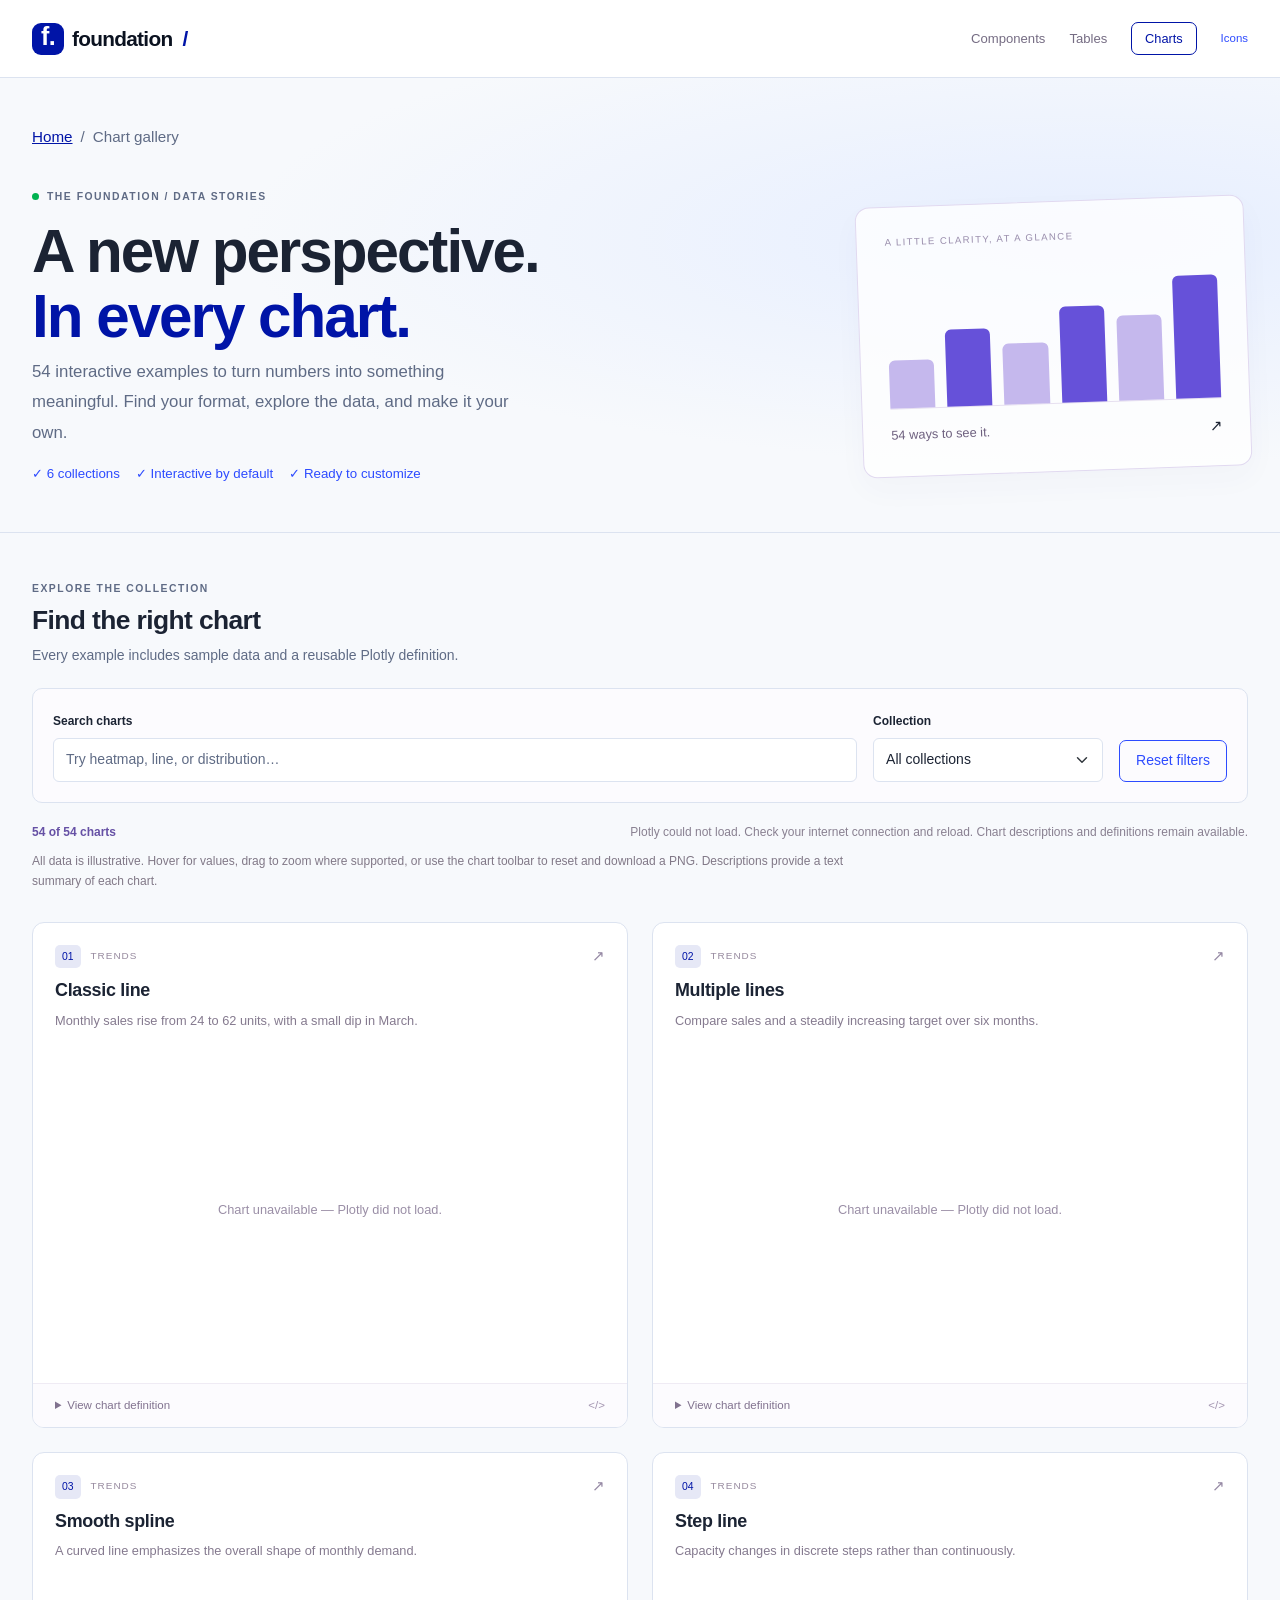
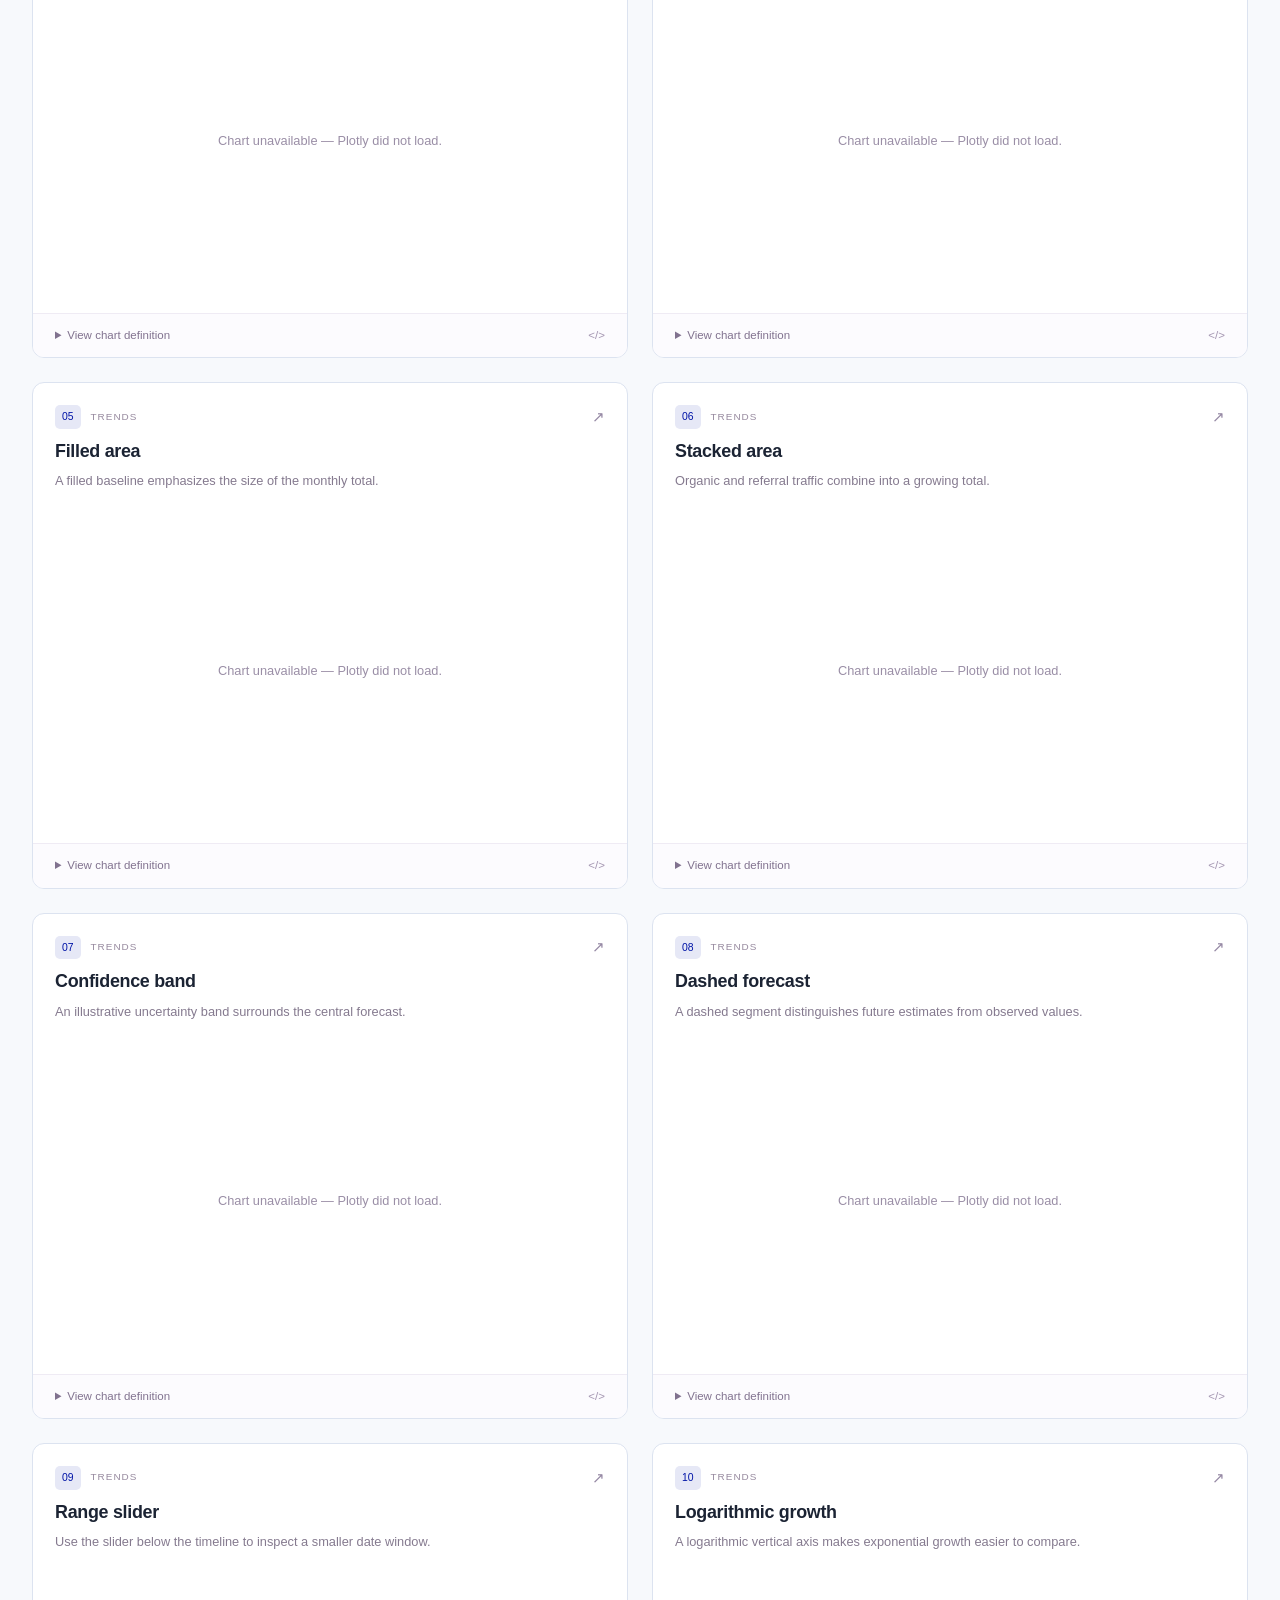
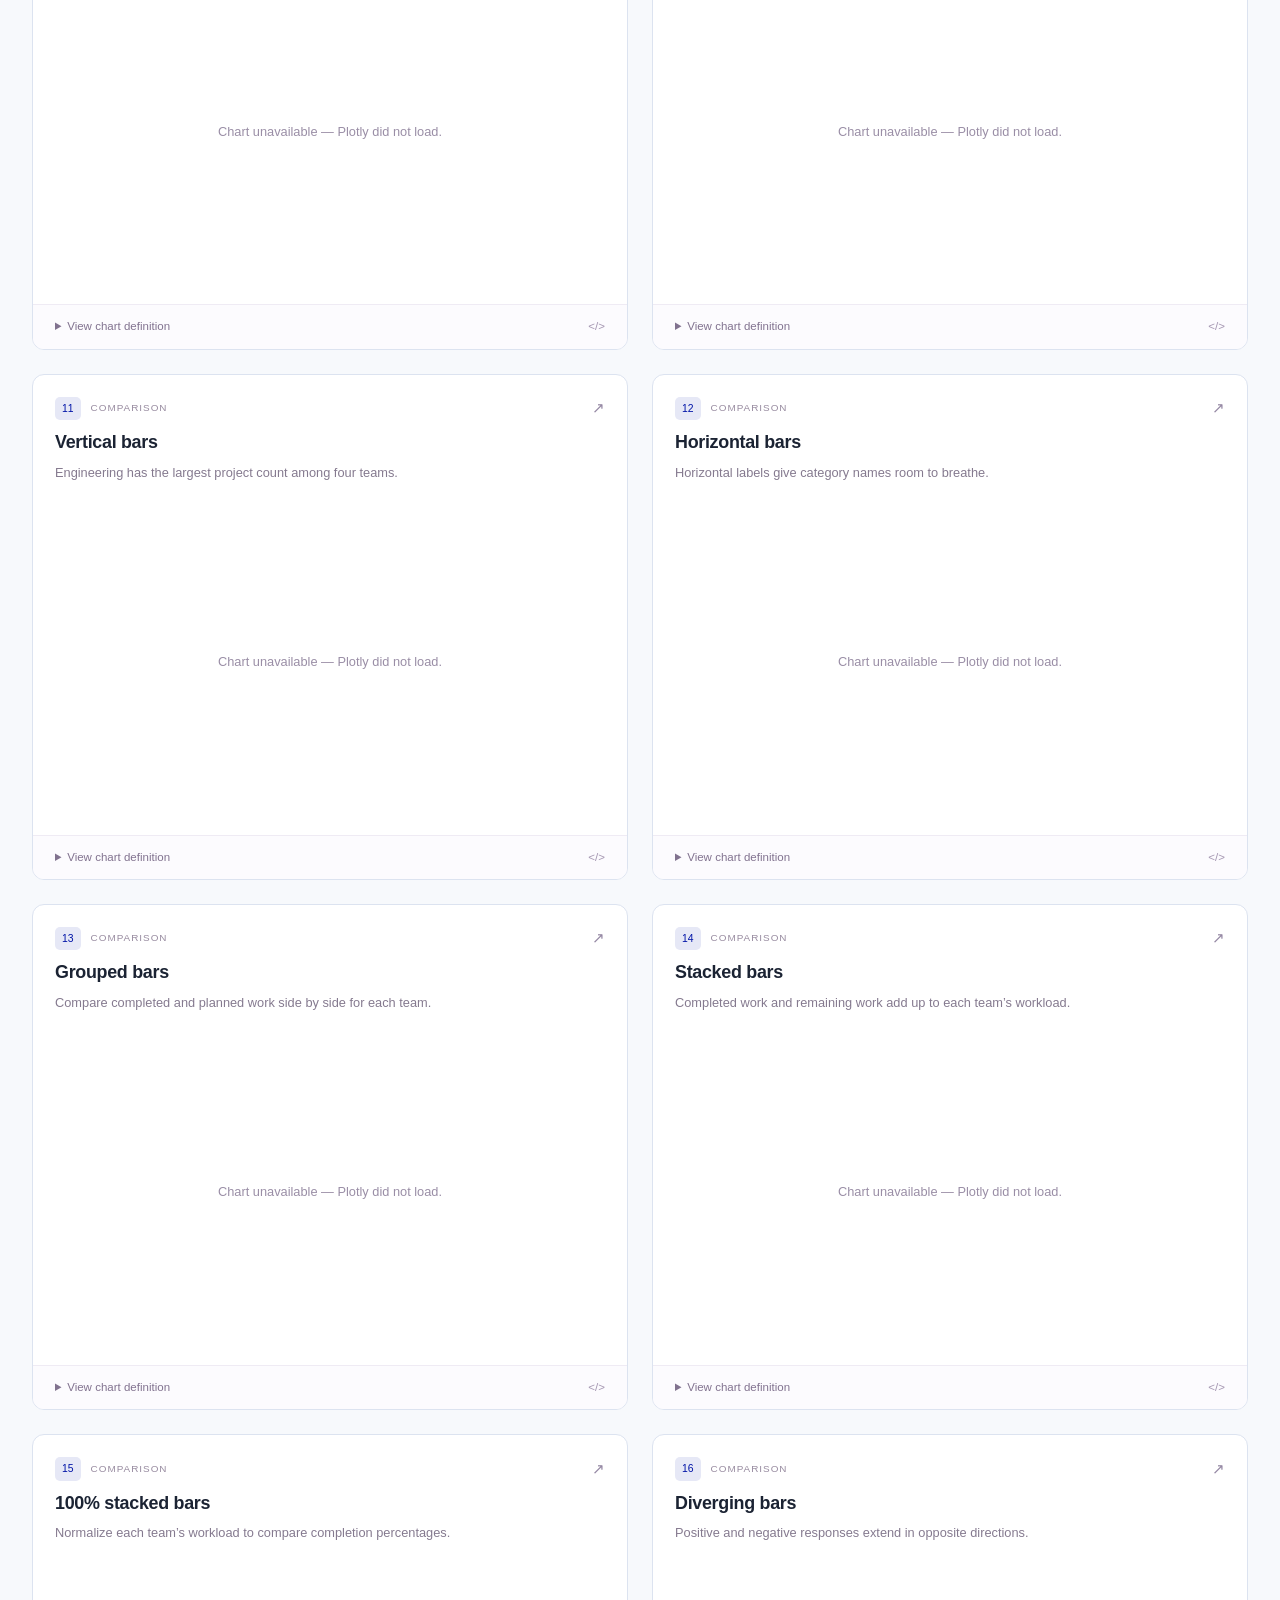
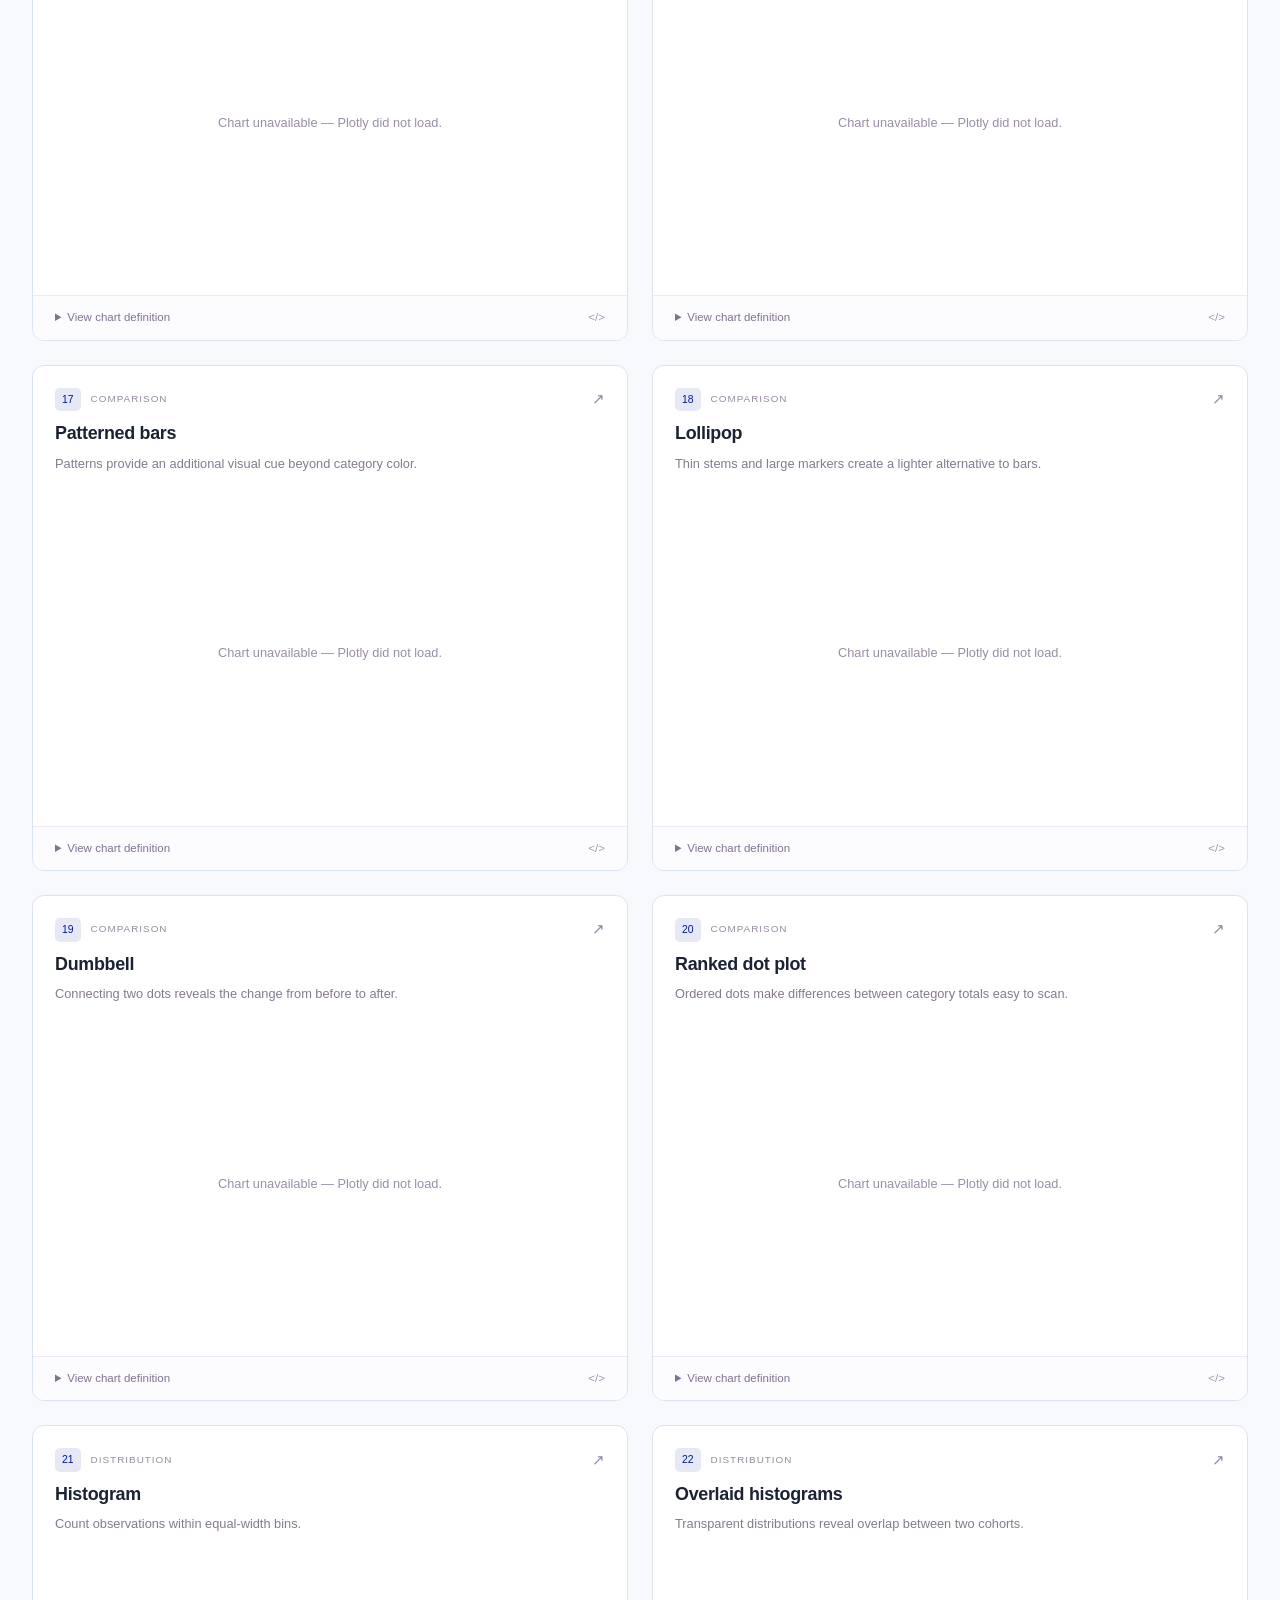
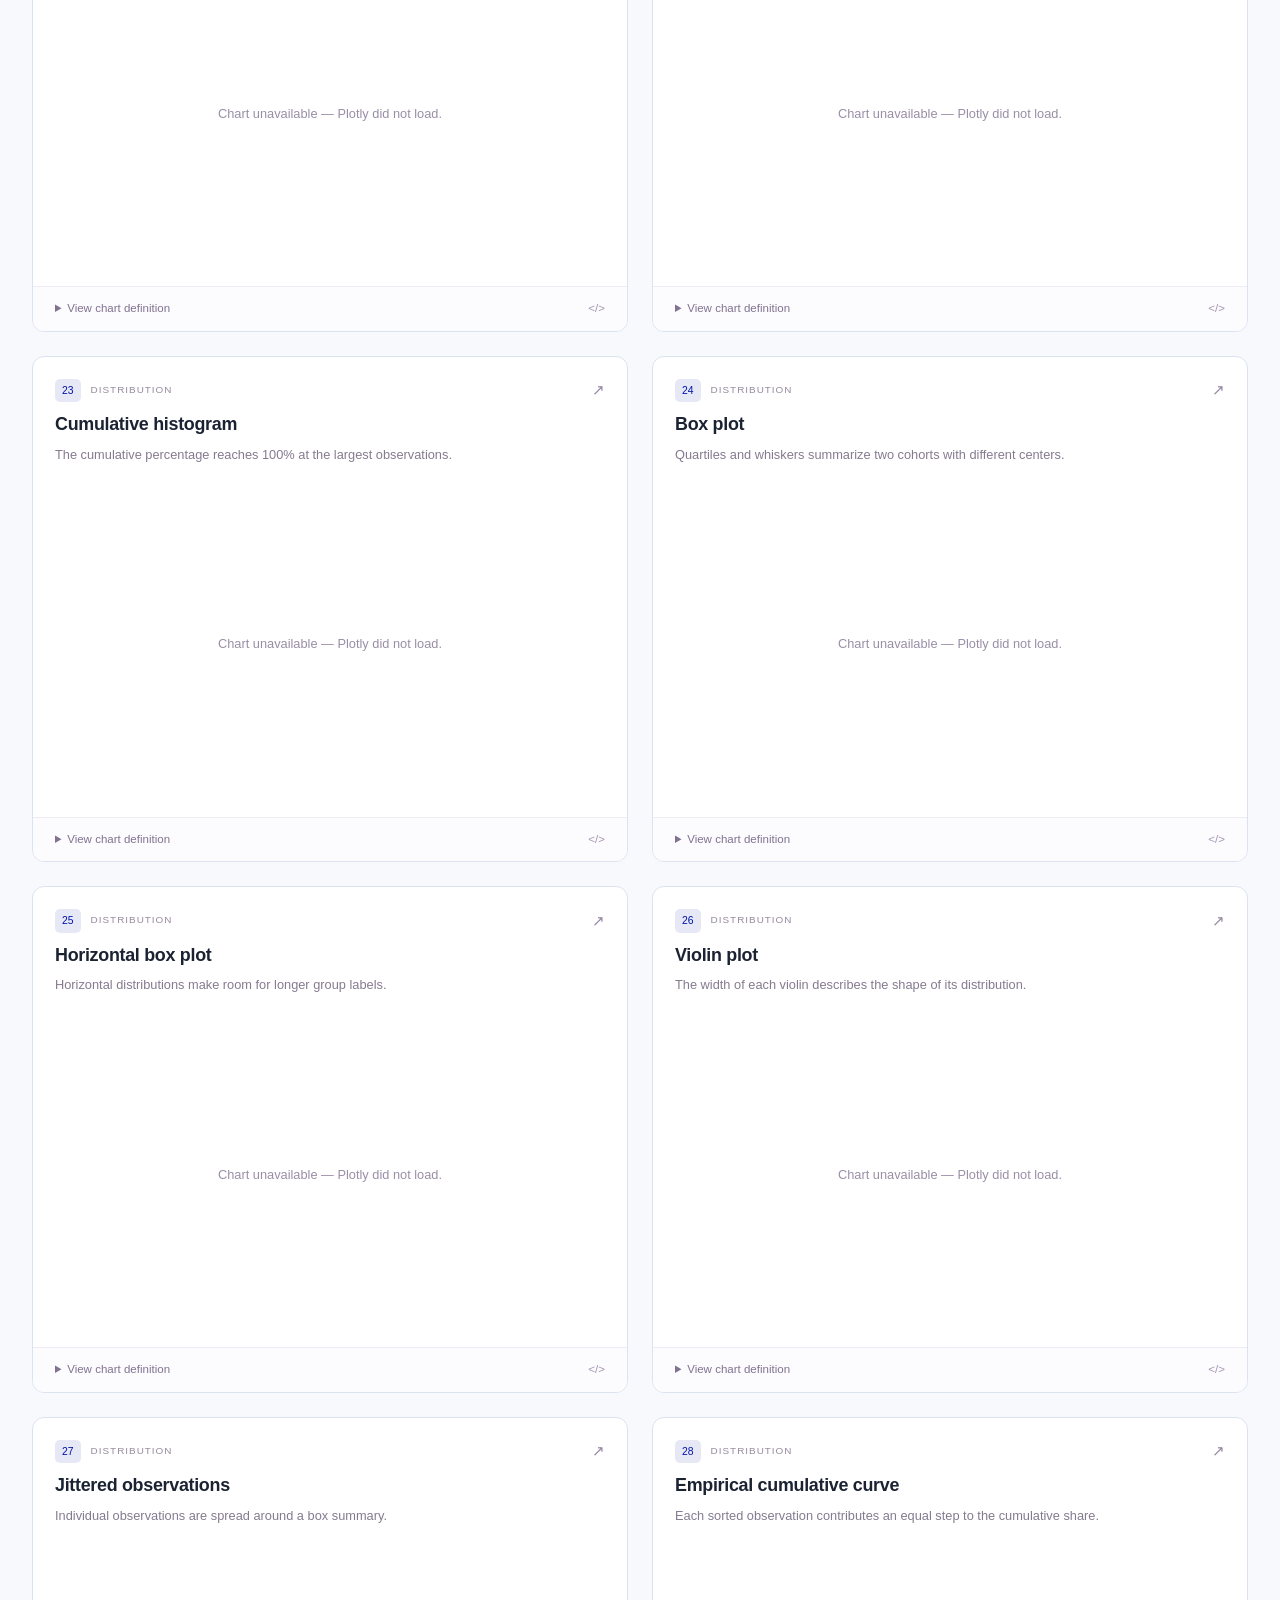
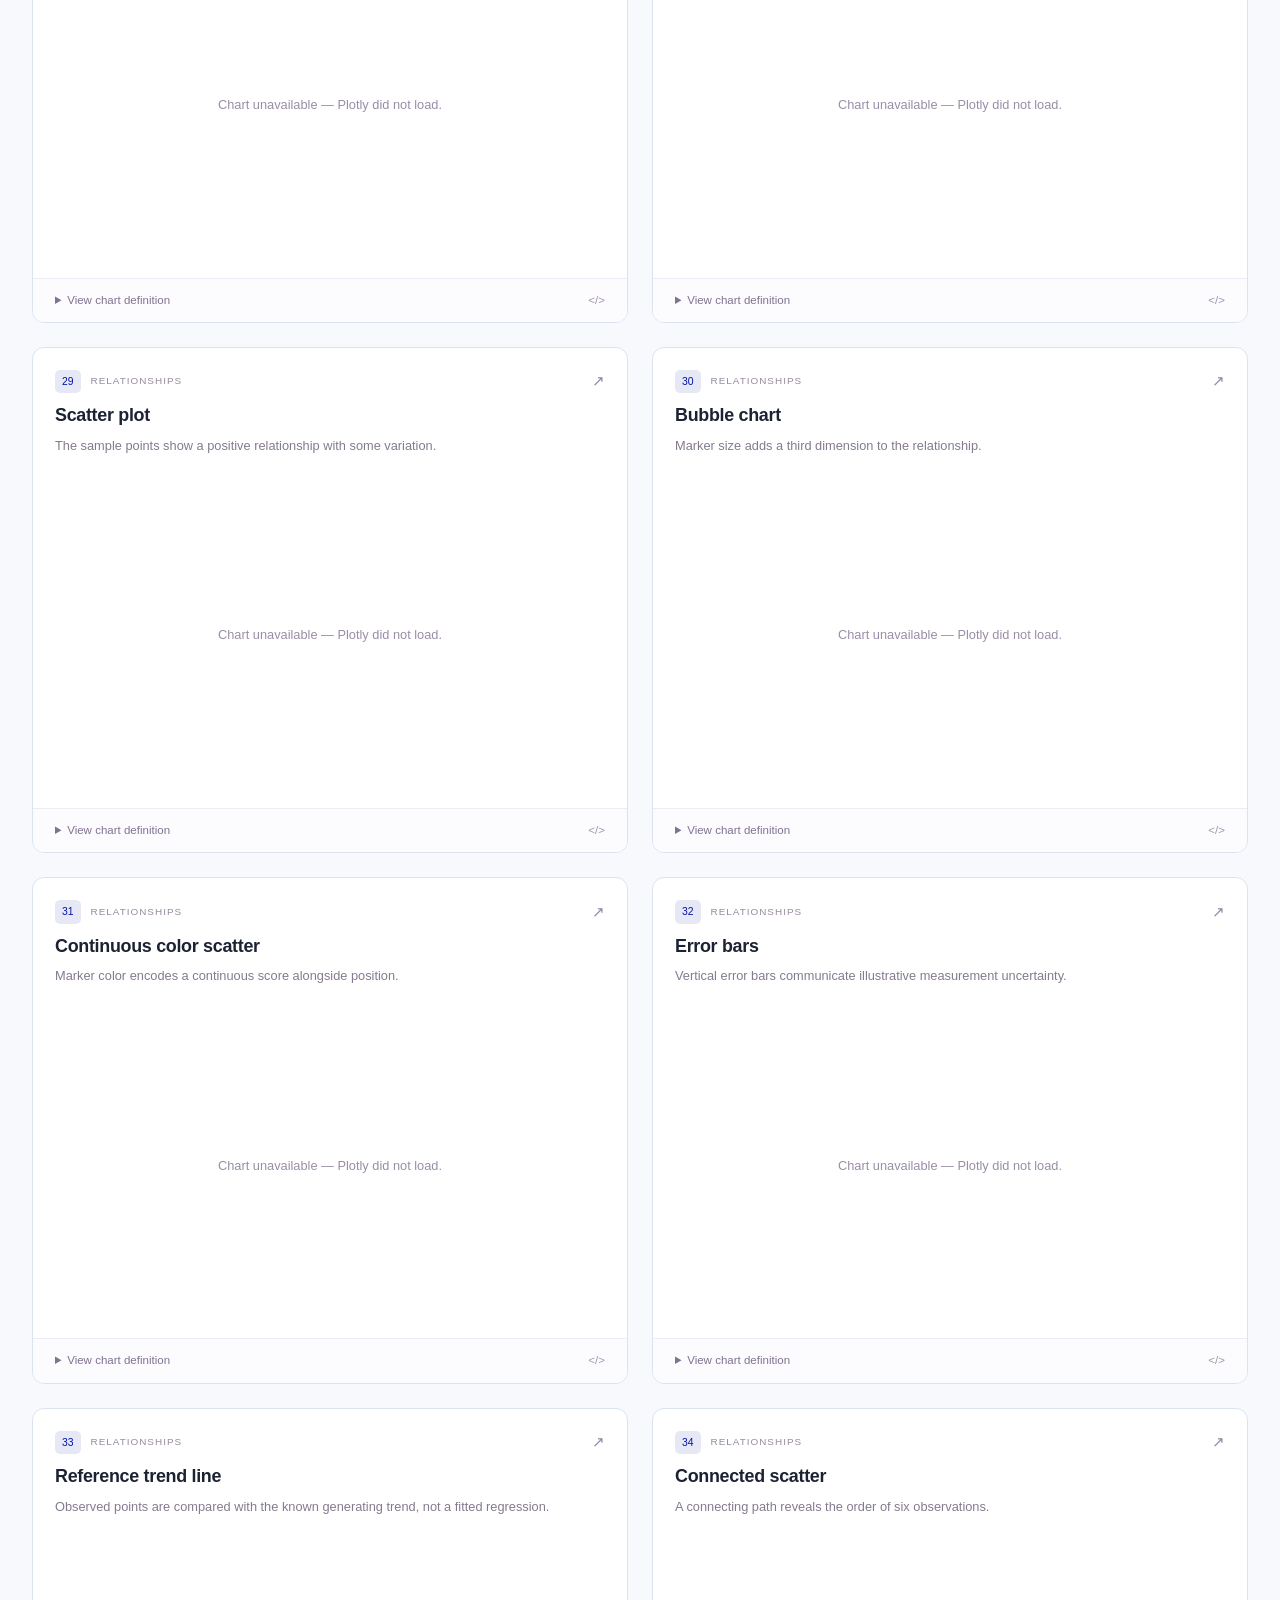
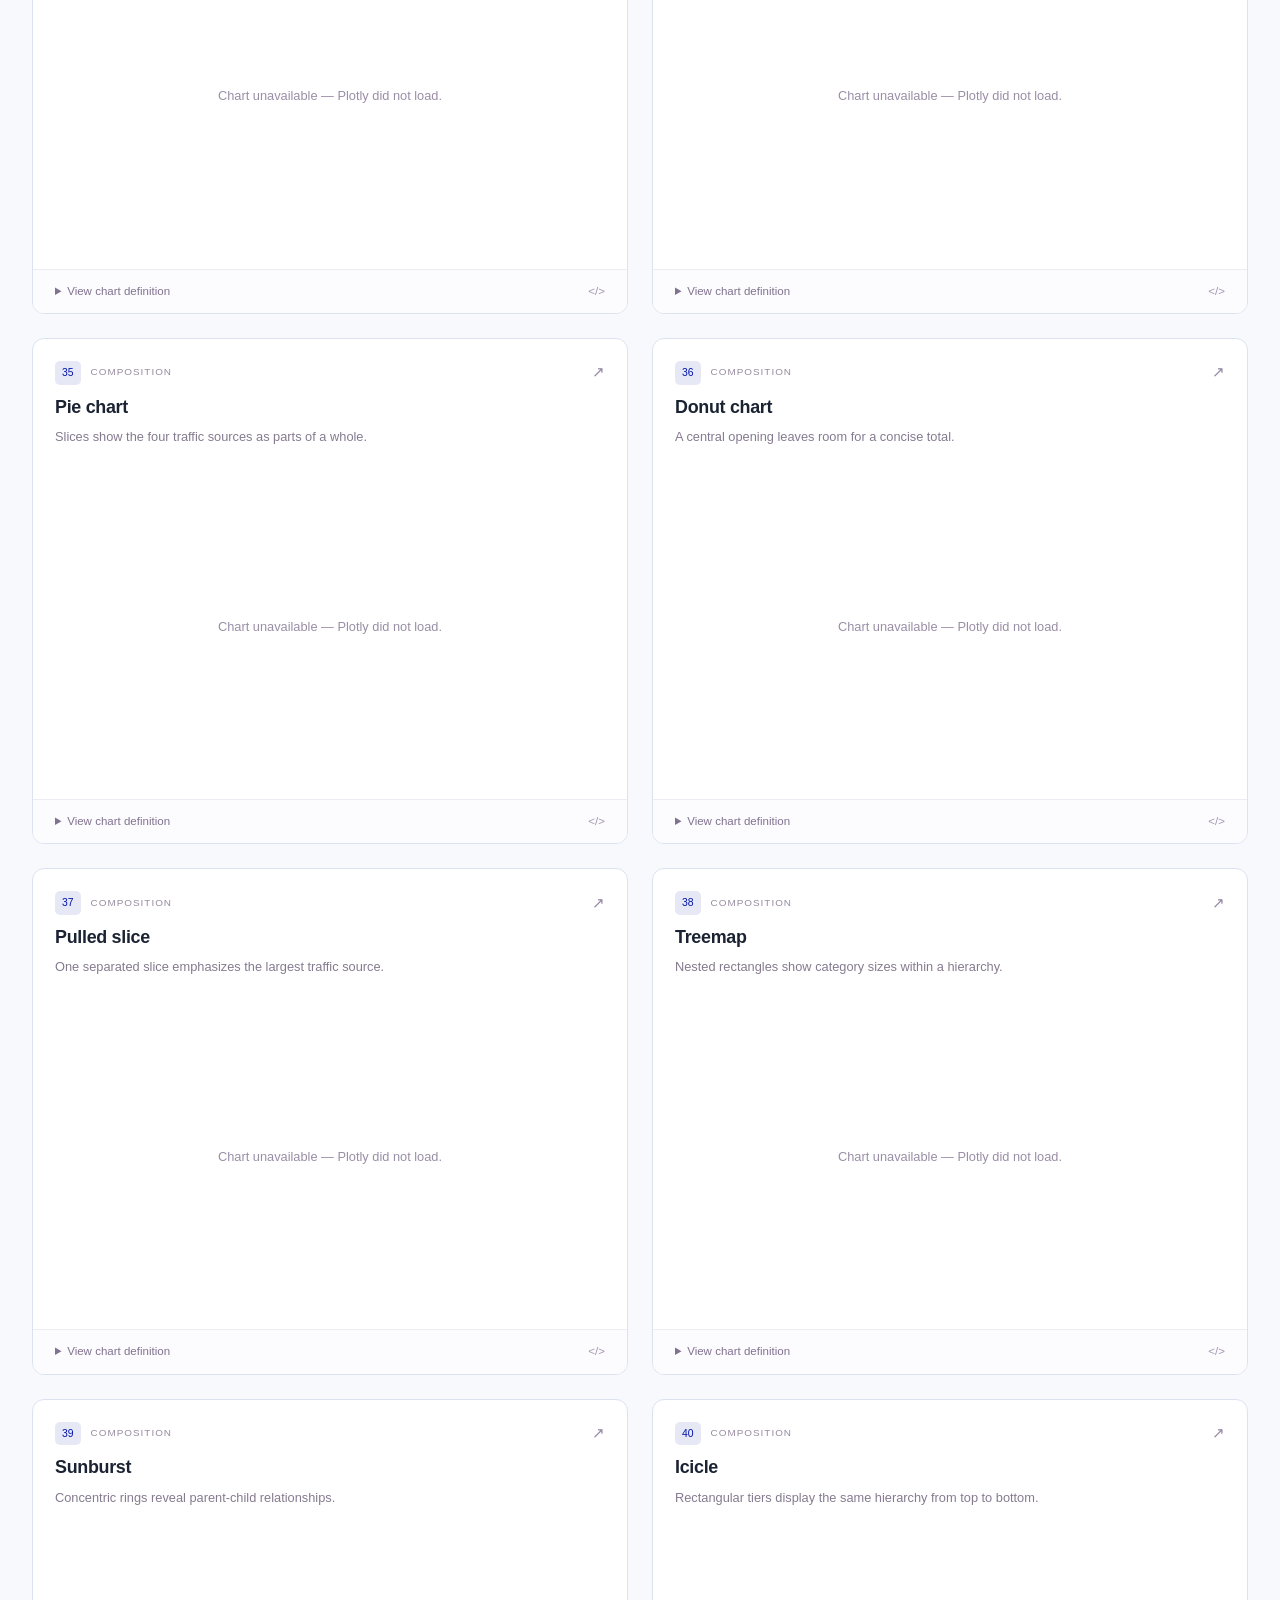
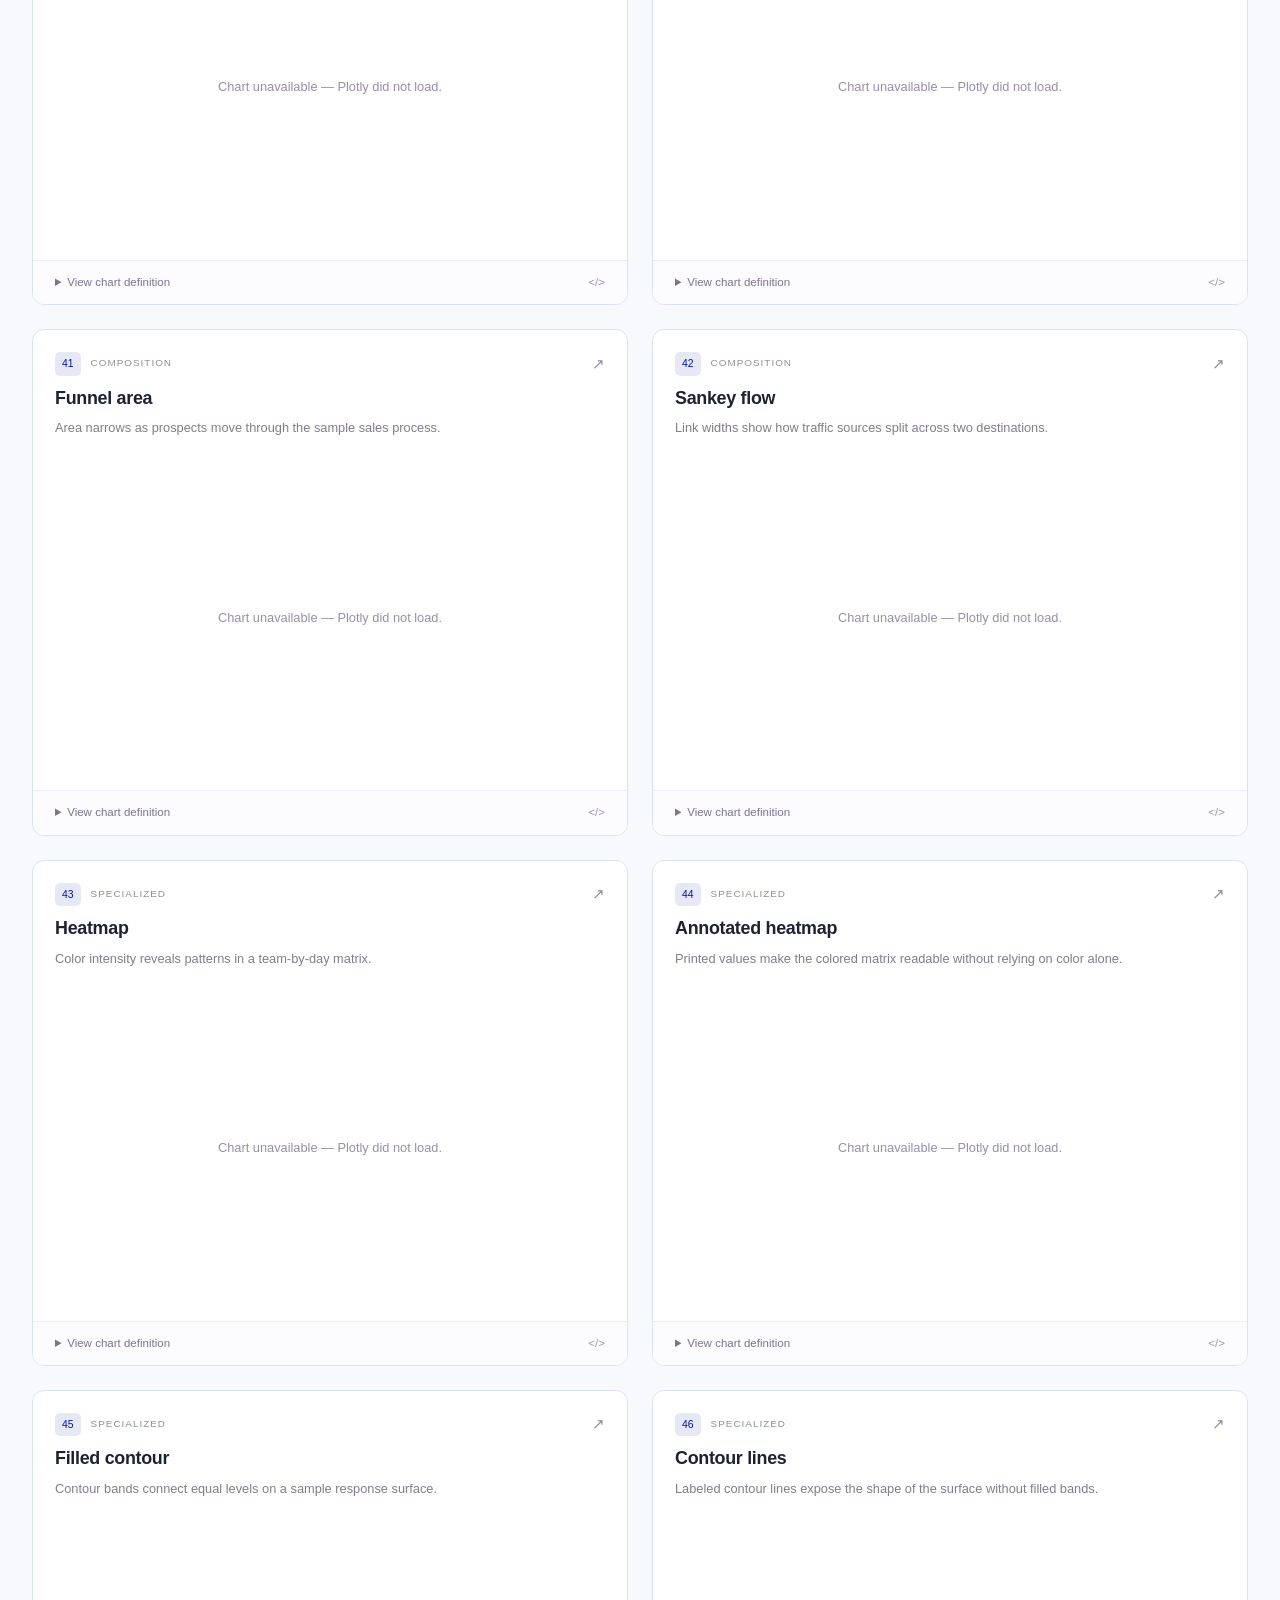
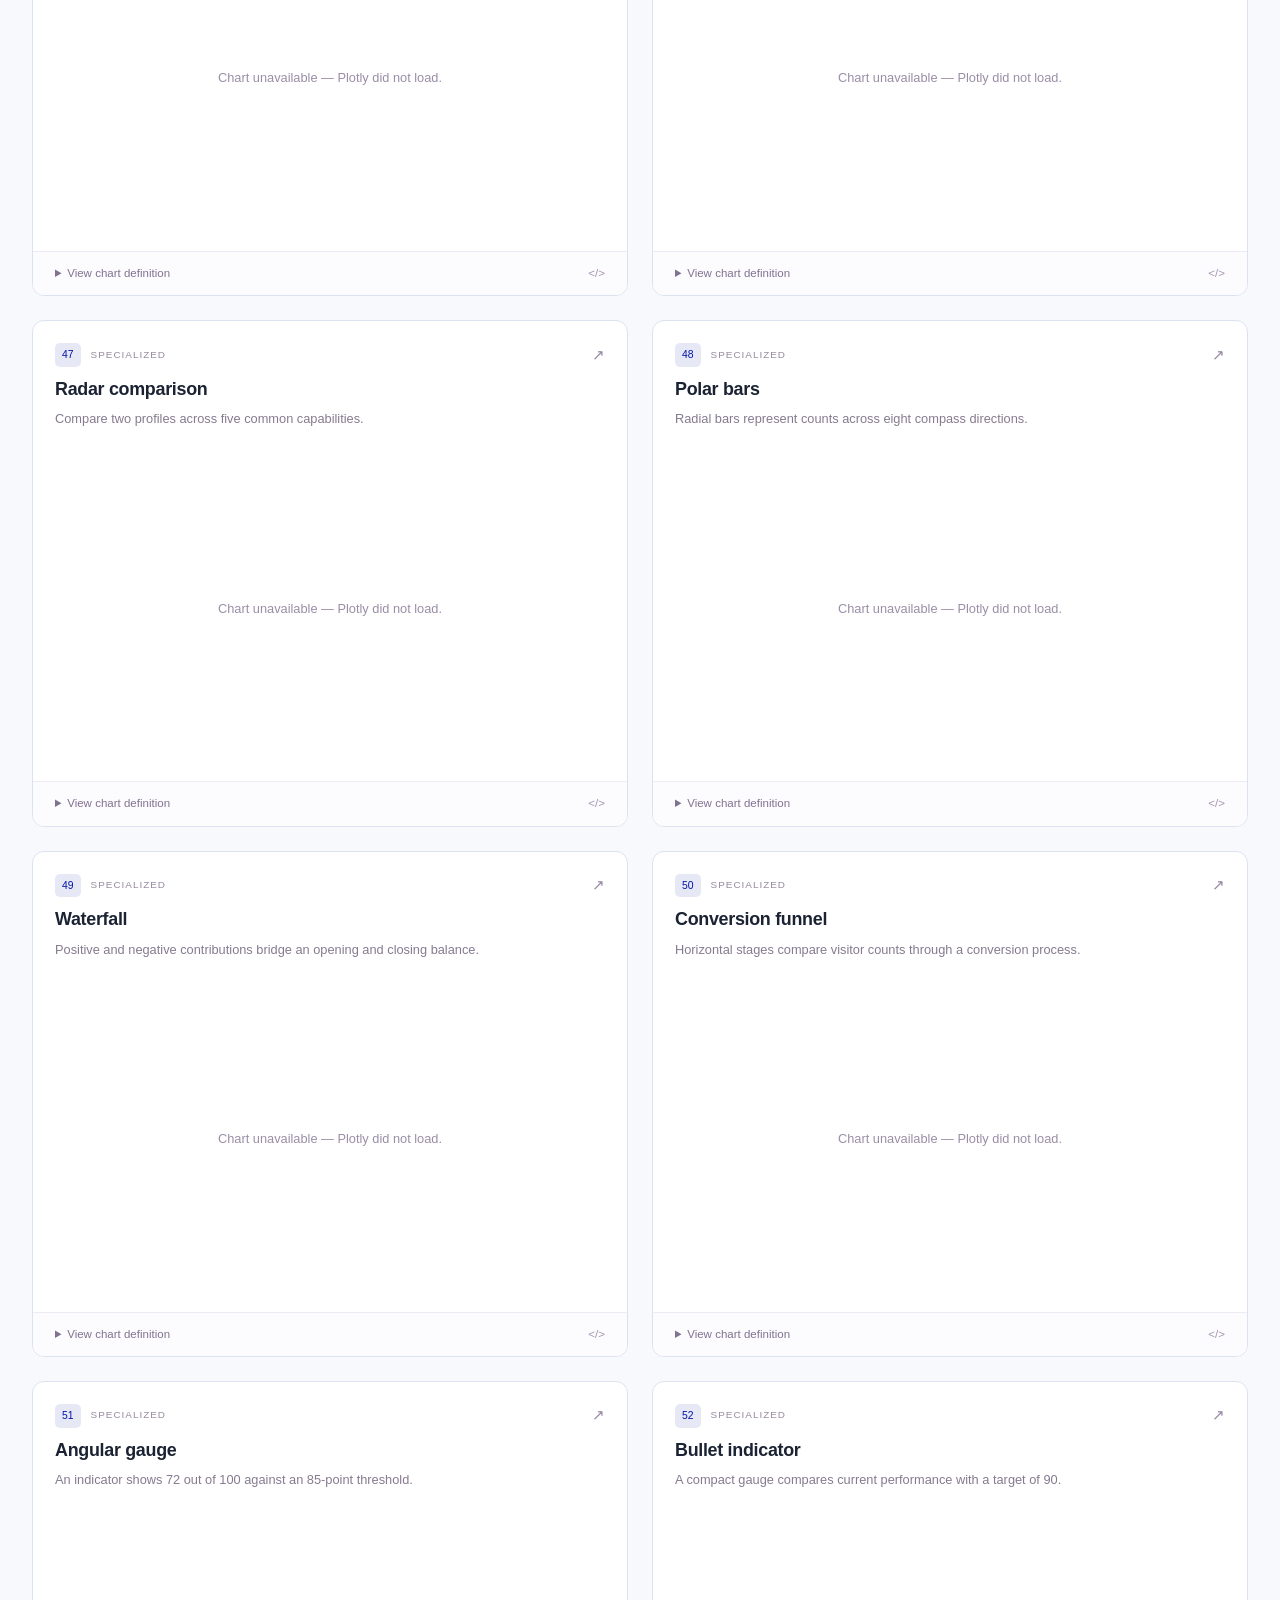
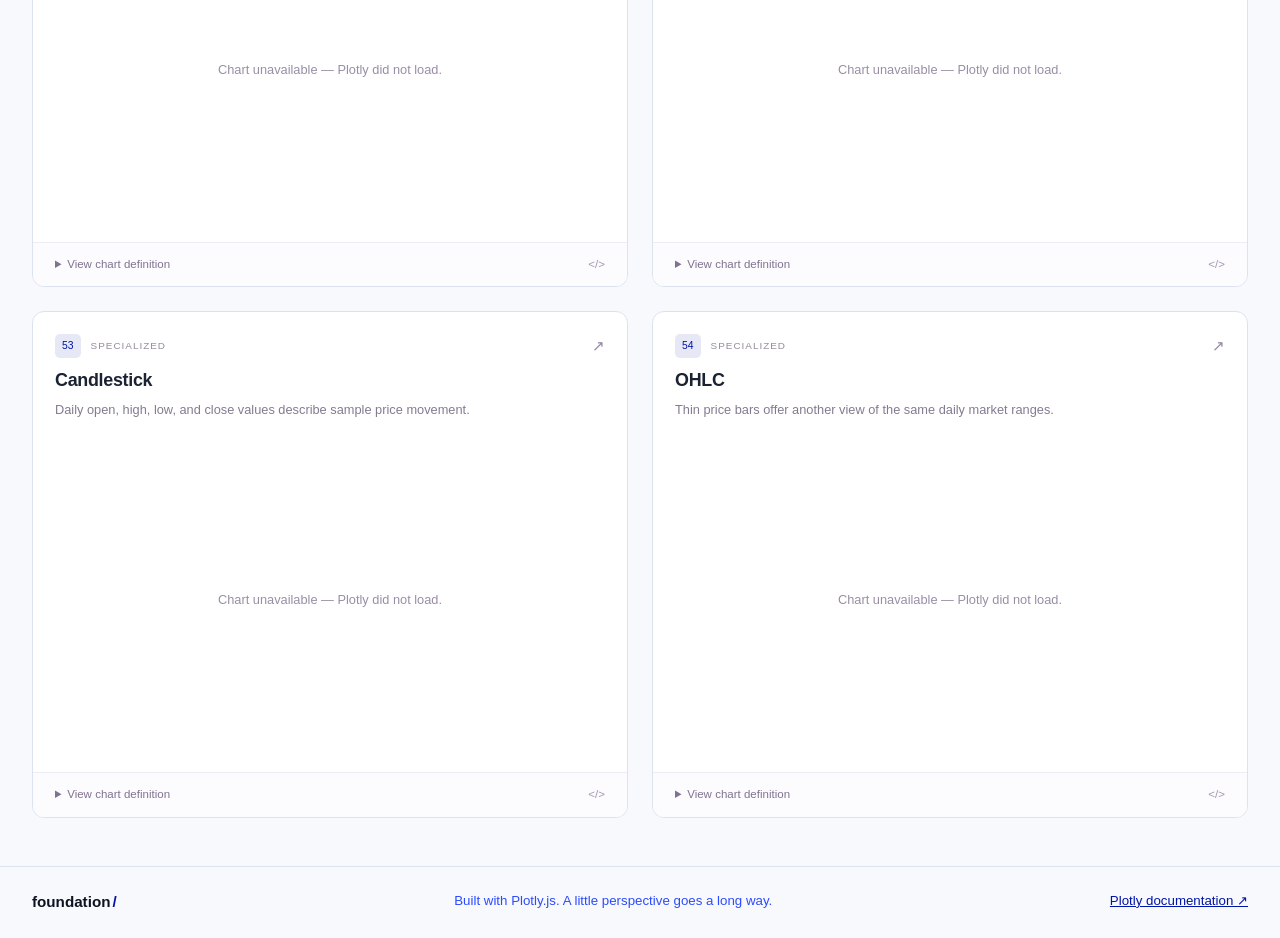
==== commit 2e8729c3: "Iconos" ====
--- a/charts.html
+++ b/charts.html
@@ -51,6 +51,7 @@
             aria-current="page"
             >Charts</a
           >
+          <a class="small text-secondary" href="icons.html">Icons</a>
         </div>
       </div>
     </nav>
